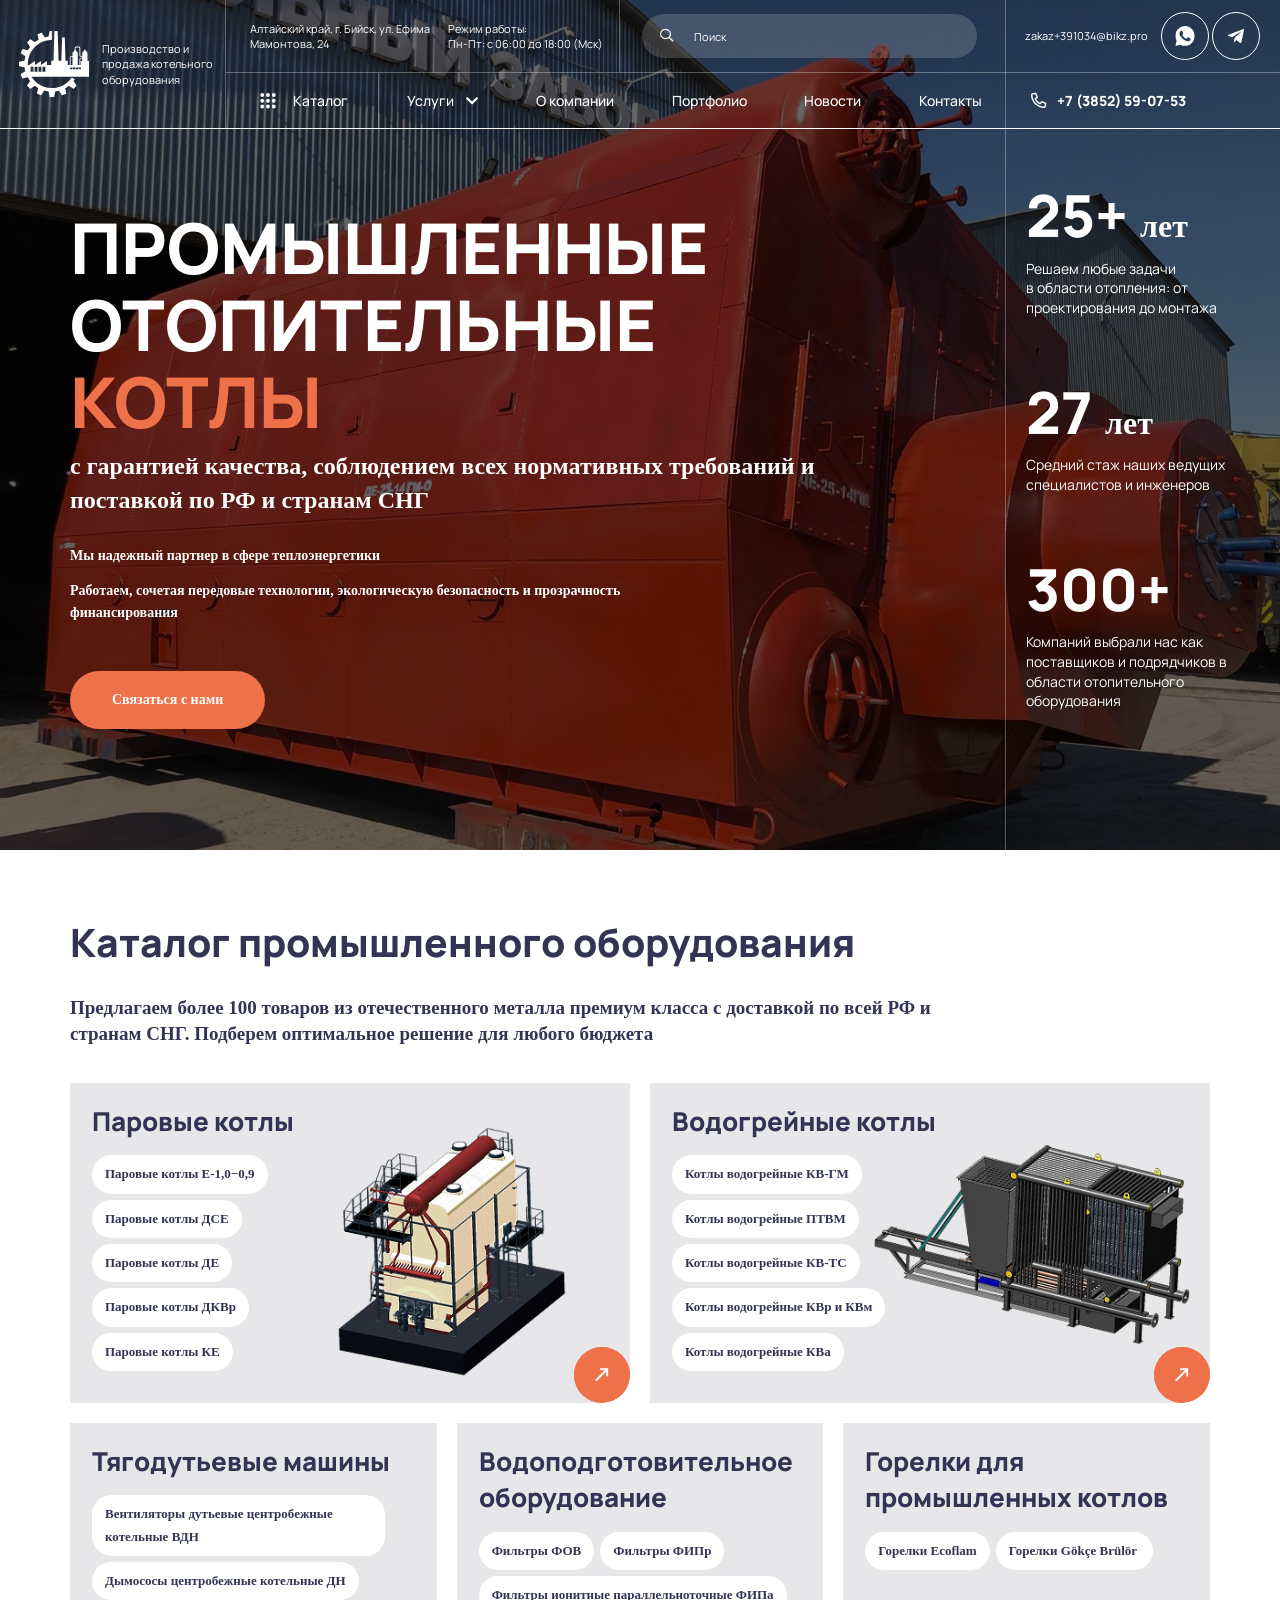
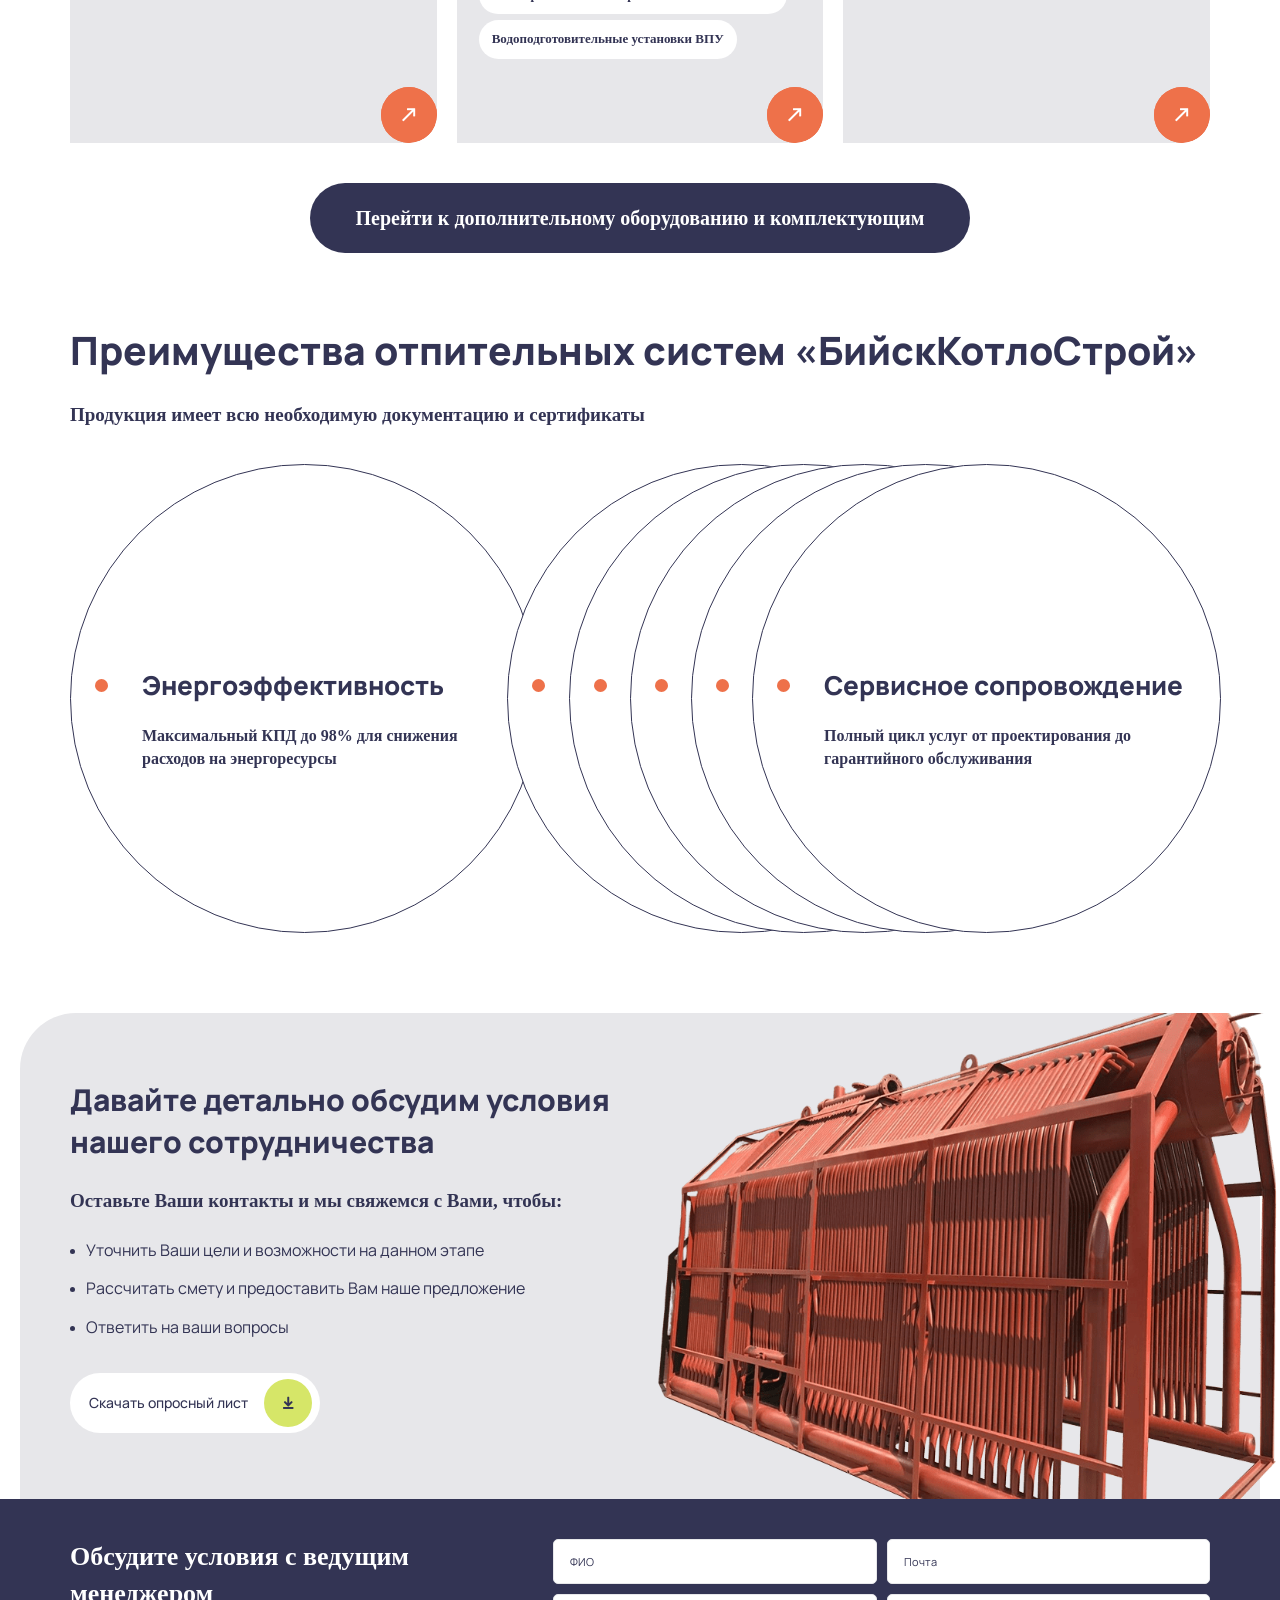
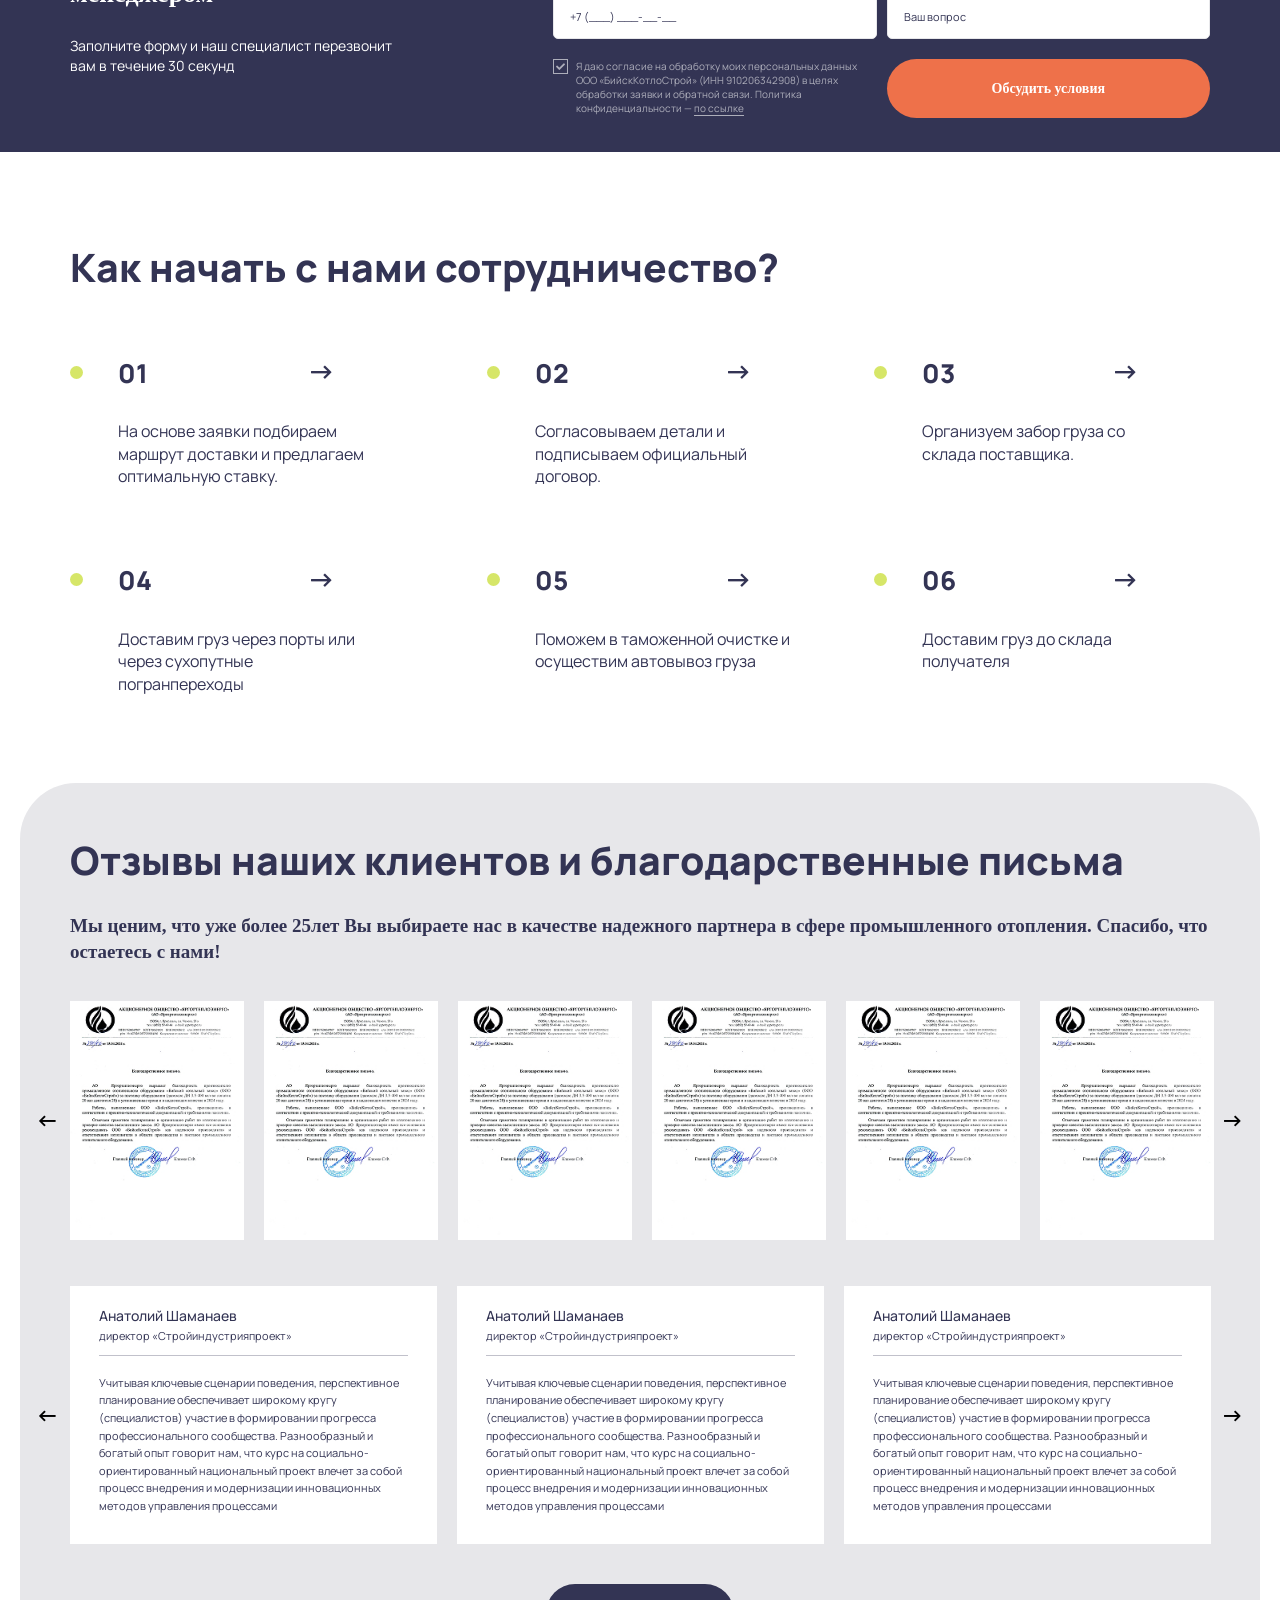
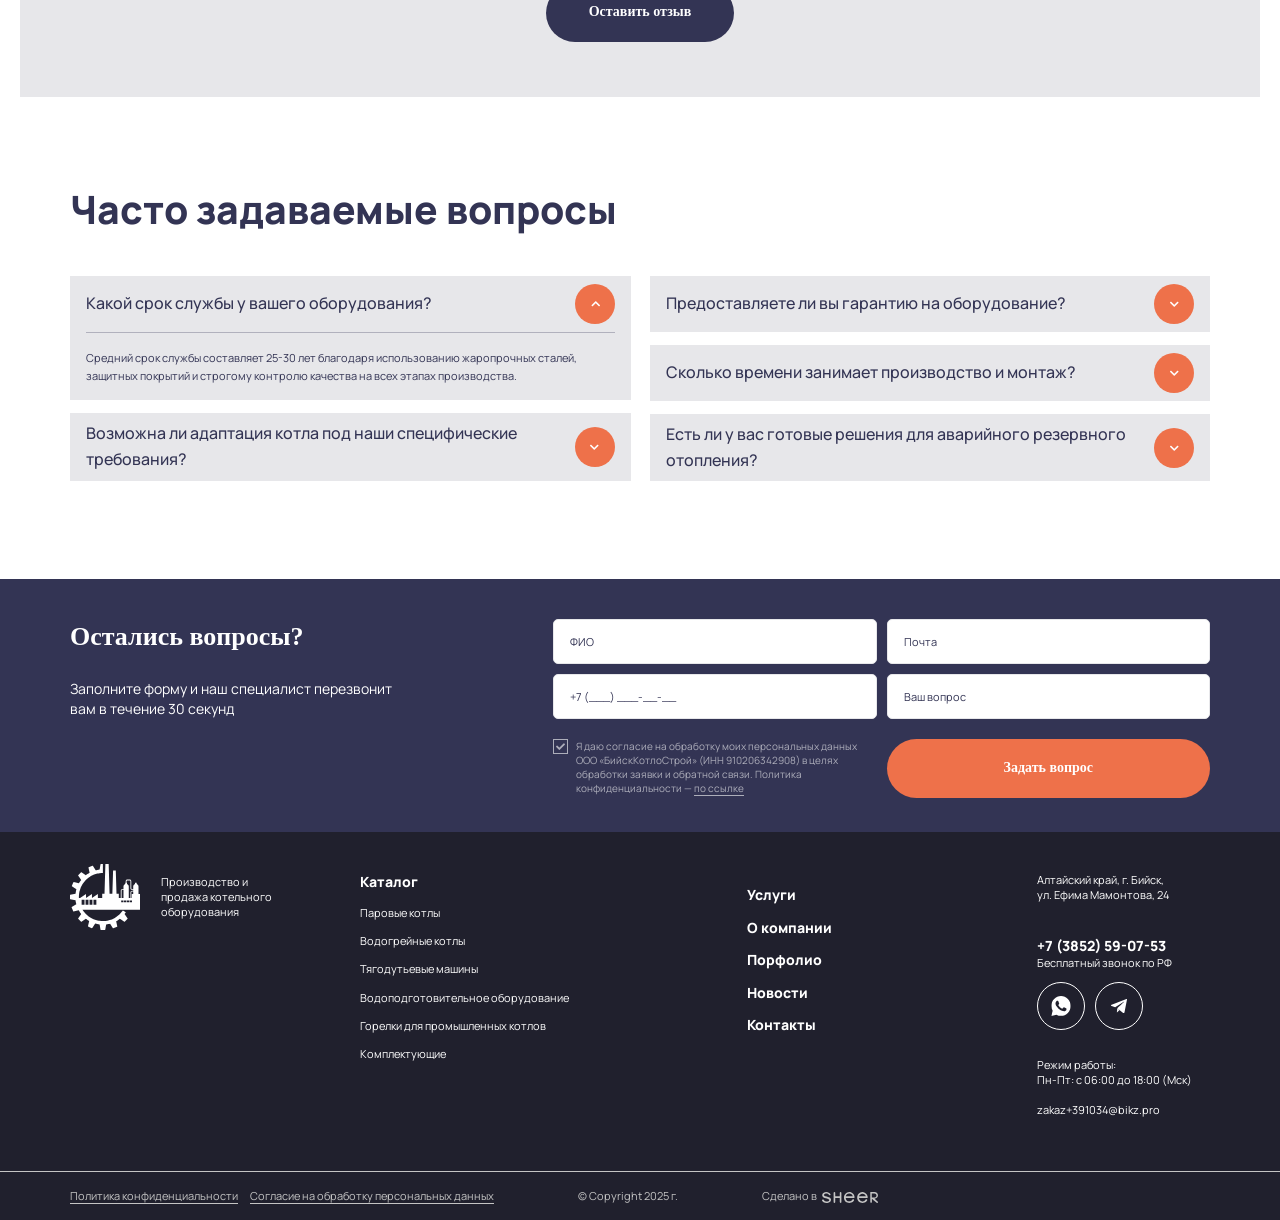
==== index.html @ 7523e98b "Add files via upload" ====
<!DOCTYPE html>
<!--[if lt IE 7]><html lang="ru" class="lt-ie9 lt-ie8 lt-ie7"><![endif]-->
<!--[if IE 7]><html lang="ru" class="lt-ie9 lt-ie8"><![endif]-->
<!--[if IE 8]><html lang="ru" class="lt-ie9"><![endif]-->
<!--[if gt IE 8]><!-->
<html lang="ru">
<!--<![endif]-->
<head>
	<meta charset="utf-8" />
	<title>Заголовок</title>
	<meta http-equiv="X-UA-Compatible" content="IE=edge" />
	<meta name="viewport" content="width=device-width, initial-scale=1, maximum-scale=1">
	<meta name="format-detection" content="telephone=no" />
	<link rel="shortcut icon" href="favicon.png" />
	<link rel="stylesheet" href="libs/bootstrap/bootstrap-grid.css" />
	<link rel="stylesheet" href="libs/fontawesome-free-5.12.0-web/css/all.min.css" />
	<link rel="stylesheet" href="libs/fancybox-master/dist/jquery.fancybox.min.css" />
	<link rel="stylesheet" href="libs/slick-1.5.9/slick/slick.css" />
	<link rel="stylesheet" href="css/fonts.css" />
	<link rel="stylesheet" href="css/main.css?ver=1.1" />
	<link rel="stylesheet" href="css/media.css?ver=1.1" />
</head>
<body>

	<div class="wrapper wrapper_frontpage">

		<header class="header default">
			<div class="header__wrapper">
				<div class="sandwich">
					<div class="sw-topper"></div>
					<div class="sw-bottom"></div>
					<div class="sw-footer"></div>
				</div>
				<div class="header__logo">
					<a href="#" class="logo">
						<img src="img/logo.svg" alt="alt">
					</a>
					<div class="logo-descr">Производство и продажа котельного оборудования</div>
				</div>
				<div class="header__content">
					<div class="header__top">
						<div class="header__info">
							<div class="header__location">Алтайский край, г. Бийск, ул. Ефима Мамонтова, 24</div>
							<div class="header__time">Режим работы: <br>Пн-Пт: с 06:00 до 18:00 (Мск)</div>
						</div>
						<div class="form-search">
							<form>
								<input type="text" placeholder="Поиск" required>
								<div class="icon-search"><i class="far fa-search"></i></div>
							</form>
						</div>
						<div class="header__contacts">
							<a href="#" class="header__mail">zakaz+391034@bikz.pro</a>
							<ul class="socials-list">
								<li><a href="#" target="_blank"><img src="img/wp.svg" alt="alt"></a></li>
								<li><a href="#" target="_blank"><img src="img/tg.svg" alt="alt"></a></li>
							</ul>
						</div>
					</div>
					<div class="header__bottom">
						<div class="catalog-wrap">
							<a href="#" class="btn-catalog">
								<span class="btn-catalog__icon"></span>
								<span>Каталог</span>
							</a>
							<div class="catalog-dropdown">
								<ul>
									<li class="catalog-dropdown__haschild">
										<div class="close-dropdown"></div>
										<a href="#">Паровые котлы</a>
										<ul>
											<li class="catalog-dropdown__haschild">
												<div class="close-dropdown"></div>
												<a href="#">Паровые котлы Е-1,0-0,9</a>
												<ul>
													<li><a href="#">Котел на жидком топливе</a></li>
													<li><a href="#">Котел на каменном и буром угле</a></li>
												</ul>
											</li>
											<li class="catalog-dropdown__haschild">
												<div class="close-dropdown"></div>
												<a href="#">Паровые котлы ДСЕ</a>
												<ul>
													<li><a href="#">Котел на жидком топливе</a></li>
													<li><a href="#">Котел на каменном и буром угле</a></li>
												</ul>
											</li>
											<li class="catalog-dropdown__haschild">
												<div class="close-dropdown"></div>
												<a href="#">Паровые котлы ДЕ</a>
												<ul>
													<li><a href="#">Котел на жидком топливе</a></li>
													<li><a href="#">Котел на каменном и буром угле</a></li>
												</ul>
											</li>
											<li class="catalog-dropdown__haschild">
												<div class="close-dropdown"></div>
												<a href="#">Паровые котлы ДКВр</a>
												<ul>
													<li><a href="#">Котел на жидком топливе</a></li>
													<li><a href="#">Котел на каменном и буром угле</a></li>
												</ul>
											</li>
											<li class="catalog-dropdown__haschild">
												<div class="close-dropdown"></div>
												<a href="#">Паровые котлы КЕ</a>
												<ul>
													<li><a href="#">Котел на жидком топливе</a></li>
													<li><a href="#">Котел на каменном и буром угле</a></li>
												</ul>
											</li>
										</ul>
									</li>
									<li class="catalog-dropdown__haschild">
										<div class="close-dropdown"></div>
										<a href="#">Водогрейные котлы</a>
										<ul>
											<li class="catalog-dropdown__haschild">
												<div class="close-dropdown"></div>
												<a href="#">Водогрейные котлы Е-1,0-0,9</a>
												<ul>
													<li><a href="#">Котел на жидком топливе</a></li>
													<li><a href="#">Котел на каменном и буром угле</a></li>
												</ul>
											</li>
											<li class="catalog-dropdown__haschild">
												<div class="close-dropdown"></div>
												<a href="#">Водогрейные котлы ДСЕ</a>
												<ul>
													<li><a href="#">Котел на жидком топливе</a></li>
													<li><a href="#">Котел на каменном и буром угле</a></li>
												</ul>
											</li>
										</ul>
									</li>
									<li class="catalog-dropdown__haschild">
										<div class="close-dropdown"></div>
										<a href="#">Тягодутьевые машины</a>
										<ul>
											<li class="catalog-dropdown__haschild">
												<div class="close-dropdown"></div>
												<a href="#">Тягодутьевые машины</a>
												<ul>
													<li><a href="#">Котел на жидком топливе</a></li>
													<li><a href="#">Котел на каменном и буром угле</a></li>
												</ul>
											</li>
											<li class="catalog-dropdown__haschild">
												<div class="close-dropdown"></div>
												<a href="#">Тягодутьевые машины</a>
												<ul>
													<li><a href="#">Котел на жидком топливе</a></li>
													<li><a href="#">Котел на каменном и буром угле</a></li>
												</ul>
											</li>
										</ul>
									</li>
									<li class="catalog-dropdown__haschild">
										<div class="close-dropdown"></div>
										<a href="#">Водоподготовительное оборудование</a>
										<ul>
											<li class="catalog-dropdown__haschild">
												<div class="close-dropdown"></div>
												<a href="#">Водоподготовительное оборудование</a>
												<ul>
													<li><a href="#">Котел на жидком топливе</a></li>
													<li><a href="#">Котел на каменном и буром угле</a></li>
												</ul>
											</li>
											<li class="catalog-dropdown__haschild">
												<div class="close-dropdown"></div>
												<a href="#">Водоподготовительное оборудование</a>
												<ul>
													<li><a href="#">Котел на жидком топливе</a></li>
													<li><a href="#">Котел на каменном и буром угле</a></li>
												</ul>
											</li>
										</ul>
									</li>
									<li class="catalog-dropdown__haschild">
										<div class="close-dropdown"></div>
										<a href="#">Горелки для промышленных котлов</a>
										<ul>
											<li class="catalog-dropdown__haschild">
												<div class="close-dropdown"></div>
												<a href="#">Горелки для промышленных котлов</a>
												<ul>
													<li><a href="#">Котел на жидком топливе</a></li>
													<li><a href="#">Котел на каменном и буром угле</a></li>
												</ul>
											</li>
											<li class="catalog-dropdown__haschild">
												<div class="close-dropdown"></div>
												<a href="#">Горелки для промышленных котлов</a>
												<ul>
													<li><a href="#">Котел на жидком топливе</a></li>
													<li><a href="#">Котел на каменном и буром угле</a></li>
												</ul>
											</li>
										</ul>
									</li>
									<li class="catalog-dropdown__haschild">
										<div class="close-dropdown"></div>
										<a href="#">Котельно-вспомогательное оборудование</a>
										<ul>
											<li class="catalog-dropdown__haschild">
												<div class="close-dropdown"></div>
												<a href="#">Котельно-вспомогательное оборудование</a>
												<ul>
													<li><a href="#">Котел на жидком топливе</a></li>
													<li><a href="#">Котел на каменном и буром угле</a></li>
												</ul>
											</li>
											<li class="catalog-dropdown__haschild">
												<div class="close-dropdown"></div>
												<a href="#">Котельно-вспомогательное оборудование</a>
												<ul>
													<li><a href="#">Котел на жидком топливе</a></li>
													<li><a href="#">Котел на каменном и буром угле</a></li>
												</ul>
											</li>
										</ul>
									</li>
								</ul>
							</div>
						</div>
						<nav class="menu">
							<ul>
								<li class="menu__haschild">
									<a href="#">Услуги</a>
									<i class="fas fa-chevron-down"></i>
									<ul>
										<li><a href="#">Проектирование</a></li>
										<li><a href="#">Монтажные работы</a></li>
										<li><a href="#">Обмуровочные работы</a></li>
										<li><a href="#">Монтаж и наладка КИПиА</a></li>
										<li><a href="#">Пусконаладочные работы</a></li>
									</ul>
								</li>
								<li><a href="#">О компании</a></li>
								<li><a href="#">Портфолио</a></li>
								<li><a href="#">Новости</a></li>
								<li><a href="#">Контакты</a></li>
							</ul>
						</nav>
						<div class="header__phone">
							<a href="tel:+73852590753"><i class="far fa-phone-alt"></i> +7 (3852) 59-07-53</a>
						</div>
					</div>
				</div>
				<a href="tel:+73852590753" class="phone-mob"><i class="far fa-phone-alt"></i></a>
			</div>
			<div class="menu-overlay"></div>
		</header>

		<section class="hero">
			<div class="slider-billbord">
				<div>
					<div class="billbord">
						<div class="container">
							<div class="billbord__content">
								<h1 class="billbord__title">Промышленные отопительные <span>котлы</span></h1>
								<div class="billbord__descr">с гарантией качества, соблюдением всех нормативных требований и поставкой по РФ и странам СНГ</div>
								<div class="billbord__text">
									<p>Мы надежный партнер в сфере теплоэнергетики</p>
									<p>Работаем, сочетая передовые технологии, экологическую безопасность и прозрачность финансирования</p>
								</div>
								<a href="#modal-callback" class="btn-main fancybox">Связаться с нами</a>
							</div>
						</div>
						<div class="billbord__image">
							<img src="img/billbord.jpg" alt="alt">
						</div>
					</div>
				</div>
				<div>
					<div class="billbord billbord_second">
						<div class="container">
							<div class="billbord__content">
								<h1 class="billbord__title">ПРОИЗВОДИМ. ПОСТАВЛЯЕМ. ОБСЛУЖИВАЕМ. <span>промышленное отопительное оборудование</span></h1>
								<div class="billbord__descr">
									<p>Полный цикл работ для вашего предприятия: от проекта до запуска</p>
									<p>Получите лучшее оборудование по цене завода с гарантией и сервисом</p>
								</div>
								<a href="#modal-callback" class="btn-main fancybox">Связаться с нами</a>
							</div>
						</div>
						<div class="billbord__image">
							<img src="img/billbord2.jpg" alt="alt">
						</div>
					</div>
				</div>
			</div>
			<div class="billbord__items">
				<div class="item-billbord">
					<div class="item-billbord__value"><strong>25+ </strong> лет</div>
					<p>Решаем любые задачи <br>в области отопления: от проектирования до монтажа</p>
				</div>
				<div class="item-billbord">
					<div class="item-billbord__value"><strong>27 </strong> лет</div>
					<p>Средний стаж наших ведущих специалистов и инженеров</p>
				</div>
				<div class="item-billbord">
					<div class="item-billbord__value"><strong>300+</strong></div>
					<p>Компаний выбрали нас как поставщиков и подрядчиков в области отопительного оборудования</p>
				</div>
			</div>
		</section>

		<section class="categories">
			<div class="container">
				<h2 class="title-section">Каталог промышленного оборудования</h2>
				<div class="descr-section">Предлагаем более 100 товаров из отечественного металла премиум класса с доставкой по всей РФ и странам СНГ. Подберем оптимальное решение для любого бюджета</div>
				<div class="row row_main">
					<div class="col-lg-6">
						<div class="item-category">
							<a href="#" class="title-middle">Паровые котлы</a>
							<ul>
								<li><a href="#">Паровые котлы Е-1,0−0,9</a></li>
								<li><a href="#">Паровые котлы ДСЕ</a></li>
								<li><a href="#">Паровые котлы ДЕ</a></li>
								<li><a href="#">Паровые котлы ДКВр</a></li>
								<li><a href="#">Паровые котлы КЕ</a></li>
							</ul>
							<div class="item-category__image">
								<img src="img/category1.png" alt="alt">
							</div>
							<a href="#" class="btn-arrow"><i class="far fa-long-arrow-right"></i></a>
						</div>
					</div>
					<div class="col-lg-6">
						<div class="item-category">
							<a href="#" class="title-middle">Водогрейные котлы</a>
							<ul>
								<li><a href="#">Котлы водогрейные КВ-ГМ</a></li>
								<li><a href="#">Котлы водогрейные ПТВМ</a></li>
								<li><a href="#">Котлы водогрейные КВ-ТС</a></li>
								<li><a href="#">Котлы водогрейные КВр и КВм</a></li>
								<li><a href="#">Котлы водогрейные КВа</a></li>
							</ul>
							<div class="item-category__image">
								<img src="img/category2.png" alt="alt">
							</div>
							<a href="#" class="btn-arrow"><i class="far fa-long-arrow-right"></i></a>
						</div>
					</div>
					<div class="col-lg-4">
						<div class="item-category">
							<a href="#" class="title-middle">Тягодутьевые машины</a>
							<ul>
								<li><a href="#">Вентиляторы дутьевые центробежные котельные ВДН</a></li>
								<li><a href="#">Дымососы центробежные котельные ДН</a></li>
							</ul>
							<a href="#" class="btn-arrow"><i class="far fa-long-arrow-right"></i></a>
						</div>
					</div>
					<div class="col-lg-4">
						<div class="item-category">
							<a href="#" class="title-middle">Водоподготовительное оборудование</a>
							<ul>
								<li><a href="#">Фильтры ФОВ</a></li>
								<li><a href="#">Фильтры ФИПр</a></li>
								<li><a href="#">Фильтры ионитные параллельноточные ФИПа</a></li>
								<li><a href="#">Водоподготовительные установки ВПУ</a></li>
							</ul>
							<a href="#" class="btn-arrow"><i class="far fa-long-arrow-right"></i></a>
						</div>
					</div>
					<div class="col-lg-4">
						<div class="item-category">
							<a href="#" class="title-middle">Горелки для промышленных котлов</a>
							<ul>
								<li><a href="#">Горелки Ecoflam</a></li>
								<li><a href="#">Горелки Gökçe Brülör </a></li>
							</ul>
							<a href="#" class="btn-arrow"><i class="far fa-long-arrow-right"></i></a>
						</div>
					</div>
				</div>
				<div class="categories__bottom">
					<a href="#" class="btn-main btn-main_page">Перейти к дополнительному оборудованию и комплектующим</a>
				</div>
			</div>
		</section>

		<section class="advantages">
			<div class="container">
				<h2 class="title-section">Преимущества отпительных систем «БийскКотлоСтрой»</h2>
				<div class="descr-section">Продукция имеет всю необходимую документацию и сертификаты</div>
				<div class="slider-advantages">
					<div>
						<div class="item-advantage">
							<div class="item-advantage__content">
								<div class="title-middle">Энергоэффективность</div>
								<p>Максимальный КПД до 98% для снижения расходов на энергоресурсы</p>
							</div>
						</div>
					</div>
					<div>
						<div class="item-advantage">
							<div class="item-advantage__content">
								<div class="title-middle">Соответствие стандартам</div>
								<p>Полная сертификация по ГОСТ и нормам промышленной безопасности</p>
							</div>
						</div>
					</div>
					<div>
						<div class="item-advantage">
							<div class="item-advantage__content">
								<div class="title-middle">Автоматизация</div>
								<p>Дистанционное управление и контроль параметров работы.</p>
							</div>
						</div>
					</div>
					<div>
						<div class="item-advantage">
							<div class="item-advantage__content">
								<div class="title-middle">Индивидуальные решения</div>
								<p>Адаптация оборудования под специфику вашего производства</p>
							</div>
						</div>
					</div>
					<div>
						<div class="item-advantage">
							<div class="item-advantage__content">
								<div class="title-middle">Надежность</div>
								<p>Бесперебойная работа 24/7 в тяжелых промышленных условиях</p>
							</div>
						</div>
					</div>
					<div>
						<div class="item-advantage">
							<div class="item-advantage__content">
								<div class="title-middle">Сервисное сопровождение</div>
								<p>Полный цикл услуг от проектирования до гарантийного обслуживания</p>
							</div>
						</div>
					</div>
				</div>
				<div class="advantages-accordion">
					<div class="item-advantage">
						<div class="item-advantage__content">
							<div class="title-middle">Энергоэффективность</div>
							<p>Максимальный КПД до 98% для снижения расходов на энергоресурсы</p>
						</div>
					</div>
					<div class="item-advantage">
						<div class="item-advantage__content">
							<div class="title-middle">Соответствие стандартам</div>
							<p>Полная сертификация по ГОСТ и нормам промышленной безопасности</p>
						</div>
					</div>
					<div class="item-advantage">
						<div class="item-advantage__content">
							<div class="title-middle">Автоматизация</div>
							<p>Дистанционное управление и контроль параметров работы.</p>
						</div>
					</div>
					<div class="item-advantage">
						<div class="item-advantage__content">
							<div class="title-middle">Индивидуальные решения</div>
							<p>Адаптация оборудования под специфику вашего производства</p>
						</div>
					</div>
					<div class="item-advantage">
						<div class="item-advantage__content">
							<div class="title-middle">Надежность</div>
							<p>Бесперебойная работа 24/7 в тяжелых промышленных условиях</p>
						</div>
					</div>
					<div class="item-advantage">
						<div class="item-advantage__content">
							<div class="title-middle">Сервисное сопровождение</div>
							<p>Полный цикл услуг от проектирования до гарантийного обслуживания</p>
						</div>
					</div>
				</div>
			</div>
		</section>

		<section class="consultation">
			<div class="container">
				<div class="row align-items-center">
					<div class="col-lg-6">
						<h2 class="title-section">Давайте детально обсудим условия нашего сотрудничества</h2>
						<div class="descr-section">Оставьте Ваши контакты и мы свяжемся с Вами, чтобы:</div>
						<ul>
							<li>Уточнить Ваши цели и возможности на данном этапе</li>
							<li>Рассчитать смету и предоставить Вам наше предложение</li>
							<li>Ответить на ваши вопросы</li>
						</ul>
						<div class="btn-wrap">
							<div class="btn-main btn-main_custom">
								<span>Скачать опросный лист</span>
								<span class="btn-main__icon"><i class="fas fa-arrow-to-bottom"></i></span>
							</div>
							<div class="btn-popup">
								<ul class="btn-popup__list">
									<li><a href="#">Опросный лист категория1</a></li>
									<li><a href="#">Опросный лист категория2</a></li>
									<li><a href="#">Опросный лист категория3</a></li>
									<li><a href="#">Опросный лист категория4</a></li>
								</ul>
							</div>
						</div>
					</div>
					<div class="col-lg-6">
						<div class="consultation__image">
							<img src="img/consultation.png" alt="alt">
						</div>
					</div>
				</div>
			</div>
		</section>

		<section class="consultation-form">
			<div class="container">
				<div class="row">
					<div class="col-lg-5">
						<h2 class="title-middle">Обсудите условия с ведущим менеджером</h2>
						<div class="text-page">Заполните форму и наш специалист перезвонит вам в течение 30 секунд</div>
					</div>
					<div class="col-lg-7">
						<form>
							<div class="row">
								<div class="col-md-6">
									<div class="item-form">
										<input type="text" placeholder="ФИО" required>
									</div>
								</div>
								<div class="col-md-6">
									<div class="item-form">
										<input type="email" placeholder="Почта" inputmode="email" required>
									</div>
								</div>
								<div class="col-md-6">
									<div class="item-form">
										<input type="tel" placeholder="+7 (___) ___-__-__" class="input-phone" inputmode="tel" required>
									</div>
								</div>
								<div class="col-md-6">
									<div class="item-form">
										<input type="text" placeholder="Ваш вопрос" required>
									</div>
								</div>
								<div class="col-md-6">
									<div class="checkbox">
										<label>
											<input type="checkbox" required checked />
											<span>Я даю согласие на обработку моих персональных данных ООО «БийскКотлоСтрой» (ИНН 910206342908) в целях обработки заявки и обратной связи. Политика конфиденциальности — <a href="#">по ссылке</a></span>
										</label>
									</div>
								</div>
								<div class="col-md-6">
									<input type="submit" value="Обсудить условия" class="btn-main">
								</div>
							</div>
						</form>
					</div>
				</div>
			</div>
		</section>

		<section class="steps">
			<div class="container">
				<h2 class="title-section">Как начать с нами сотрудничество?</h2>
				<div class="row row_steps">
					<div class="col-lg-4 col-6">
						<div class="item-step">
							<div class="title-middle">01 <i class="far fa-long-arrow-right"></i></div>
							<p>На основе заявки подбираем маршрут доставки и предлагаем оптимальную ставку.</p>
						</div>
					</div>
					<div class="col-lg-4 col-6">
						<div class="item-step">
							<div class="title-middle">02 <i class="far fa-long-arrow-right"></i></div>
							<p>Согласовываем детали и подписываем официальный договор.</p>
						</div>
					</div>
					<div class="col-lg-4 col-6">
						<div class="item-step">
							<div class="title-middle">03 <i class="far fa-long-arrow-right"></i></div>
							<p>Организуем забор груза со склада поставщика.</p>
						</div>
					</div>
					<div class="col-lg-4 col-6">
						<div class="item-step">
							<div class="title-middle">04 <i class="far fa-long-arrow-right"></i></div>
							<p>Доставим груз через порты или через сухопутные погранпереходы</p>
						</div>
					</div>
					<div class="col-lg-4 col-6">
						<div class="item-step">
							<div class="title-middle">05 <i class="far fa-long-arrow-right"></i></div>
							<p>Поможем в таможенной очистке и осуществим автовывоз груза</p>
						</div>
					</div>
					<div class="col-lg-4 col-6">
						<div class="item-step">
							<div class="title-middle">06 <i class="far fa-long-arrow-right"></i></div>
							<p>Доставим груз до склада получателя</p>
						</div>
					</div>
				</div>
			</div>
		</section>

		<section class="reviews">
			<div class="container">
				<h2 class="title-section">Отзывы наших клиентов и благодарственные письма</h2>
				<div class="descr-section">Мы ценим, что уже более 25лет Вы выбираете нас в качестве надежного партнера в сфере промышленного отопления. Спасибо, что остаетесь с нами!</div>
				<div class="slider-documents">
					<div>
						<a href="img/document1.jpg" class="item-document fancybox">
							<img src="img/document1.jpg" alt="alt">
						</a>
					</div>
					<div>
						<a href="img/document1.jpg" class="item-document fancybox">
							<img src="img/document1.jpg" alt="alt">
						</a>
					</div>
					<div>
						<a href="img/document1.jpg" class="item-document fancybox">
							<img src="img/document1.jpg" alt="alt">
						</a>
					</div>
					<div>
						<a href="img/document1.jpg" class="item-document fancybox">
							<img src="img/document1.jpg" alt="alt">
						</a>
					</div>
					<div>
						<a href="img/document1.jpg" class="item-document fancybox">
							<img src="img/document1.jpg" alt="alt">
						</a>
					</div>
					<div>
						<a href="img/document1.jpg" class="item-document fancybox">
							<img src="img/document1.jpg" alt="alt">
						</a>
					</div>
					<div>
						<a href="img/document1.jpg" class="item-document fancybox">
							<img src="img/document1.jpg" alt="alt">
						</a>
					</div>
					<div>
						<a href="img/document1.jpg" class="item-document fancybox">
							<img src="img/document1.jpg" alt="alt">
						</a>
					</div>
					<div>
						<a href="img/document1.jpg" class="item-document fancybox">
							<img src="img/document1.jpg" alt="alt">
						</a>
					</div>
				</div>
				<div class="slider-reviews">
					<div>
						<div class="item-review">
							<div class="item-review__head">
								<div class="item-review__name">Анатолий Шаманаев</div>
								<div class="item-review__descr">директор «Стройиндустрияпроект»</div>
							</div>
							<div class="item-review__text">
								<p>Учитывая ключевые сценарии поведения, перспективное планирование обеспечивает широкому кругу (специалистов) участие в формировании прогресса профессионального сообщества. Разнообразный и богатый опыт говорит нам, что курс на социально-ориентированный национальный проект влечет за собой процесс внедрения и модернизации инновационных методов управления процессами</p>
							</div>
						</div>
					</div>
					<div>
						<div class="item-review">
							<div class="item-review__head">
								<div class="item-review__name">Анатолий Шаманаев</div>
								<div class="item-review__descr">директор «Стройиндустрияпроект»</div>
							</div>
							<div class="item-review__text">
								<p>Учитывая ключевые сценарии поведения, перспективное планирование обеспечивает широкому кругу (специалистов) участие в формировании прогресса профессионального сообщества. Разнообразный и богатый опыт говорит нам, что курс на социально-ориентированный национальный проект влечет за собой процесс внедрения и модернизации инновационных методов управления процессами</p>
							</div>
						</div>
					</div>
					<div>
						<div class="item-review">
							<div class="item-review__head">
								<div class="item-review__name">Анатолий Шаманаев</div>
								<div class="item-review__descr">директор «Стройиндустрияпроект»</div>
							</div>
							<div class="item-review__text">
								<p>Учитывая ключевые сценарии поведения, перспективное планирование обеспечивает широкому кругу (специалистов) участие в формировании прогресса профессионального сообщества. Разнообразный и богатый опыт говорит нам, что курс на социально-ориентированный национальный проект влечет за собой процесс внедрения и модернизации инновационных методов управления процессами</p>
							</div>
						</div>
					</div>
					<div>
						<div class="item-review">
							<div class="item-review__head">
								<div class="item-review__name">Анатолий Шаманаев</div>
								<div class="item-review__descr">директор «Стройиндустрияпроект»</div>
							</div>
							<div class="item-review__text">
								<p>Учитывая ключевые сценарии поведения, перспективное планирование обеспечивает широкому кругу (специалистов) участие в формировании прогресса профессионального сообщества. Разнообразный и богатый опыт говорит нам, что курс на социально-ориентированный национальный проект влечет за собой процесс внедрения и модернизации инновационных методов управления процессами</p>
							</div>
						</div>
					</div>
					<div>
						<div class="item-review">
							<div class="item-review__head">
								<div class="item-review__name">Анатолий Шаманаев</div>
								<div class="item-review__descr">директор «Стройиндустрияпроект»</div>
							</div>
							<div class="item-review__text">
								<p>Учитывая ключевые сценарии поведения, перспективное планирование обеспечивает широкому кругу (специалистов) участие в формировании прогресса профессионального сообщества. Разнообразный и богатый опыт говорит нам, что курс на социально-ориентированный национальный проект влечет за собой процесс внедрения и модернизации инновационных методов управления процессами</p>
							</div>
						</div>
					</div>
				</div>
				<div class="reviews__bottom">
					<a href="#" class="btn-main btn-main_page">Оставить отзыв</a>
				</div>
			</div>
		</section>

		<section class="questions">
			<div class="container">
				<h2 class="title-section">Часто задаваемые вопросы</h2>
				<div class="questions__wrap">
					<div class="item-question active">
						<div class="item-question__head">Какой срок службы у вашего оборудования? <i class="fas fa-chevron-down"></i></div>
						<div class="item-question__content" style="display: block;">
							<p>Средний срок службы составляет 25-30 лет благодаря использованию жаропрочных сталей, защитных покрытий и строгому контролю качества на всех этапах производства.</p>
						</div>
					</div>
					<div class="item-question">
						<div class="item-question__head">Возможна ли адаптация котла под наши специфические требования? <i class="fas fa-chevron-down"></i></div>
						<div class="item-question__content">
							<p>Средний срок службы составляет 25-30 лет благодаря использованию жаропрочных сталей, защитных покрытий и строгому контролю качества на всех этапах производства.</p>
						</div>
					</div>
					<div class="item-question">
						<div class="item-question__head">Предоставляете ли вы гарантию на оборудование? <i class="fas fa-chevron-down"></i></div>
						<div class="item-question__content">
							<p>Средний срок службы составляет 25-30 лет благодаря использованию жаропрочных сталей, защитных покрытий и строгому контролю качества на всех этапах производства.</p>
						</div>
					</div>
					<div class="item-question">
						<div class="item-question__head">Сколько времени занимает производство и монтаж? <i class="fas fa-chevron-down"></i></div>
						<div class="item-question__content">
							<p>Средний срок службы составляет 25-30 лет благодаря использованию жаропрочных сталей, защитных покрытий и строгому контролю качества на всех этапах производства.</p>
						</div>
					</div>
					<div class="item-question">
						<div class="item-question__head">Есть ли у вас готовые решения для аварийного резервного отопления? <i class="fas fa-chevron-down"></i></div>
						<div class="item-question__content">
							<p>Средний срок службы составляет 25-30 лет благодаря использованию жаропрочных сталей, защитных покрытий и строгому контролю качества на всех этапах производства.</p>
						</div>
					</div>
				</div>
			</div>
		</section>

		<section class="consultation-form">
			<div class="container">
				<div class="row">
					<div class="col-lg-5">
						<h2 class="title-middle">Остались вопросы?</h2>
						<div class="text-page">Заполните форму и наш специалист перезвонит вам в течение 30 секунд</div>
					</div>
					<div class="col-lg-7">
						<form>
							<div class="row">
								<div class="col-md-6">
									<div class="item-form">
										<input type="text" placeholder="ФИО" required>
									</div>
								</div>
								<div class="col-md-6">
									<div class="item-form">
										<input type="email" placeholder="Почта" inputmode="email" required>
									</div>
								</div>
								<div class="col-md-6">
									<div class="item-form">
										<input type="tel" placeholder="+7 (___) ___-__-__" class="input-phone" inputmode="tel" required>
									</div>
								</div>
								<div class="col-md-6">
									<div class="item-form">
										<input type="text" placeholder="Ваш вопрос" required>
									</div>
								</div>
								<div class="col-md-6">
									<div class="checkbox">
										<label>
											<input type="checkbox" required checked />
											<span>Я даю согласие на обработку моих персональных данных ООО «БийскКотлоСтрой» (ИНН 910206342908) в целях обработки заявки и обратной связи. Политика конфиденциальности — <a href="#">по ссылке</a></span>
										</label>
									</div>
								</div>
								<div class="col-md-6">
									<input type="submit" value="Задать вопрос" class="btn-main">
								</div>
							</div>
						</form>
					</div>
				</div>
			</div>
		</section>

		<footer class="footer">
			<div class="container">
				<div class="row">
					<div class="col-lg-3">
						<div class="footer__logo">
							<a href="#" class="logo">
								<img src="img/logo2.svg" alt="alt">
							</a>
							<div class="logo-descr">Производство и продажа котельного оборудования</div>
						</div>
					</div>
					<div class="col-lg-4 col-6">
						<div class="footer__title">Каталог</div>
						<ul class="footer__nav">
							<li><a href="#">Паровые котлы</a></li>
							<li><a href="#">Водогрейные котлы</a></li>
							<li><a href="#">Тягодутьевые машины</a></li>
							<li><a href="#">Водоподготовительное оборудование</a></li>
							<li><a href="#">Горелки для промышленных котлов</a></li>
							<li><a href="#">Комплектующие</a></li>
						</ul>
					</div>
					<div class="col-lg-3 col-6">
						<ul class="footer__nav footer__nav_big">
							<li><a href="#">Услуги</a></li>
							<li><a href="#">О компании</a></li>
							<li><a href="#">Порфолио</a></li>
							<li><a href="#">Новости</a></li>
							<li><a href="#">Контакты</a></li>
						</ul>
					</div>
					<div class="col-lg-2">
						<div class="footer__location">Алтайский край, г. Бийск, <br>ул. Ефима Мамонтова, 24</div>
						<a href="tel:+73852590753" class="footer__phone">+7 (3852) 59-07-53</a>
						<p>Бесплатный звонок по РФ</p>
						<ul class="socials-list">
							<li><a href="#" target="_blank"><img src="img/wp.svg" alt="alt"></a></li>
							<li><a href="#" target="_blank"><img src="img/tg.svg" alt="alt"></a></li>
						</ul>
						<div class="footer__time">Режим работы: <br>Пн-Пт: с 06:00 до 18:00 (Мск)</div>
						<a href="mailto:zakaz+391034@bikz.pro" class="footer__email">zakaz+391034@bikz.pro</a>
					</div>
				</div>
			</div>
			<div class="footer__bottom">
				<div class="container">
					<div class="footer__wrapper">
						<div class="footer__links">
							<a href="#">Политика конфиденциальности</a>
							<a href="#">Согласие на обработку персональных данных</a>
						</div>
						<div class="copyright">© Copyright 2025 г.</div>
						<div class="create">Сделано в <a href="#" target="_blank"><img src="img/sheer.svg" alt="alt"></a></div>
					</div>
				</div>
			</div>
		</footer>
		
	</div>

	<div id="modal-callback" class="modal-block">
		<div class="modal-wrap">
			<h2 class="title-middle">Остались вопросы? <br>Мы свяжемся с вами</h2>
			<form>
				<div class="item-form">
					<input type="text" placeholder="ФИО" required>
				</div>
				<div class="item-form">
					<input type="tel" placeholder="+7 (___) ___-__-__" class="input-phone" inputmode="tel" required>
				</div>
				<input type="submit" value="Отправить" class="btn-main">
				<div class="checkbox">
					<label>
						<input type="checkbox" required checked />
						<span>Я даю согласие на обработку моих персональных данных ООО «БийскКотлоСтрой» (ИНН 910206342908) в целях обработки заявки и обратной связи. Политика конфиденциальности — <a href="#">по ссылке</a></span>
					</label>
				</div>
			</form>
		</div>
	</div>


	<script src="libs/jquery/jquery-3.6.0.min.js"></script>
	<script src="libs/fancybox-master/dist/jquery.fancybox.min.js"></script>
	<script src="libs/slick-1.5.9/slick/slick.min.js"></script>
	<script src="libs/mask/jquery.maskedinput.js"></script>
	<script src="libs/jQueryFormStyler-master/jquery.formstyler.min.js"></script>
	<script src="js/common.js?ver=1.1"></script>
	<!-- Yandex.Metrika counter --><!-- /Yandex.Metrika counter -->
	<!-- Google Analytics counter --><!-- /Google Analytics counter -->
</body>
</html>
---- css/fonts.css ----
@font-face {
    font-family: 'Manrope';
    src: local('Manrope  Thin'), local('Manrope--Thin'),
        url('../fonts/Manrope-Thin.woff2') format('woff2'),
        url('../fonts/Manrope-Thin.woff') format('woff'),
        url('../fonts/Manrope-Thin.ttf') format('truetype');
    font-weight: 100;
    font-style: normal;
  }
@font-face {
    font-family: 'Manrope';
    src: local('Manrope  Light'), local('Manrope--Light'),
        url('../fonts/Manrope-Light.woff2') format('woff2'),
        url('../fonts/Manrope-Light.woff') format('woff'),
        url('../fonts/Manrope-Light.ttf') format('truetype');
    font-weight: 300;
    font-style: normal;
  }
@font-face {
    font-family: 'Manrope';
    src: local('Manrope  Regular'), local('Manrope--Regular'),
        url('../fonts/Manrope-Regular.woff2') format('woff2'),
        url('../fonts/Manrope-Regular.woff') format('woff'),
        url('../fonts/Manrope-Regular.ttf') format('truetype');
    font-weight: 400;
    font-style: normal;
  }
  @font-face {
    font-family: 'Manrope';
    src: local('Manrope  Medium'), local('Manrope--Medium'),
        url('../fonts/Manrope-Medium.woff2') format('woff2'),
        url('../fonts/Manrope-Medium.woff') format('woff'),
        url('../fonts/Manrope-Medium.ttf') format('truetype');
    font-weight: 500;
    font-style: normal;
  }
  @font-face {
    font-family: 'Manrope';
    src: local('Manrope  Semi bold'), local('Manrope--Semi-bold'),
        url('../fonts/Manrope-Semibold.woff2') format('woff2'),
        url('../fonts/Manrope-Semibold.woff') format('woff'),
        url('../fonts/Manrope-Semibold.ttf') format('truetype');
    font-weight: 600;
    font-style: normal;
  }
  @font-face {
    font-family: 'Manrope';
    src: local('Manrope  Extra Bold'), local('Manrope--Extra-Bold'),
        url('../fonts/Manrope-ExtraBold.woff2') format('woff2'),
        url('../fonts/Manrope-ExtraBold.woff') format('woff'),
        url('../fonts/Manrope-ExtraBold.ttf') format('truetype');
    font-weight: 800;
    font-style: normal;
  }
---- css/main.css ----
*::-webkit-input-placeholder {
	color: #333454;
	opacity: 1;
}
*:-moz-placeholder {
	color: #333454;
	opacity: 1;
}
*::-moz-placeholder {
	color: #333454;
	opacity: 1;
}
*:-ms-input-placeholder {
	color: #333454;
	opacity: 1;
}

body {
	font-family: 'Manrope';
	font-size: 16px;
	line-height: 160%;
	color: #333454;
	overflow-x: hidden;
	margin: 0;
	background-color: #fff;
}
button {
	cursor: pointer;
}
button, input, optgroup, select, textarea {
	font-family: inherit;
}
input {
	-webkit-appearance: none;
	-moz-appearance: none;
	appearance: none;
}
button,
textarea,
input.text,
input[type="text"],
input[type="button"],
input[type="submit"] {
	-webkit-appearance: none;
}
*:link,
*:visited,
*:hover,
*:focus,
*:active {
	outline: 0;
	-webkit-tap-highlight-color: transparent;
}
a, button, input, img {
	transition: all 0.3s;
}
h1, h2, h3, h4, h5, h6 {
	padding: 0;
	margin: 0;
	font-weight: normal;
}
.wrapper {
	padding-top: 158px;
	overflow: hidden;
}
a {
	text-decoration: none;
	outline: none;
}
* {
	outline: none !important;
}
ul {
	padding: 0;
	margin: 0;
}
ul li {
	list-style-type: none;
	outline: none;
}
img {
	outline: none;
	display: block;
}
p {
	padding: 0;
	margin: 0;
}
form {
	margin: 0;
}
.wrapper.wrapper_frontpage {
	padding-top: 0;
}
.header {
	font-size: 14px;
	line-height: 140%;
	border-bottom: 1px solid #333454;
	position: fixed;
	top: 0;
	left: 0;
	width: 100%;
	z-index: 700;
	transition: all 0.3s;
}
.header__wrapper {
	display: flex;
}
.header__logo {
	gap: 26px;
	padding-left: 60px;
	padding-right: 29px;
	border-right: 1px solid rgba(51, 52, 84, 0.3);
	display: flex;
	align-items: center;
}
.logo img {
	width: 97px;
	height: auto;
}
.logo-descr {
	width: 150px;
}
.header__content {
	flex: 1;
}
.header__top {
	border-bottom: 1px solid rgba(51, 52, 84, 0.3);
	display: flex;
}
.header__info {
	padding-left: 34px;
	display: flex;
	align-items: center;
	flex: 1.1;
	border-right: 1px solid rgba(51, 52, 84, 0.3);
}
.header__location {
	max-width: 182px;
}
.header__time {
	margin: 0 auto;
}
.form-search {
	margin-left: 35px;
	margin-right: 58px;
	flex: 1;
	position: relative;
	align-self: center;
}
.icon-search {
	width: 50px;
	height: 100%;
	font-size: 120%;
	display: flex;
	align-items: center;
	justify-content: center;
	border: none;
	background: transparent;
	top: 0;
	left: 0;
	z-index: 2;
	position: absolute;
	pointer-events: none;
}
.form-search input {
	height: 44px;
	padding-left: 52px;
	padding-right: 14px;
	border-radius: 60px;
	font-size: inherit;
	width: 100%;
	background: rgba(51, 52, 84, 0.16);
	font-family: 'Manrope';
	color: #333454;
	border: none;
}
.header__mail {
	color: inherit;
}
.header__contacts {
	padding: 12px 0;
	padding-right: 52px;
	gap: 13px;
	display: flex;
	align-items: center;
}
.socials-list {
	gap: 3px;
	display: flex;
	align-items: center;
}
.socials-list a {
	width: 54px;
	height: 54px;
	border: 1px solid #333454;
	display: flex;
	align-items: center;
	justify-content: center;
	border-radius: 50%;
}
.socials-list img {
	max-width: 100%;
	max-height: 100%;
}
.header__bottom {
	font-size: 18px;
	line-height: 140%;
	font-weight: 500;
	display: flex;
	position: relative;
}
.catalog-dropdown {
	right: 363px;
	margin-top: 2px;
	top: 100%;
	left: 0;
	position: absolute;
	overflow: auto;
	  overflow: auto;     
  -ms-overflow-style: none; 
  scrollbar-width: none; 
  display: none;
}
.catalog-dropdown::-webkit-scrollbar {
  display: none; 
}
.catalog-dropdown > ul {
	width: 39%;
		height: 615px;
	padding: 15px 0; 
		background: #ee714a;	
}
.catalog-dropdown > ul > li > a {
	padding: 18px 34px;
		font-size: 28px;
			line-height: 140%;
	font-weight: 600;
	display: block;
	color: #fff;
}
.catalog-dropdown__haschild.active > ul {
	visibility: visible;
	opacity: 1;
}
.catalog-dropdown__haschild.active .close-dropdown {
	margin-left: 34px;
	visibility: visible;
	opacity: 1;
}
.catalog-dropdown ul ul {
	padding: 18px 37px;
	left: 39%;
	top: 0;
	width: 30.5%;
	height: 100%;
	visibility: hidden;
	opacity: 0;
	transition: all 0.3s;
	position: absolute;
	background: #fb825c;
}
.catalog-dropdown ul ul li {
	padding: 12px 0;
	font-size: 20px;
	line-height: 140%;
	font-weight: 600;
}
.catalog-dropdown ul ul ul li {
	font-size: 18px;
}
.catalog-dropdown ul ul li a {
	color: #fff;
	border-bottom: 1px transparent solid;
}
.catalog-dropdown ul ul ul {
	width: 100%;
	left: 100%;
	background: #ff8b67;
}
.close-dropdown {
	width: 24px;
	height: 24px;
	flex: none;
	background-image: url(../img/close.svg);
	background-repeat: no-repeat;
	background-position: center;
	background-size: 20px auto;
	cursor: pointer;
	transition: all 0.3s;
	visibility: hidden;
	opacity: 0;
}
.catalog-dropdown > ul > li {
	display: flex;
	align-items: center;
}
.btn-catalog {
	height: 78px;
	padding: 0 64px;
	gap: 20px;
	border-right: 1px solid rgba(51, 52, 84, 0.3);
	display: flex;
	align-items: center;
	justify-content: center;
	color: inherit;
}
.btn-catalog__icon {
	width: 24px;
	height: 24px;
	flex: none;
	position: relative;
}
.btn-catalog__icon::after,
.btn-catalog__icon::before {
	position: absolute;
	display: block;
	content: " ";
	top: 0;
	left: 0;
	width: 100%;
	height: 100%;
	transition: all 0.3s;
	background-image: url(../img/menu.svg);
	background-repeat: no-repeat;
	background-position: center;
	background-size: contain;
}
.btn-catalog__icon::after {
	background-image: url(../img/close_catalog.svg);
	opacity: 0;
}
.btn-catalog.active .btn-catalog__icon::before {
	opacity: 0;
}
.btn-catalog.active .btn-catalog__icon::after {
	opacity: 1;
}
.menu {
	flex: 1;
}
.menu>ul {
	padding: 0 80px;
	display: flex;
	justify-content: space-between;
}
.menu>ul>li>a {
	height: 78px;
	display: flex;
	align-items: center;
	justify-content: center;
	color: inherit;
}
.menu>ul>li {
	gap: 12px;
	display: flex;
	align-items: center;
	position: relative;
}
.menu li ul {
	padding: 20px;
	width: 300px;
	background: #ee714a;
	top: 100%;
	left: 0;
	position: absolute;
	visibility: hidden;
	opacity: 0;
	transition: all 0.3s;
}
.menu li:hover ul {
	visibility: visible;
	opacity: 1;
}
.menu li ul li {
	margin-bottom: 15px;
}
.menu li ul li a {
	color: #fff;
	border-bottom: 1px transparent solid;
}
.menu li ul li:last-child {
	margin-bottom: 0;
}
menu i {
	font-size: 90%;
	transition: all 0.3s;
}
.header__phone {
	width: 362px;
	padding-left: 2%;
	display: flex;
	align-items: center;
}
.header__phone a {
	font-size: 16px;
	gap: 13px;
	line-height: 140%;
	font-weight: 700;
	color: inherit;
	display: inline-flex;
	align-items: center;
}
.header__phone a i {
	font-size: 110%;
}
.wrapper_frontpage .header {
	color: #fff;
	border-color: #fff;
}
.footer .socials-list a,
.wrapper_frontpage .header .socials-list a {
	border-color: #fff;
}
.wrapper_frontpage .btn-catalog,
.wrapper_frontpage .header__info,
.wrapper_frontpage .header__logo,
.wrapper_frontpage .header__top {
	border-color: rgba(255, 255, 255, 0.3);
}
.footer .socials-list a img,
.wrapper_frontpage .header .socials-list a img,
.wrapper_frontpage .btn-catalog__icon,
.wrapper_frontpage .header .logo img {
	filter: brightness(0) invert(1);
}
.wrapper_frontpage .form-search input {
	background: rgba(255, 255, 255, 0.16);
	color: #fff;
}
.wrapper_frontpage .header .form-search *::-webkit-input-placeholder {
	color: #fff;
}
.wrapper_frontpage .header .form-search *:-moz-placeholder {
	color: #fff;
}
.wrapper_frontpage .header .form-search *::-moz-placeholder {
	color: #fff;
}
.wrapper_frontpage .header .form-search *:-ms-input-placeholder {
	color: #fff;
}

.hero {
	position: relative;
}
.billbord {
	padding-top: 209px;
	min-height: 1080px;
	font-size: 18px;
	line-height: 160%;
	font-weight: 600;
	color: #fff;
	background-repeat: no-repeat;
	background-position: center;
	background-size: cover;
	position: relative;
	z-index: 1;
}
.billbord__image {
	position: absolute;
	display: block;
	content: " ";
	top: 0;
	left: 0;
	width: 100%;
	height: 100%;
	z-index: -1;
}
.billbord__image img {
	width: 100%;
	height: 100%;
	object-fit: cover;
	font-family: 'object-fit: cover;';
	transition: all 2s;	
}
.billbord__image::after {
	position: absolute;
	display: block;
	content: " ";
	top: 0;
	left: 0;
	width: 100%;
	height: 100%;
	pointer-events: none;
	background: linear-gradient(0deg, rgba(0, 0, 0, 0.6), rgba(0, 0, 0, 0.6));
	mix-blend-mode: multiply;
}
.billbord__title {
	font-size: 96px;
	margin-bottom: 12px;
	line-height: 110%;
	text-transform: uppercase;
	font-weight: 800;
}
.billbord__title span {
	color: #ee714a;
}
.billbord__content {
	max-width: 910px;
	margin-left: -53px;
}
.billbord__descr {
	font-size: 32px;
	margin-bottom: 44px;
	line-height: 140%;
	font-weight: 600;
}
.billbord p {
	margin-bottom: 15px;
}
.btn-main {
	height: 66px;
	padding: 0 48px;
	font-size: 16px;
	line-height: 160%;
	color: #fff;
	border-radius: 60px;
	font-weight: 600;
	background: #ee714a;
	border: none;
	display: inline-flex;
	align-items: center;
	justify-content: center;
	text-align: center;
	font-family: 'Manrope';
	transition: all 0.3s;
	cursor: pointer;
}
.billbord .btn-main {
	margin-top: 35px;
}
.billbord__items {
	width: 362px;
	padding: 234px 40px;
	padding-bottom: 0;
	height: 100%;
	top: 0;
	right: 0;
	border-left: 1px solid rgba(255, 255, 255, 0.3);
	position: absolute;
	color: #fff;
}
.item-billbord {
	margin-bottom: 93px;
	line-height: 140%;
}
.item-billbord:last-child {
	margin-bottom: 0;
}
.item-billbord__value {
	font-size: 36px;
	margin-bottom: 13px;
	line-height: 140%;
	font-weight: 600;
}
.item-billbord__value strong {
	font-size: 64px;
	line-height: 110%;
	text-transform: uppercase;
	font-weight: 800;
}
.billbord .item-billbord p {
	margin: 0;
}
.billbord__text {
	max-width: 655px;
}
.billbord_second {
	padding-top: 272px;
}
.billbord_second .billbord__title {
	font-size: 48px;
	margin-bottom: 44px;
	line-height: 110%;
}
.billbord_second .billbord__title span {
	font-size: 64px;
}
.billbord_second .billbord__content {
	max-width: 1240px;
}
.billbord_second .billbord__descr {
	max-width: 725px;
}

.categories {
	padding-top: 65px;
}
.title-section {
	font-size: 48px;
	margin-bottom: 32px;
	line-height: 140%;
	font-weight: 700;
}
.descr-section {
	font-size: 24px;
	margin-bottom: 52px;
	line-height: 140%;
	font-weight: 600;
}
.categories .descr-section {
	max-width: 1060px;
}
.row>div {
	padding: 0 12px;
}
.row {
	margin: 0 -12px;
}
.row.row_main>div {
	margin-bottom: 24px;
}
.row.row_main {
	margin-bottom: -24px;
}
.item-category {
	padding: 29px 35px;
	min-height: 358px;
	height: 100%;
	position: relative;
	z-index: 1;
	border-radius: 0 0 28px 0;
	background: #e7e7ea;
	overflow: hidden;
}
.title-middle {
	font-size: 32px;
	line-height: 140%;
	font-weight: 700;
}
.item-category .title-middle {
	margin-bottom: 20px;
	display: block;
	color: inherit;
	position: relative;
	z-index: 1;
	transition: all 1.5s;
}
.item-category ul {
	max-width: 293px;
	gap: 6px;
	display: flex;
	flex-wrap: wrap;
	align-items: flex-start;
	justify-content: flex-start;
	position: relative;
	z-index: 2;
}
.item-category ul a {
	padding: 10px 16px;
	border-radius: 20px;
	background: #fff;
	display: block;
	color: inherit;
	font-weight: 600;
}
.btn-arrow {
	width: 56px;
	height: 56px;
	font-size: 20px;
	position: absolute;
	bottom: 0;
	right: 0;
	border-radius: 50%;
	display: flex;
	align-items: center;
	justify-content: center;
	background: #ee714a;
	color: #fff;
	transition: all 1s;
}
.btn-arrow::before {
	position: absolute;
	display: block;
	content: " ";
	top: 0;
	left: 0;
	width: 100%;
	height: 100%;
	z-index: -1;
	background: #ee714a;
	border-radius: 50%;
	transition: all 2s;
	transform-origin: 75% 50%;
}
.btn-arrow i {
	transform: rotate(-45deg);
	transition: all 1s;
}
.item-category__image {
	top: 29px;
	bottom: 29px;
	right: 32px;
	display: flex;
	align-items: center;
	justify-content: center;
	position: absolute;
	z-index: 1;
}
.item-category__image img {
	max-width: 100%;
	max-height: 100%;
}
.col-lg-4:nth-child(4) .item-category {
	padding-right: 15px;
}
.col-lg-4:nth-child(4) .item-category ul {
	max-width: 100%;
}
.categories__bottom {
	padding-top: 52px;
	text-align: center;
}
.categories__bottom .btn-main {
	height: 78px;
	font-size: 24px;
	padding: 0 54px;
}
.btn-main.btn-main_page {
	background: #333454;
}

.advantages {
	padding-top: 90px;
	padding-bottom: 112px;
}
.advantages-accordion {
	height: 586px;
	position: relative;
}
.item-advantage {
	width: 586px;
	height: 586px;
	font-size: 20px;
	padding: 0 30px;
	left: 0;
	border-radius: 50%;
	line-height: 140%;
	font-weight: 600;
	border: 1px solid #333454;
	background: #fff;
	display: flex;
	align-items: center;
	position: absolute;
	z-index: 2;
	transition: all 0.3s;
}
.item-advantage:last-child::after {
	position: absolute;
	display: block;
	content: " ";
	top: 0;
	left: 100%;
	width: 100%;
	height: 100%;
}
.item-advantage:nth-child(2) {
	left: 546px;
}
.item-advantage:nth-child(3) {
	left: 624px;
}
.item-advantage:nth-child(4) {
	left: 700px;
}
.item-advantage:nth-child(5) {
	left: 776px;
}
.item-advantage:nth-child(6) {
	left: 853px;
}
.advantages-accordion:has(.item-advantage:nth-child(2):hover) .item-advantage:nth-child(-n+2):not(:first-child),
.advantages-accordion:has(.item-advantage:nth-child(3):hover) .item-advantage:nth-child(-n+3):not(:first-child),
.advantages-accordion:has(.item-advantage:nth-child(4):hover) .item-advantage:nth-child(-n+4):not(:first-child),
.advantages-accordion:has(.item-advantage:nth-child(5):hover) .item-advantage:nth-child(-n+5):not(:first-child),
.advantages-accordion:has(.item-advantage:nth-child(6):hover) .item-advantage:nth-child(-n+6):not(:first-child) {
	transform: translateX(-480px);
}
.item-advantage__content {
	padding-left: 58px;
	margin-top: 50px;
	position: relative;
}
.item-advantage__content::before {
	position: absolute;
	display: block;
	content: " ";
	top: 14px;
	left: 0;
	width: 16px;
	height: 16px;
	border-radius: 50%;
	background: #ee714a;
}
.item-advantage .title-middle {
	margin-bottom: 32px;
}

.consultation {
	margin: 0 60px;
	border-radius: 70px 70px 0 0;
	background: #e7e7ea;
}
.consultation .title-section {
	font-size: 40px;
}
.consultation .descr-section {
	margin-bottom: 30px;
}
.consultation ul {
	font-size: 20px;
	padding-left: 20px;
	line-height: 140%;
}
.consultation ul li {
	margin-bottom: 20px;
	position: relative;
	list-style-type: disc;
}
.consultation ul li:last-child {
	margin-bottom: 0;
}
li::marker {
	font-size: 0.8em;
}
.btn-main__icon {
	width: 60px;
	height: 60px;
	background: #d6e668;
	display: flex;
	align-items: center;
	justify-content: center;
	border-radius: 50%;
}
.btn-main.btn-main_custom {
	height: 76px;
	gap: 20px;
	font-size: 18px;
	padding-left: 24px;
	padding-right: 10px;
	background: #fff;
	color: #333454;
	font-weight: 500;
}
.btn-wrap .btn-main.btn-main_custom {
	background: #fff;
	color: #333454;
}
.consultation .btn-main {
	margin-top: 60px;
}

.consultation-form {
	padding-top: 50px;
	padding-bottom: 43px;
	background: #333454;
	color: #fff;
}
.consultation-form .title-middle {
	margin-bottom: 30px;
	font-weight: 600;
}
.item-form {
	margin-bottom: 12px;
}
.item-form textarea,
.file-upload label,
.item-form input {
	height: 56px;
	padding: 0 20px;
	font-size: 14px;
	width: 100%;
	border: 1px solid #e7e7ea;
	border-radius: 6px;
	background: #fff;
	font-family: 'Manrope';
}
.consultation-form form .btn-main {
	height: 74px;
	margin-top: 12px;
	width: 100%;
	padding: 0 10px;
}
.checkbox {
	font-size: 12px;
	margin-top: 12px;
	color: rgba(255, 255, 255, 0.6);
	line-height: normal;
}
.checkbox a {
	color: rgba(255, 255, 255, 0.6);
	border-bottom: 1px rgba(255, 255, 255, 0.6) solid;
}
.checkbox label {
	gap: 10px;
	position: relative;
	display: flex;
	align-items: flex-start;
	cursor: pointer;
}
.checkbox label input {
	width: 19px;
	height: 19px;
	border: none;
	margin: 0;
	-webkit-appearance: none;
	-moz-appearance: none;
	appearance: none;
	border: 1px solid rgba(255, 255, 255, 0.6);
	position: relative;
	flex: none;
	cursor: pointer;
}
.checkbox label input::before {
	position: absolute;
	top: 0px;
	left: 0px;
	width: 100%;
	height: 100%;
	content: "\f00c";
	display: -webkit-flex;
	display: -moz-flex;
	display: -ms-flex;
	display: -o-flex;
	display: flex;
	align-items: center;
	justify-content: center;
	-moz-osx-font-smoothing: grayscale;
	-webkit-font-smoothing: antialiased;
	font-style: normal;
	font-variant: normal;
	text-rendering: auto;
	line-height: 1;
	font-family: "Font Awesome 5 Pro";
	font-weight: 700;
	background-image: none;
	color: rgba(255, 255, 255, 0.6);
	font-size: 11px;
	opacity: 0;
	transition: .2s;
}
.checkbox input:checked:before {
	opacity: 1;
}
.consultation-form .row .row > div {
	padding: 0 6px;
}
.consultation-form .row .row {
	margin: 0 -6px;
}
.text-page {
	font-size: 18px;
	line-height: 140%;
}
.consultation-form .text-page {
	max-width: 440px;
}

.steps {
	padding: 111px 0;
}
.steps .title-section {
	margin-bottom: 75px;
}
.item-step {
	max-width: 384px;
	padding-left: 60px;
	font-size: 20px;
	line-height: 140%;
	position: relative;
	margin: 0 auto;
}
.item-step .title-middle {
	margin-bottom: 36px;
	padding-right: 55px;
	display: flex;
	align-items: center;
	justify-content: space-between;
}
.item-step .title-middle i {
	font-size: 90%;
}
.item-step::before {
	position: absolute;
	display: block;
	content: " ";
	top: 14px;
	left: 0;
	width: 16px;
	height: 16px;
	border-radius: 50%;
	background: #d6e668;
}
.row_steps > div:nth-child(3n+1) .item-step {
	margin: 0;
}
.row.row_steps > div {
	margin-bottom: 94px;
}
.row.row_steps {
	margin-bottom: -94px;
}

.reviews {
	padding-top: 63px;
	padding-bottom: 69px;
	margin: 0 60px;
	border-radius: 70px 70px 0 0;
	background: #e7e7ea;
}
.slider-images:not(.slick-initialized) > *:not(:first-child),
.slider-card:not(.slick-initialized) > *:not(:first-child),
.slider-billbord:not(.slick-initialized) > *:not(:first-child),
.slider-advantages:not(.slick-initialized) > *:not(:first-child),
.slider-reviews:not(.slick-initialized) > *:not(:first-child),
.slider-documents:not(.slick-initialized) > *:not(:first-child) {
	display: none;
}
.slider-images .slick-track,
.slider-card .slick-track,
.slider-billbord .slick-track,
.slider-reviews .slick-track,
.slider-documents .slick-track {
	display: flex !important;
}
.slider-images .slick-slide,
.slider-card .slick-slide,
.slider-billbord .slick-slide,
.slider-reviews .slick-slide,
.slider-documents .slick-slide {
	padding: 0 12px;
	height: inherit !important;
}
.slider-reviews .slick-list,
.slider-documents .slick-list {
	margin: 0 -12px;
}
.slider-images .slick-slide,
.slider-card .slick-slide,
.slider-billbord .slick-slide {
	padding: 0;
}
.item-document {
	height: 300px;
	display: block;
}
.item-document img {
	width: 100%;
	height: 100%;
	object-fit: cover;
	font-family: 'object-fit: cover;';
	transition: all 2s;
}
.slick-arrow {
	width: 34px;
	height: 34px;
	font-size: 24px;
	color: #000;
	top: 50%;
	position: absolute;
	transition: all 0.3s;
	cursor: pointer;
	-webkit-transform: translate(0, -50%);
	-ms-transform: translate(0, -50%);
	transform: translate(0, -50%);
	z-index: 2;
	display: flex;
	align-items: center;
	justify-content: center;
}
.slick-prev {
	left: -45px;
}
.slick-next {
	right: -45px;
}
.item-review {
	font-size: 14px;
		padding: 24px 36px;
	padding-bottom: 37px;
	line-height: 160%;
	background: #fff;
	min-height: 100%;
}
.item-review__head {
	padding-bottom: 12px;
	margin-bottom: 23px;
	border-bottom: 1px solid rgba(51, 52, 84, 0.3);
}
.item-review__name {
	font-size: 18px;
	font-weight: 500;
	line-height: 160%;
}
.reviews .slider-reviews {
	margin-top: 58px;
}
.reviews__bottom {
	padding-top: 50px;
	text-align: center;
}
.reviews__bottom .btn-main {
	padding: 0 54px;
}

.questions {
	padding: 107px 0;
}
.questions .title-section {
	margin-bottom: 50px;
}
.item-question {
	padding: 0 20px;
	margin-bottom: 16px;
	background: #e7e7ea;
	break-inside: avoid;
}
.item-question__head {
	font-size: 20px;
	padding: 10px 0;
	gap: 15px;
	line-height: 160%;
	font-weight: 500;
	cursor: pointer;
	display: flex;
	align-items: center;
	justify-content: space-between;
}
.item-question__head i {
	width: 50px;
	height: 50px;
	font-size: 12px;
	background: #ee714a;
	flex: none;
	color: #fff;
	transition: all 0.3s;
	border-radius: 50%;
	display: flex;
	align-items: center;
	justify-content: center;
	transition: all 0.3s;
}
.item-question.active .item-question__head i {
	transform: rotate(180deg);
}
.item-question__content {
	padding: 20px 0;
	font-size: 14px;
	line-height: 160%;
	border-top: 1px solid rgba(51, 52, 84, 0.3);
	display: none;
}
.questions__wrap {
	column-gap: 24px;
	columns: 2;
}

.footer {
	font-size: 14px;
	padding-top: 50px;
	line-height: 140%;
	color: #fff;
	background: #20202d;
}
.footer__nav li {
	margin-top: 16px;
}
.footer__nav li a {
	color: #fff;
}
.footer__phone,
.footer__nav_big,
.footer__title {
	font-size: 18px;
	margin-bottom: 16px;
	line-height: 140%;
	font-weight: 700;
}
.footer__phone,
.footer__nav_big {
	margin: 0;
}
.footer__email,
.footer__phone {
	color: #fff;
}
.footer .socials-list {
	margin-top: 14px;
	margin-bottom: 34px;
	gap: 13px;
}
.footer__time {
	margin-bottom: 19px;
}
.footer__location {
	margin-bottom: 41px;
}
.footer__logo {
	gap: 26px;
	margin-top: -10px;
	display: flex;
	align-items: center;
}
.footer__bottom {
	padding: 20px 0;
	margin-top: 67px;
	color: #c4c4c4;
	border-top: 1px solid #c4c4c4;
}
.footer__wrapper {
	gap: 105px;
	display: flex;
	align-items: center;
}
.footer__links a {
	color: #c4c4c4;
	border-bottom: 1px #c4c4c4 solid;
}
.footer__links {
	gap: 15px;
	display: flex;
	align-items: center;
}
.create img {
	display: inline-block;
	margin-left: 4px;
	vertical-align: middle;
}
.slick-dots {
	gap: 7px;
	bottom: 0;
	left: 0;
	width: 100%;
	display: flex;
	align-items: center;
	justify-content: center;
	position: absolute;
}
.slick-dots li {
	width: 8px;
	height: 8px;
	margin: 0;
	transition: all 0.3s;
}
.slick-dots li button {
	width: 8px;
	height: 8px;
	background: #333454;
	border-radius: 50%;
	padding: 0;
	border: none;
	transition: all 0.3s;
	opacity: 1;
	display: block;
	font-size: 0;
	color: transparent;
}
.slick-dots li.slick-active button {
	background: #ee714a;
}
.slick-dots li button::before {
	display: none;
}
.header.fixed .socials-list a img, 
.header.fixed .btn-catalog__icon {
	filter: none;
}
.header.fixed .catalog-dropdown {
	margin-top: 0;
}
.header.fixed .btn-catalog {
        border-color: rgba(0, 0, 0, 0.3);
}
.header.fixed {
	top: -78px;
	color: #333454;
        border-color: rgba(0, 0, 0, 0.3);
	background: #fff;
}
.header.fixed .header__logo {
	opacity: 0;
	visibility: hidden;
}
.modal-block {
	display: none;
	padding: 0;
	background: transparent;
}
.modal-wrap {
	padding: 40px;
	width: 460px;
	max-width: 100%;
	margin: 0 auto;
    background: #333454;
    color: #fff;
}
.fancybox-slide--html .fancybox-close-small {
	color: #fff;
}
.modal-wrap .title-middle {
	margin-bottom: 20px;
	text-align: center;
}
.modal-wrap .btn-main {
	width: 100%;
	margin-top: 15px;
	padding: 0 10px;
}
.modal-wrap .checkbox {
	margin-top: 18px;
}

.page-contacts {
	padding-top: 48px;
}
.page-contacts .title-section {
	margin-bottom: 40px;
}
#map {
	height: 410px;
	margin: 0 60px;
	margin-top: 70px;
	background: #ddd;
}
.item-contact__title {
	margin-bottom: 20px;
	line-height: 130%;
	font-weight: 600;
}
.item-contact__title,
.item-contact__value {
	font-size: 20px;
	display: block;
	line-height: 160%;
}
.spacer {
	height: 10px;
}
.item-contact a {
	color: #333454;
}
.item-contact__value {
	font-weight: 500;
}
.socials-main {
	gap: 10px;
	display: flex;
	align-items: center;
}
.socials-main img {
	width: 50px;
	height: auto;
}
.item-contact .socials-main {
	margin-top: 21px;
}
.btn-wrap {
	position: relative;
}
.btn-wrap:hover .btn-popup {
		transform: translateY(0px);
	visibility: visible;
	opacity: 1;
}
.btn-popup {
	width: 396px;
	padding: 20px 29px;
	margin-top: 14px;
	border-radius: 12px;
	box-shadow: 0 4px 4px 0 rgba(0, 0, 0, 0.1);
	background: #fff;
	top: 100%;
	position: absolute;
	z-index: 10;
		color: #333454;
	visibility: hidden;
	opacity: 0;
	transform: translateY(-14px);
	transition: all 0.3s;
}
.btn-popup::before {
	position: absolute;
	display: block;
	content: " ";
	bottom: 100%;
	left: 0;
	width: 100%;
	height: 14px;
}
.btn-popup ul.btn-popup__list {
	padding: 0;
}
.btn-popup .btn-popup__list li {
	margin: 0;
	list-style-type: none;
}
.btn-popup__list li a {
	padding: 16px 20px;
	font-size: 14px;
	line-height: 140%;
	color: inherit;
	display: block;
	color: #333454;
	border-bottom: 1px solid #e7e7ea;
}
.item-contact .btn-main.btn-main_custom {
	height: 60px;
border: 1px solid #8d99af;
}
.item-contact .btn-main__icon {
	width: 48px;
	height: 48px;
}
.item-contact .btn-wrap {
	margin-top: 32px;
}
.btn-popup__title {
	margin-bottom: 14px;
	font-weight: 600;
	line-height: 130%;
}
.btn-popup__title,
.btn-popup__subtitle {
	font-size: 20px;
}
.btn-popup__subtitle {
	font-weight: 500;
}
.item-contact .btn-popup {
	width: 500px;
}
.consultation-form_page {
	margin: 0 60px;
	margin-bottom: 112px;
}
.consultation-form_page .title-middle {
	margin-right: 25px;
}
.file-upload input {
	width: 0 !important;
	height: 0 !important;
	padding: 0 !important;
	opacity: 0 !important;
	position: absolute;
	top: 0;
	left: 0;
}
.file-upload label {
	gap: 17px;
	background: rgba(255, 255, 255, 0.5);
	color: #333454;
	border-radius: 6px;
	border: none;
	display: flex;
	align-items: center;
	justify-content: center;
	cursor: pointer;
	transition: all 0.3s;
	position: relative;
}
.file-upload label:hover {
	background: rgba(255, 255, 255, 0.7);
}
.file-upload label i {
	font-size: 22px;
}
.file-upload {
	position: relative;
}
.name-upload {
	position: absolute;
	top: 100%;
	left: 0;
	margin-top: 2px;
	font-size: 12px;
	line-height: 15px;
}
.consultation-form form .file-upload {
	margin-top: 12px;
}
.consultation-form_page .checkbox {
	margin-top: 35px;
}

.page-categories {
	padding-top: 45px;
	padding-bottom: 60px;
}
.section-info {
	padding-bottom: 75px;
	font-weight: 600;
}
.section-info p {
	margin-bottom: 15px;
}
.section-info .title-section {
	font-size: 42px;
	margin-bottom: 40px;
}
.text-columns {
	columns: 2;
	gap: 27px;
}
.text-columns p {
	break-inside: avoid;
}
.item-category__picture {
	position: absolute;
	top: 0;
	left: 0;
	width: 100%;
	height: 100%;
	z-index: -1;
	overflow: hidden;
}
.item-category__picture img {
	width: 100%;
	height: 100%;
	object-fit: cover;
	font-family: 'object-fit: cover;';
	transition: all 2s;	
}
.item-category:hover .item-category__picture img {
	transform: scale(1.05);
}
.item-category__picture::after {
	position: absolute;
	display: block;
	content: " ";
	top: 0;
	left: 0;
	width: 100%;
	height: 100%;
	background: rgba(0, 0, 0, 0.5);
	mix-blend-mode: multiply;
}
.item-category.item-category_additional {
	display: block;
	color: #fff;
}
.item-category.item-category_additional .btn-arrow::before {
	display: none;
}
.section-info_additional .title-section {
	margin-bottom: 20px;
}
.section-info img {
	max-width: 100%;
	height: auto;
}

.breadcrumbs {
  padding-top: 21px;
  padding-bottom: 15px;
font-size: 14px;
line-height: 160%;
font-weight: 600;
  display: flex;
  align-items: center;
  flex-wrap: wrap;
}
.breadcrumbs a {
  color: #333454;
  border-bottom: 1px solid transparent;
}
.breadcrumbs li::after {
  content: "|";
  margin: 0 10px;
}
.breadcrumbs li:last-child::after {
  display: none;
}
.page-card {
	padding-bottom: 89px;
}
.page-card .title-section {
	margin-bottom: 30px;
}
.tabs {
	margin-bottom: 35px;
	gap: 17px;
	display: flex;
	align-items: center;
	flex-wrap: wrap;
}
.tabs a {
	height: 73px;
	padding: 0 36px;
	font-size: 18px;
	border-radius: 60px;
	font-weight: 500;
	color: #333454;
	text-align: center;
	display: flex;
	align-items: center;
	justify-content: center;
	border: 1px solid #8d99af;
}
.tabs .active a {
	background: #333454;
	color: #fff;
}
.tab-pane {
	display: none;
}
.tab-pane:first-child {
	display: block;
}
.image-card {
	padding-top: 56%;
	position: relative;
	display: block;
}
.image-card img {
	width: 100%;
	height: 100%;
	object-fit: cover;
	font-family: 'object-fit: cover;';
	transition: all 2s;	
	top: 0;
	left: 0;
	position: absolute;
}
.slider-card {
	padding-bottom: 40px;
}
.slider-card .slick-arrow {
	bottom: 0;
	top: auto;
	transform: none;
}
.slider-card .slick-prev {
	left: 0;
}
.slider-card .slick-next {
	right: 0;
}
.slider-card .slick-dots {
	bottom: 8px;
}
.card-content {
	padding-bottom: 40px;
	display: flex;
	flex-direction: column;
	align-items: flex-start;
	height: 100%;
	font-weight: 600;
}
.card-buttons {
	gap: 11px;
	margin-top: auto;
	display: flex;
	align-items: center;
}
.card-buttons .btn-main {
	height: 73px;
	font-size: 18px;
}
.btn-main.btn-main_primary {
	background: #d6e668;
	color: #333454;
}
.card-about ul,
.page-card p {
	margin-bottom: 15px;
}
.page-card strong {
	font-weight: 600;
}
.card-about ul li {
	list-style-type: disc;
}
.card-about ul {
	padding-left: 20px;
}
.card-about {
	padding-top: 35px;
}
.card-about .title-middle {
	margin: 30px 0;
}
.table-main table {
	width: 100%;
	border-spacing: 0;
}
.table-main td {
	padding: 12px 0;
	padding-right: 30px;
	max-width: 400px;
	border-bottom: 1px solid rgba(51, 52, 84, 0.3);
}
.table-main th {
	padding: 14px 0;
	padding-right: 20px;
	font-weight: 600;
	text-align: left;
}
.table-main tr:first-child th {
	font-size: 20px;
	padding-top: 9px;
	line-height: 140%;
	font-weight: 700;
	background: rgba(51, 52, 84, 0.2);
	border: none;
}
.page-card .table-main {
	margin-bottom: 40px;
}
.fancybox-infobar {
	display: none !important;
}
.slider-images {
	border: 1px solid #d9d9d9;
}
.slider-images .slick-track {
	align-items: center;
}
.slider-images .slick-prev {
	left: 0;
}
.slider-images .slick-next {
	right: 0;
}
.slider-images__item {
	display: block;
}
.slider-images__item img {
	max-width: 100%;
	max-height: 100%;
}
---- css/media.css ----
/*==========  Desktop First Method  ==========*/
@media only screen and (max-width : 1800px) {
    .catalog-dropdown>ul>li>a {
        padding: 15px 22px;
        font-size: 24px;
    }
    .catalog-dropdown__haschild.active .close-dropdown {
        margin-left: 20px;
    }
}
@media only screen and (max-width : 1660px) {
    .menu>ul {
        padding: 0 44px;
    }
    .btn-catalog {
        padding: 0 44px;
    }
    .reviews,
    .consultation {
        margin: 0 40px;
    }
}
@media only screen and (max-width : 1630px) {
    body {
        font-size: 14px;
    }
    .header__logo {
        gap: 16px;
        padding-left: 30px;
        padding-right: 16px;
    }
    .logo img {
        width: 84px;
    }
    .header__bottom {
        font-size: 16px;
    }
    .header {
        font-size: 12px;
    }
    .socials-list a {
        width: 48px;
        height: 48px;
    }
    .btn-catalog {
        padding: 0 38px;
        height: 62px;
        gap: 16px;
    }
    .menu>ul>li>a {
        height: 62px;
    }
    .logo-descr {
        width: 125px;
    }
    .header__phone {
        width: 300px;
    }
    .form-search {
        margin-left: 22px;
        margin-right: 33px;
    }
    .header__contacts {
        padding-left: 35px;
        padding-right: 32px;
    }
    .header__info {
        padding-left: 24px;
    }

    .billbord__items {
        width: 300px;
        padding: 200px 28px;
    }
    .billbord {
        font-size: 16px;
        min-height: 920px;
    }
    .item-billbord__value {
        font-size: 32px;
        margin-bottom: 10px;
    }
    .item-billbord__value strong {
        font-size: 58px;
    }
    .item-billbord {
        margin-bottom: 62px;
    }
    .billbord__title {
        font-size: 82px;
        margin-bottom: 10px;
    }
    .billbord__descr {
        font-size: 27px;
        margin-bottom: 35px;
    }
    .billbord__content {
        max-width: 850px;
        margin-left: -33px;
    }
    .billbord p {
        margin-bottom: 12px;
    }
    .btn-main {
        height: 58px;
        padding: 0 42px;
        font-size: 14px;
    }
    .btn-main {
        height: 58px;
        padding: 0 42px;
        font-size: 14px;
    }
    .billbord__text {
        max-width: 579px;
    }

    .title-section {
        font-size: 39px;
        margin-bottom: 25px;
    }
    .descr-section {
        font-size: 19px;
        margin-bottom: 35px;
    }
    .categories .descr-section {
        max-width: 935px;
    }
    .row>div {
        padding: 0 10px;
    }
    .row {
        margin: 0 -10px;
    }
    .row.row_main>div {
        margin-bottom: 20px;
    }
    .row.row_main {
        margin-bottom: -20px;
    }
    .item-category {
        padding: 20px 22px;
        min-height: 320px;
        font-size: 13px;
    }
    .title-middle {
        font-size: 26px;
    }
    .item-category .title-middle {
        margin-bottom: 16px;
    }
    .item-category ul a {
        padding: 8px 13px;
    }
    .item-category__image {
        top: 23px;
        bottom: 23px;
        right: 20px;
    }
    .categories__bottom {
        padding-top: 40px;
    }
    .categories__bottom .btn-main {
        height: 70px;
        font-size: 20px;
        padding: 0 46px;
    }

    .advantages-accordion {
        height: 469px;
        position: relative;
    }

    .item-advantage {
        width: 469px;
        height: 469px;
        font-size: 16px;
        padding: 0 24px;
        left: 0;
        border-radius: 50%;
        line-height: 140%;
        font-weight: 600;
        border: 1px solid #333454;
        background: #fff;
        display: flex;
        align-items: center;
        position: absolute;
        z-index: 2;
        transition: all 0.3s;
    }

    .item-advantage:nth-child(2) {
        left: 437px;
    }

    .item-advantage:nth-child(3) {
        left: 499px;
    }

    .item-advantage:nth-child(4) {
        left: 560px;
    }

    .item-advantage:nth-child(5) {
        left: 621px;
    }

    .item-advantage:nth-child(6) {
        left: 682px;
    }

    .advantages-accordion:has(.item-advantage:nth-child(2):hover) .item-advantage:nth-child(-n+2):not(:first-child),
    .advantages-accordion:has(.item-advantage:nth-child(3):hover) .item-advantage:nth-child(-n+3):not(:first-child),
    .advantages-accordion:has(.item-advantage:nth-child(4):hover) .item-advantage:nth-child(-n+4):not(:first-child),
    .advantages-accordion:has(.item-advantage:nth-child(5):hover) .item-advantage:nth-child(-n+5):not(:first-child),
    .advantages-accordion:has(.item-advantage:nth-child(6):hover) .item-advantage:nth-child(-n+6):not(:first-child) {
        transform: translateX(-384px);
    }
    .item-advantage__content {
        padding-left: 47px;
        margin-top: 40px;
    }
    .advantages {
        padding-top: 70px;
        padding-bottom: 80px;
    }
    .item-advantage__content::before {
        top: 12px;
        width: 13px;
        height: 13px;
    }
    .item-advantage .title-middle {
        margin-bottom: 22px;
    }

    .consultation {
        margin: 0 48px;
        border-radius: 56px 56px 0 0;
    }
    .consultation .title-section {
        font-size: 30px;
    }
    .consultation .descr-section {
        margin-bottom: 24px;
    }
    .consultation ul {
        font-size: 16px;
        padding-left: 16px;
    }
    .consultation ul li {
        margin-bottom: 16px;
    }
    .btn-main__icon {
        width: 48px;
        height: 48px;
    }
    .btn-main.btn-main_custom {
        height: 60px;
        gap: 16px;
        font-size: 14px;
        padding-left: 19px;
        padding-right: 8px;
    }
    .consultation .btn-main {
        margin-top: 35px;
    }
    .consultation__image img {
        max-width: 650px;
    }

    .consultation-form {
        padding-top: 40px;
        padding-bottom: 34px;
    }
    .consultation-form .title-middle {
        margin-bottom: 24px;
    }
    .item-form {
        margin-bottom: 10px;
    }
    .item-form textarea,
    .file-upload label,
    .item-form input {
        height: 45px;
        padding: 0 16px;
        font-size: 11px;
        border-radius: 5px;
    }
    .consultation-form form .btn-main {
        height: 59px;
        margin-top: 10px;
        padding: 0 8px;
    }
    .checkbox {
        font-size: 10px;
        margin-top: 10px;
    }
    .checkbox label {
        gap: 8px;
    }
    .checkbox label input {
        width: 15px;
        height: 15px;
    }
    .checkbox label input::before {
        font-size: 9px;
    }
    .consultation-form .row .row>div {
        padding: 0 5px;
    }
    .consultation-form .row .row {
        margin: 0 -5px;
    }
    .text-page {
        font-size: 14px;
    }
    .consultation-form .text-page {
        max-width: 348px;
    }

    .steps {
        padding: 88px 0;
    }
    .steps .title-section {
        margin-bottom: 60px;
    }
    .item-step {
        max-width: 305px;
        padding-left: 48px;
        font-size: 16px;
    }
    .item-step .title-middle {
        margin-bottom: 29px;
        padding-right: 44px;
    }
    .item-step::before {
        top: 11px;
        width: 13px;
        height: 13px;
    }
    .row_steps>div:nth-child(3n+1) .item-step {
        margin: 0;
    }
    .row.row_steps>div {
        margin-bottom: 75px;
    }
    .row.row_steps {
        margin-bottom: -75px;
    }

    .reviews {
        padding-top: 50px;
        padding-bottom: 55px;
        margin: 0 48px;
        border-radius: 56px 56px 0 0;
    }
    .slider-reviews .slick-slide,
    .slider-documents .slick-slide {
        padding: 0 10px;
    }
    .slider-reviews .slick-list,
    .slider-documents .slick-list {
        margin: 0 -10px;
    }
    .item-document {
        height: 239px;
    }
    .slick-arrow {
        width: 27px;
        height: 27px;
        font-size: 19px;
    }
    .slick-prev {
        left: -36px;
    }
    .slick-next {
        right: -36px;
    }
    .item-review {
        font-size: 11px;
        padding: 19px 29px;
        padding-bottom: 29px;
    }
    .item-review__head {
        padding-bottom: 10px;
        margin-bottom: 18px;
    }
    .item-review__name {
        font-size: 14px;
    }
    .reviews .slider-reviews {
        margin-top: 46px;
    }
    .reviews__bottom {
        padding-top: 40px;
    }
    .reviews__bottom .btn-main {
        padding: 0 43px;
    }

    .questions {
        padding: 85px 0;
    }
    .questions .title-section {
        margin-bottom: 40px;
    }
    .item-question {
        padding: 0 16px;
        margin-bottom: 13px;
    }
    .item-question__head {
        font-size: 16px;
        padding: 8px 0;
        gap: 12px;
    }
    .item-question__head i {
        width: 40px;
        height: 40px;
        font-size: 10px;
    }
    .item-question__content {
        padding: 16px 0;
        font-size: 11px;
    }
    .questions__wrap {
        column-gap: 19px;
    }

    .footer {
        font-size: 11px;
        padding-top: 40px;
    }
    .footer__nav li {
        margin-top: 13px;
    }
    .footer__phone,
    .footer__nav_big,
    .footer__title {
        font-size: 14px;
        margin-bottom: 13px;
    }
    .footer .socials-list {
        margin-top: 11px;
        margin-bottom: 27px;
        gap: 10px;
    }
    .footer__time {
        margin-bottom: 15px;
    }
    .footer__location {
        margin-bottom: 33px;
    }
    .footer__logo {
        gap: 21px;
        margin-top: -8px;
    }
    .footer__bottom {
        padding: 16px 0;
        margin-top: 53px;
    }
    .footer__wrapper {
        gap: 84px;
    }
    .footer__links {
        gap: 12px;
    }
    .create img {
        margin-left: 3px;
    }
    .billbord_second .billbord__title {
        font-size: 42px;
        margin-bottom: 35px;
    }
    .billbord_second .billbord__title span {
        font-size: 56px;
    }
    .billbord_second {
        padding-top: 255px;
    }
    .catalog-dropdown {
        right: 301px;
    }
    .catalog-dropdown__haschild.active .close-dropdown {
        margin-left: 17px;
    }
    .catalog-dropdown>ul>li>a {
        padding: 13px 20px;
        font-size: 21px;
    }
    .catalog-dropdown ul ul {
        padding: 15px 23px;
    }
    .catalog-dropdown ul ul li {
        padding: 10px 0;
        font-size: 16px;
    }
    .catalog-dropdown>ul {
        height: 485px;
    }
    .catalog-dropdown ul ul ul li {
        font-size: 15px;
    }
    .catalog-dropdown {
        right: 275px;
    }
    .modal-wrap {
        padding: 36px;
        width: 425px;
    }
    .header.fixed {
        top: -74px;
    }
    .wrapper {
        padding-top: 136px;
    }
    .page-contacts {
        padding-top: 33px;
    }
    .page-contacts .title-section {
        margin-bottom: 24px;
    }
    .btn-popup__title, .btn-popup__subtitle,
    .item-contact__title, .item-contact__value {
        font-size: 17px;
    }
    .item-contact__title {
        margin-bottom: 13px;
    }
    .socials-main img {
        width: 46px;
    }
    .item-contact .socials-main {
        margin-top: 16px;
    }
    .item-contact .btn-popup {
        width: 450px;
    }
    .consultation-form_page .title-middle {
        margin-right: 0;
    }
    .btn-popup__list li a {
        padding: 13px 15px;
        font-size: 12px;
    }
    .btn-popup {
        width: 370px;
        padding: 16px 20px;
    }
    .file-upload label i {
        font-size: 19px;
    }
    .consultation-form_page .checkbox {
        margin-top: 28px;
    }
    .consultation-form_page,
    #map {
        margin-left: 40px;
        margin-right: 40px;
    }
    .consultation-form_page {
        margin-bottom: 80px;
    }
    .page-categories {
    padding-top: 37px;
    }
    .section-info .title-section {
    font-size: 33px;
    margin-bottom: 28px;
}
.section-info {
    padding-bottom: 70px;
}
.text-columns {
    gap: 20px;
}
.section-info_additional .title-section {
    margin-bottom: 16px;
}

.breadcrumbs {
  padding-top: 17px;
  padding-bottom: 12px;
  font-size: 14px;
}
.breadcrumbs li::after {
  margin: 0 8px;
}
.page-card {
  padding-bottom: 71px;
}
.page-card .title-section {
  margin-bottom: 24px;
}
.tabs {
  margin-bottom: 28px;
  gap: 14px;
}
.tabs a {
  height: 58px;
  padding: 0 29px;
  font-size: 14px;
  border-radius: 48px;
}
.slider-card {
  padding-bottom: 32px;
}
.slider-card .slick-dots {
  bottom: 6px;
}
.card-content {
  padding-bottom: 32px;
}
.card-buttons {
  gap: 9px;
}
.card-buttons .btn-main {
  height: 58px;
  font-size: 14px;
}
.card-about ul,
.page-card p {
  margin-bottom: 12px;
}
.card-about ul {
  padding-left: 16px;
}
.card-about {
  padding-top: 28px;
}
.card-about .title-middle {
  margin: 24px 0;
}
.table-main td {
  padding: 10px 0;
  padding-right: 24px;
  max-width: 318px;
}
.table-main th {
  padding: 11px 0;
  padding-right: 16px;
}
.table-main tr:first-child th {
  font-size: 16px;
  padding-top: 7px;
}
.page-card .table-main {
  margin-bottom: 32px;
}
}

@media only screen and (max-width : 1330px) {
    .header__contacts {
        padding-left: 15px;
        padding-right: 20px;
    }
    .header__phone {
        width: 270px;
    }
    .header__bottom {
        font-size: 14px;
    }
    .menu>ul {
        padding: 0 28px;
    }
    .header {
        font-size: 11px;
    }
    .header__logo {
        gap: 13px;
        padding-left: 19px;
        padding-right: 12px;
    }
    .logo img {
        width: 70px;
    }
    .logo-descr {
        width: 111px;
    }
    .btn-catalog {
        padding: 0 30px;
        height: 55px;
        gap: 13px;
    }
    .menu>ul>li>a {
        height: 55px;
    }
    .header__phone a {
        font-size: 14px;
        gap: 11px;
    }

    .billbord__items {
        width: 275px;
        padding: 183px 20px;
    }
    .billbord__content {
        max-width: 783px;
        margin-left: 0;
    }
    .billbord__title {
        font-size: 70px;
    }
    .billbord__descr {
        font-size: 24px;
        margin-bottom: 28px;
    }
    .billbord {
        font-size: 14px;
        min-height: 850px;
    }
    .consultation,
    .reviews {
        margin: 0 20px;
        padding-left: 30px;
        padding-right: 30px;
    }
    .billbord_second .billbord__title {
        font-size: 36px;
        margin-bottom: 26px;
    }
    .billbord_second .billbord__title span {
        font-size: 48px;
    }
    .billbord_second {
        padding-top: 225px;
    }
    .billbord_second .billbord__descr {
        max-width: 546px;
    }
    .catalog-dropdown>ul>li>a {
        padding: 11px 12px;
        font-size: 17px;
    }
    .catalog-dropdown ul ul {
        padding: 13px 15px;
    }
    .catalog-dropdown ul ul li {
        padding: 8px 0;
        font-size: 14px;
    }
    .catalog-dropdown ul ul ul li {
        font-size: 13px;
    }
    .header.fixed {
        top: -72px;
    }
    .file-upload label {
        gap: 10px;
    }
}

/* Large Devices, Wide Screens */
@media only screen and (max-width : 1200px) {
    .header__phone {
        width: 210px;
    }
    .header {
        font-size: 9px;
    }
    .logo-descr {
        width: 89px;
    }
    .logo img {
        width: 51px;
    }
    .header__location {
        max-width: 110px;
    }
    .header__bottom {
        font-size: 12px;
    }
    .btn-catalog {
        padding: 0 15px;
    }
    .header__contacts {
        padding: 8px 0;
        padding-left: 10px;
        padding-right: 13px;
    }
    .socials-list a {
        width: 40px;
        height: 40px;
        padding: 10px;
    }
    .form-search input {
        height: 39px;
        padding-left: 45px;
    }


    .billbord__items {
        width: 225px;
        padding: 179px 15px;
    }
    .billbord {
        font-size: 12px;
        min-height: 775px;
    }
    .item-billbord__value {
        font-size: 29px;
        margin-bottom: 8px;
    }
    .item-billbord__value strong {
        font-size: 50px;
    }
    .billbord__title {
        font-size: 60px;
    }
    .billbord__descr {
        font-size: 20px;
        margin-bottom: 24px;
    }
    .billbord__content {
        max-width: 645px;
    }
    .billbord__text {
        max-width: 440px;
    }

    .title-section {
        font-size: 31px;
        margin-bottom: 20px;
    }
    .descr-section {
        font-size: 15px;
        margin-bottom: 28px;
    }
    .categories .descr-section {
        max-width: 735px;
    }
    .row>div {
        padding: 0 8px;
    }
    .row {
        margin: 0 -8px;
    }
    .row.row_main>div {
        margin-bottom: 16px;
    }
    .row.row_main {
        margin-bottom: -16px;
    }
    .item-category {
        padding: 16px 17px;
        min-height: 252px;
        font-size: 10px;
    }
    .title-middle {
        font-size: 20px;
    }
    .item-category .title-middle {
        margin-bottom: 13px;
    }
    .item-category ul a {
        padding: 6px 10px;
    }
    .item-category__image {
        top: 18px;
        bottom: 18px;
        right: 16px;
    }
    .categories__bottom {
        padding-top: 31px;
    }
    .categories__bottom .btn-main {
        height: 55px;
        font-size: 16px;
        padding: 0 36px;
    }
    .item-category ul {
        max-width: 218px;
    }

    .advantages-accordion {
        height: 369px;
        position: relative;
    }

    .item-advantage {
        width: 369px;
        height: 369px;
        font-size: 13px;
        padding: 0 19px;
        left: 0;
        border-radius: 50%;
        line-height: 140%;
        font-weight: 600;
        border: 1px solid #333454;
        background: #fff;
        display: flex;
        align-items: center;
        position: absolute;
        z-index: 2;
        transition: all 0.3s;
    }

    .item-advantage:nth-child(2) {
        left: 344px;
    }
    .item-advantage:nth-child(3) {
        left: 393px;
    }
    .item-advantage:nth-child(4) {
        left: 442px;
    }
    .item-advantage:nth-child(5) {
        left: 489px;
    }
    .item-advantage:nth-child(6) {
        left: 538px;
    }

    .advantages-accordion:has(.item-advantage:nth-child(2):hover) .item-advantage:nth-child(-n+2):not(:first-child),
    .advantages-accordion:has(.item-advantage:nth-child(3):hover) .item-advantage:nth-child(-n+3):not(:first-child),
    .advantages-accordion:has(.item-advantage:nth-child(4):hover) .item-advantage:nth-child(-n+4):not(:first-child),
    .advantages-accordion:has(.item-advantage:nth-child(5):hover) .item-advantage:nth-child(-n+5):not(:first-child),
    .advantages-accordion:has(.item-advantage:nth-child(6):hover) .item-advantage:nth-child(-n+6):not(:first-child) {
        transform: translateX(-302px);
    }
    .item-advantage__content {
        padding-left: 37px;
        margin-top: 31px;
    }
    .advantages {
        padding-top: 55px;
        padding-bottom: 63px;
    }
    .item-advantage__content::before {
        top: 9px;
        width: 10px;
        height: 10px;
    }
    .item-advantage .title-middle {
        margin-bottom: 17px;
    }

    .consultation {
        margin: 0 38px;
        border-radius: 44px 44px 0 0;
    }
    .consultation .title-section {
        font-size: 24px;
    }
    .consultation .descr-section {
        margin-bottom: 19px;
    }
    .consultation ul {
        font-size: 13px;
        padding-left: 13px;
    }
    .consultation ul li {
        margin-bottom: 13px;
    }
    .btn-main__icon {
        width: 38px;
        height: 38px;
    }
    .btn-main.btn-main_custom {
        height: 47px;
        gap: 13px;
        font-size: 11px;
        padding-left: 15px;
        padding-right: 6px;
    }
    .consultation .btn-main {
        margin-top: 28px;
    }
    .consultation__image img {
        max-width: 458px;
    }

    .consultation-form {
        padding-top: 31px;
        padding-bottom: 27px;
    }
    .consultation-form .title-middle {
        margin-bottom: 19px;
    }
    .item-form {
        margin-bottom: 8px;
    }
    .item-form textarea,
    .file-upload label,
    .item-form input {
        height: 35px;
        padding: 0 13px;
        font-size: 9px;
        border-radius: 4px;
    }
    .consultation-form form .btn-main {
        height: 46px;
        margin-top: 8px;
        padding: 0 6px;
    }
    .checkbox {
        font-size: 8px;
        margin-top: 8px;
    }
    .checkbox label {
        gap: 6px;
    }
    .checkbox label input {
        width: 12px;
        height: 12px;
    }
    .checkbox label input::before {
        font-size: 7px;
    }
    .consultation-form .row .row>div {
        padding: 0 4px;
    }
    .consultation-form .row .row {
        margin: 0 -4px;
    }
    .text-page {
        font-size: 11px;
    }
    .consultation-form .text-page {
        max-width: 273px;
    }

    .steps {
        padding: 69px 0;
    }
    .steps .title-section {
        margin-bottom: 47px;
    }
    .item-step {
        max-width: 240px;
        padding-left: 38px;
        font-size: 13px;
    }
    .item-step .title-middle {
        margin-bottom: 23px;
        padding-right: 34px;
    }
    .item-step::before {
        top: 9px;
        width: 10px;
        height: 10px;
    }
    .row_steps>div:nth-child(3n+1) .item-step {
        margin: 0;
    }
    .row.row_steps>div {
        margin-bottom: 59px;
    }
    .row.row_steps {
        margin-bottom: -59px;
    }

    .reviews {
        padding-top: 39px;
        padding-bottom: 43px;
        margin: 0 38px;
        border-radius: 44px 44px 0 0;
    }
    .slider-reviews .slick-slide,
    .slider-documents .slick-slide {
        padding: 0 8px;
    }
    .slider-reviews .slick-list,
    .slider-documents .slick-list {
        margin: 0 -8px;
    }
    .item-document {
        height: 188px;
    }
    .slick-arrow {
        width: 21px;
        height: 21px;
        font-size: 15px;
    }
    .slick-prev {
        left: -28px;
    }
    .slick-next {
        right: -28px;
    }
    .item-review {
        font-size: 9px;
        padding: 15px 23px;
        padding-bottom: 23px;
    }
    .item-review__head {
        padding-bottom: 8px;
        margin-bottom: 14px;
    }
    .item-review__name {
        font-size: 11px;
    }
    .reviews .slider-reviews {
        margin-top: 36px;
    }
    .reviews__bottom {
        padding-top: 31px;
    }
    .reviews__bottom .btn-main {
        padding: 0 34px;
    }

    .questions {
        padding: 67px 0;
    }
    .questions .title-section {
        margin-bottom: 31px;
    }
    .item-question {
        padding: 0 13px;
        margin-bottom: 10px;
    }
    .item-question__head {
        font-size: 13px;
        padding: 6px 0;
        gap: 9px;
    }
    .item-question__head i {
        width: 31px;
        height: 31px;
        font-size: 8px;
    }
    .item-question__content {
        padding: 13px 0;
        font-size: 9px;
    }
    .questions__wrap {
        column-gap: 15px;
    }

    .footer {
        font-size: 9px;
        padding-top: 31px;
    }
    .footer__nav li {
        margin-top: 10px;
    }
    .footer__phone,
    .footer__nav_big,
    .footer__title {
        font-size: 11px;
        margin-bottom: 10px;
    }
    .footer .socials-list {
        margin-top: 9px;
        margin-bottom: 21px;
        gap: 8px;
    }
    .footer__time {
        margin-bottom: 12px;
    }
    .footer__location {
        margin-bottom: 26px;
    }
    .footer__logo {
        gap: 16px;
        margin-top: -6px;
    }
    .footer__bottom {
        padding: 13px 0;
        margin-top: 41px;
    }
    .footer__wrapper {
        gap: 66px;
    }
    .footer__links {
        gap: 9px;
    }
    .create img {
        margin-left: 2px;
    }
    .billbord_second .billbord__title {
        font-size: 28px;
    }
    .billbord_second .billbord__title span {
        font-size: 38px;
    }
    .billbord_second .billbord__descr {
        max-width: 463px;
    }
    .catalog-dropdown {
        right: 223px;
    }
    .catalog-dropdown>ul>li>a {
        padding: 9px 10px;
        font-size: 14px;
    }
    .catalog-dropdown>ul {
        height: 360px;
    }
    .catalog-dropdown ul ul li {
        font-size: 12px;
    }
    .catalog-dropdown ul ul ul li {
        font-size: 11px;
    }
    .modal-wrap {
        padding: 30px;
        width: 355px;
    }
    .header.fixed {
        top: -57px;
    }
    .btn-popup__title, .btn-popup__subtitle, .item-contact__title, .item-contact__value {
        font-size: 15px;
    }
    .item-contact .btn-main.btn-main_custom {
        height: 50px;
    }
    .item-contact .btn-main__icon {
        width: 42px;
        height: 42px;
    }
    .wrapper {
        padding-top: 112px;
    }
        .section-info .title-section {
        font-size: 32px;
        margin-bottom: 23px;
    }

}

/* Medium Devices, Desktops */
@media only screen and (max-width : 992px) {
    .header__content {
        display: none;
    }
    .header {
        font-size: 12px;
    }
    .logo-descr {
        width: 125px;
    }
    .header__logo {
        padding: 10px;
        padding-left: 15px;
    }
    .phone-mob {
        width: 70px;
        font-size: 22px;
        border-left: 1px solid rgba(0, 0, 0, 0.3);
        display: flex;
        align-items: center;
        justify-content: center;
        color: inherit;
    }
    .header__logo {
        opacity: 1 !important;
        visibility: visible !important;
        border: none;
    }
    .header__wrapper {
        justify-content: space-between;
    }
    /*Style Sandwich*/
    .sandwich {
        width: 70px;
        border-right: 1px solid rgba(0, 0, 0, 0.3);
        padding-top: 25px;
        padding-left: 18px;
        display: -webkit-flex;
        display: -moz-flex;
        display: -ms-flex;
        display: -o-flex;
        display: flex;
        flex-direction: column;
        align-items: flex-start;
        z-index: 20;
        flex: none;
        cursor: pointer;
    }
    .sw-topper {
        position: relative;
        top: 0px;
        width: 32px;
        height: 2px;
        display: block;
        margin: 0;
        background-color: #333454;
        border-radius: 2px;
        border: medium none;
        transition: transform 0.5s, top 0.2s;
    }
    .sw-bottom {
        position: relative;
        top: 7px;
        width: 19px;
        height: 2px;
        display: block;
        margin: 0;
        background-color: #333454;
        border-radius: 2px;
        border: medium none;
        transition: transform 0.5s, top 0.2s;
    }
    .sw-footer {
        position: relative;
        top: 14px;
        width: 32px;
        height: 2px;
        display: block;
        margin: 0;
        background-color: #333454;
        border-radius: 2px;
        border: medium none;
        transition: transform 0.5s, top 0.2s;
    }
    .sandwich.active .sw-topper {
        top: 9px;
        transform: rotate(45deg);
    }
    .sandwich.active .sw-bottom {
        opacity: 0;
    }
    .sandwich.active .sw-footer {
        top: 5px;
        transform: rotate(-45deg);
    }
    .wrapper_frontpage .sandwich div {
        background: #fff;
    }
    .wrapper_frontpage .phone-mob,
    .wrapper_frontpage .sandwich {
        border-color: rgba(255, 255, 255, 0.3);
    }

    .billbord__items {
        width: 100%;
        padding: 0 15px;
        position: relative;
        height: auto;
        border: none;
        display: none;
    }
    .billbord__title {
        font-size: 36px;
    }
    .billbord {
        font-size: 14px;
        min-height: 100%;
        padding: 0;
        display: flex;
    }
    .billbord .container {
        display: flex;
    }
    .billbord__content {
        padding-bottom: 50px;
        padding-top: 135px;
        display: flex;
        flex-direction: column;
        width: 100%;
        align-items: flex-start;
    }
    .item-billbord {
        margin-bottom: 30px;
    }
    .billbord__descr {
        font-size: 16px;
        margin-bottom: 22px;
    }
    .billbord .btn-main {
        margin-top: auto;
        width: 100%;
        padding: 0 10px;
    }
    .billbord_second .billbord__title {
        font-size: 22px;
    }
    .billbord_second .billbord__title span {
        font-size: 28px;
    }

    .categories {
        padding-top: 40px;
    }
    .title-section {
        font-size: 27px;
    }
    .item-category {
        font-size: 12px;
    }
    .item-category__image {
        top: 36px;
        bottom: 39px;
        right: 14px;
    }
    .btn-arrow {
        width: 50px;
        height: 50px;
        font-size: 17px;
    }
    .categories__bottom .btn-main {
        padding: 10px 36px;
        height: auto;
    }

    .advantages {
        padding: 40px 0;
    }
    .item-advantage {
        width: 290px;
        height: 290px;
        font-size: 12px;
        position: relative;
        left: 0 !important;
    }
    .title-middle {
        font-size: 18px;
    }
    .item-advantage__content {
        padding-left: 21px;
        margin-top: 28px;
    }
    .item-advantage__content::before {
        top: 9px;
        width: 7px;
        height: 7px;
    }
    .item-advantage .title-middle {
        margin-bottom: 11px;
    }
    .item-advantage:nth-child(2) {
        left: 17px;
    }
    .item-advantage:nth-child(3) {
        left: 34px;
    }
    .item-advantage:nth-child(4) {
        left: 51px;
    }
    .item-advantage:nth-child(5) {
        left: 68px;
    }
    .item-advantage:nth-child(6) {
        left: 85px;
    }
    .advantages-accordion {
        height: 290px;
    }

    .consultation {
        margin: 0 15px;
        padding: 40px 0;
        padding-bottom: 0;
        border-radius: 36px 36px 0 0;
    }
    .consultation__image img {
        max-width: 100%;
    }
    .consultation__image {
        margin-top: 22px;
    }

    .text-page {
        font-size: 14px;
    }
    .item-form {
        margin-bottom: 14px;
    }
    .item-form textarea,
    .file-upload label,
    .item-form input {
        height: 40px;
        padding: 0 20px;
        font-size: 14px;
        border-radius: 6px;
    }
    .consultation-form .text-page {
        margin-bottom: 22px;
    }
    .checkbox {
        font-size: 12px;
        margin-top: 10px;
    }
    .checkbox label input {
        width: 16px;
        height: 16px;
    }
    .checkbox label input::before {
        font-size: 9px;
    }
    .consultation-form form .btn-main {
        height: 50px;
        margin-top: 20px;
    }
    .consultation-form {
        padding-bottom: 40px;
    }

    .steps {
        padding: 40px 0;
    }
    .item-step {
        margin: 0;
        padding: 0;
    }
    .steps .title-section {
        margin-bottom: 25px;
    }
    .item-step .title-middle {
        margin-bottom: 12px;
        padding-right: 20px;
        padding-left: 22px;
    }
    .item-step::before {
        top: 8px;
        width: 8px;
        height: 8px;
    }
    .row.row_steps>div {
        margin-bottom: 25px;
    }
    .row.row_steps {
        margin-bottom: -25px;
    }

    .reviews {
        margin: 0 15px;
        padding: 30px 0;
        border-radius: 36px 36px 0 0;
    }
    .slider-documents,
    .slider-reviews {
        padding-bottom: 35px;
    }
    .item-review {
        font-size: 13px;
        padding: 18px 15px;
        padding-bottom: 20px;
    }
    .item-document img {
        position: absolute;
        top: 0;
        left: 0;
        width: 100%;
        height: 100%;
    }
    .item-document {
        padding-top: 135%;
        position: relative;
        height: auto;
    }
    .item-review__name {
        font-size: 16px;
    }
    .item-review {
        font-size: 14px;
        padding: 20px 15px;
    }
    .reviews__bottom .btn-main {
        padding: 0 10px;
        width: 100%;
    }

    .questions {
        padding: 40px 0;
    }
    .questions .title-section {
        margin-bottom: 22px;
    }
    .questions__wrap {
        columns: initial;
    }
    .item-question__head {
        font-size: 15px;
        padding: 10px 0;
        gap: 12px;
    }
    .item-question__content {
        padding: 18px 0;
        font-size: 13px;
    }
    .item-question__head i {
        width: 35px;
        height: 35px;
        font-size: 11px;
    }
    .consultation-form .title-middle {
        font-size: 20px;
        margin-bottom: 16px;
    }

    .footer {
        font-size: 13px;
        padding-top: 40px;
    }
    .footer .logo-descr {
        width: 145px;
    }
    .footer__phone, .footer__nav_big, .footer__title {
        font-size: 16px;
    }
    .footer__nav_big li {
        margin-top: 15px;
    }
    .footer .row>div {
        margin-bottom: 25px;
    }
    .footer .row {
        margin-bottom: -25px;
    }
    .footer__wrapper {
        padding: 0;
        flex-wrap: wrap;
        justify-content: space-between;
        gap: 22px 15px;
    }
    .footer__links {
        flex-wrap: wrap;
    }
    .footer__bottom {
        padding: 20px 0;
        margin-top: 34px;
    }
    .advantages-accordion {
        display: none;
    }
    .slider-advantages .slick-list {
        padding-top: 2% !important;
        padding-bottom: 2% !important;
        padding-left: 5% !important;
        padding-right: 5% !important;
    }
    .slider-advantages .slick-track {
        max-width: 100% !important;
        transform: translate3d(0, 0, 0) !important;
        perspective: 100px;
    }
    .slider-advantages .slick-slide {
        position: absolute;
        top: 0;
        left: 0;
        right: 0;
        bottom: 0;
        margin: auto;
        opacity: 0;
        width: 100% !important;
        transform: translate3d(0, 0, 0);
        transition: transform 1s, opacity 1s;
    }
    .slider-advantages .slick-snext,
    .slider-advantages .slick-sprev,
    .slider-advantages .slick-snext2,
    .slider-advantages .slick-sprev2 {
        display: block;
    }
    .slider-advantages .slick-current {
        opacity: 1;
        position: relative;
        display: block;
        z-index: 2;
    }
    .slider-advantages .slick-snext {
        opacity: 1;
        transform: translate3d(10%, 0, -10px);
        z-index: 1;
        perspective: 1000px;
    }
    .slider-advantages .slick-snext2 {
        opacity: 1;
        transform: translate3d(20%, 0, -20px);
        z-index: 0;
        perspective: 1000px;
    }
    .slider-advantages .slick-sprev {
        opacity: 1;
    }
    .slider-advantages .slick-sprev2 {
        opacity: 1;
    }
    .slider-advantages {
        max-width: 360px;
        margin: 0 auto;
    }
    .header.fixed {
        top: 0;
    }
    .no-scroll .header .logo img,
    .header.fixed .logo img {
        filter: none;
    }
    .no-scroll .header .sandwich div,
    .header.fixed .sandwich div {
        background: #333454;
    }
    .no-scroll .header,
    .no-scroll .header .phone-mob,
    .no-scroll .header .sandwich,
    .header.fixed,
    .header.fixed .phone-mob,
    .header.fixed .sandwich {
        border-color: rgba(0, 0, 0, 0.3);
    }

    .header__content {
        top: 100%;
        left: 0;
        height: calc(100vh - 70px);
        overflow: auto;
        background: #fff;
        display: flex;
        flex-direction: column;
        align-items: flex-start;
        position: absolute;
        color: #333454;
        width: 100%;
        border-top: 1px solid rgba(0, 0, 0, 0.3);
        transform: translateX(-102%);
        transition: all 0.3s;
    }
    .no-scroll .header {
        background: #fff;
        color: #333454;
    }
    .header__content.active {
        transform: none;
    }
    .header .header__content .header__bottom {
        position: relative;
        padding: 0;
        top: 0;
        left: 0;
        width: 100%;
        display: block;
        order: -1;
        font-size: 14px;
        border: none;
    }
    .menu>ul {
        display: block;
        padding: 0;
    }
    .menu>ul>li {
        padding: 0 15px;
        display: block;
        position: relative;
    }
    .menu>ul>li>a {
        height: 40px;
        justify-content: flex-start;
    }
    .header__top {
        padding: 20px 15px;
        width: 100%;
        display: flex;
        flex-direction: column;
        align-items: flex-start;
    }
    .header__info {
        padding: 0;
        margin-bottom: 20px;
    }
    .header__location {
        max-width: 150px;
    }
    .header .form-search input {
        background: rgba(0, 0, 0, 0.1);
        color: inherit;
    }
    .wrapper .header .form-search *::-webkit-input-placeholder {
        color: #333454;
    }
    .wrapper .header .form-search *:-moz-placeholder {
        color: #333454;
    }
    .wrapper .header .form-search *::-moz-placeholder {
        color: #333454;
    }
    .wrapper .header .form-search *:-ms-input-placeholder {
        color: #333454;
    }
    .header .header__content .socials-list a {
        border-color: #333454;
    }
    .header .btn-catalog {
        width: 100%;
        font-weight: 600;
        justify-content: flex-start;
    }
    .catalog-wrap {
        margin-bottom: 10px;
        border-bottom: 1px solid rgba(0, 0, 0, 0.3);
    }
    .header .header__content .btn-catalog__icon,
    .header .header__content .socials-list img {
        filter: none !important;
    }
    .form-search {
        margin-bottom: 20px;
        order: -1;
        width: 100%;
    }
    .header__contacts {
        padding: 0;
    }
    .catalog-wrap .catalog-dropdown {
        position: relative;
        padding-bottom: 12px;
        top: 0;
        left: 0;
        width: 100%;
        margin: 0;
        right: 0;
    }
    .catalog-dropdown>ul {
        height: auto;
        width: 100%;
        padding: 0;
        background: transparent;
    }
    .catalog-dropdown li a {
        color: #333454 !important;
    }
    .close-dropdown {
        width: 35px;
        height: 35px;
        top: 0;
        right: 5px;
        visibility: visible;
        opacity: 1;
        order: 2;
        position: absolute;
        filter: brightness(0%);
        background: transparent;
    }
    .close-dropdown.active::before {
        transform: rotate(180deg);
    }
    .close-dropdown::before {
        position: absolute;
        content: "\f078";
        top: 0;
        left: 0;
        width: 100%;
        height: 100%;
        -moz-osx-font-smoothing: grayscale;
        -webkit-font-smoothing: antialiased;
        font-style: normal;
        font-variant: normal;
        text-rendering: auto;
        line-height: 1;
        font-family: "Font Awesome 5 Pro";
        font-weight: 900;
        display: flex;
        align-items: center;
        justify-content: center;
        transition: all 0.3s;
    }
    .catalog-dropdown>ul>li {
        padding-right: 15px;
        display: block;
        position: relative;
    }
    .catalog-dropdown>ul>li>a {
        flex: 1;
        padding-right: 40px;
    }
    .catalog-dropdown ul ul {
        width: 100%;
        height: auto;
        top: 0;
        padding: 0;
        padding-left: 25px;
        padding-right: 0;
        left: 0 !important;
        visibility: visible;
        opacity: 1;
        transition: initial;
        position: relative;
        background: transparent !important;
        display: none;
    }
    .catalog-dropdown ul ul li {
        font-size: 14px;
        position: relative;
        padding-right: 40px;
    }
    .catalog-dropdown ul ul ul li {
        font-size: 13px;
    }
    .catalog-dropdown ul ul ul {
        padding-top: 10px;
    }
    .menu li ul {
        padding: 15px;
        width: 100%;
        visibility: visible;
        opacity: 1;
        transition: initial;
        background: transparent;
        position: relative;
        top: 0;
        left: 0;
        width: 100%;
        display: none;
    }
    .menu i {
        width: 40px;
        height: 40px;
        position: absolute;
        top: 0;
        right: 15px;
        display: flex;
        align-items: center;
        justify-content: center;
        z-index: 2;
        transition: all 0.3s;
    }
    .menu i.active {
        transform: rotate(180deg);
    }
    .menu li ul li a {
        color: #333454;
    }
    .menu {
        margin-bottom: 10px;
    }
    .no-scroll {
        overflow: hidden;
    }
    .menu-overlay {
        top: 75px;
        left: 0;
        right: 0;
        bottom: 0;
        height: 100vh;
        background-color: rgba(0, 0, 0, 0.8);
        position: fixed;
        z-index: -1;
        display: none;
    }
    .fancybox-slide {
        padding: 15px;
    }
    .modal-wrap {
        padding: 30px 15px;
    }
    .modal-wrap .title-middle {
        font-size: 22px;
    }
    .wrapper {
        padding-top: 71px;
    }
    .page-contacts {
        padding-top: 26px;
    }
    .page-contacts .title-section {
        margin-bottom: 18px;
    }
    .item-contact .btn-wrap {
        margin-top: 18px;
    }
    .btn-main.btn-main_custom {
        font-size: 13px;
        gap: 15px;
    }
    .row.row_contacts>div {
        margin-bottom: 25px;
    }
    .row.row_contacts {
        margin-bottom: -25px;
    }
    .btn-popup__title, .btn-popup__subtitle, .item-contact__title, .item-contact__value {
        font-size: 17px;
    }
    .consultation-form_page,
    #map {
        margin-left: 0;
        margin-right: 0;
    }
    #map {
        height: 390px;
        margin-top: 45px;
    }
    .consultation-form_page .btn-wrap {
        margin-bottom: 25px;
    }
    .file-upload label {
        padding: 0 5px;
        gap: 5px;
    }
    .file-upload label i {
        font-size: 16px;
    }
    .consultation-form_page {
        margin-bottom: 55px;
    }
    .item-contact .btn-popup {
        width: 290px;
    }
    .btn-popup {
        width: 290px;
        visibility: visible;
        display: none;
        transform: none;
        opacity: 1;
        transition: initial;
    }
    .page-categories .title-section {
        font-size: 26px;
    }
    .page-categories {
        padding-bottom: 50px;
    }
        .section-info .title-section {
        font-size: 23px;
        }
        .text-columns {
            columns: initial;
        }
        .text-columns p:last-child {
            margin-bottom: 0;
        }
        .section-info {
            padding-bottom: 50px;
        }
        .breadcrumbs {
            padding: 15px 0;
            display: block;
        }
        .breadcrumbs li {
            display: inline;
        }
        .tabs {
            gap: 8px;
            margin-bottom: 20px;
            display: grid;
            grid-template-columns: 1fr 1fr;
        }
            .tabs a {
        height: 54px;
        padding: 0 6px;
        font-size: 12px;
        border-radius: 48px;
        line-height: 140%;
    }
    .card-buttons .btn-main {
        flex-grow: 1;
        padding: 0 10px;
    }
    .card-buttons {
        width: 100%;
    }
    .card-content {
        padding-bottom: 0;
    }
    .table-main table {
        width: 800px;
    }
    .page-card .table-main {
        margin-bottom: 20px;
    }
    .table-main {
        margin-right: -15px;
        overflow: auto;
    }
        .table-main tr:first-child th {
        font-size: 14px;
        }
            .card-about .title-middle {
        margin: 20px 0;
    }
    .page-card {
        padding-bottom: 60px;
    }
.table-main::-webkit-scrollbar {
  -webkit-appearance: none;
}
.table-main::-webkit-scrollbar:vertical {
  width: 3px;
}
.table-main::-webkit-scrollbar:horizontal {
  height: 3px;
}
.table-main::-webkit-scrollbar-thumb {
  background-color: rgba(0, 0, 0, .5);
  border-radius: 10px;
}
.table-main::-webkit-scrollbar-track {
  border-radius: 10px;
  background-color: #ccc;
}
}

/* Small Devices, Tablets */
@media only screen and (max-width : 768px) {}

/* Extra Small Devices, Phones */
@media only screen and (max-width : 480px) {
    .card-content {
        padding-top: 20px;
    }
}

/* Custom, iPhone Retina */
@media only screen and (max-width : 320px) {}


/*==========  Mobile First Method  ==========*/

/* Custom, iPhone Retina */
@media only screen and (min-width : 320px) {}

/* Extra Small Devices, Phones */
@media only screen and (min-width : 480px) {}

/* Small Devices, Tablets */
@media only screen and (min-width : 768px) {}

/* Medium Devices, Desktops */
@media only screen and (min-width : 992px) {
    .catalog-dropdown ul ul .close-dropdown,
    .menu-overlay,
    .sandwich,
    .phone-mob,
    .slider-advantages {
        display: none !important;
    }
}

/* Large Devices, Wide Screens */
@media only screen and (min-width : 1200px) {
    .container {
        max-width: 1170px;
    }
}

@media (min-width: 1630px) {
    .container {
        max-width: 1470px;
    }
}

/*hovers*/
@media (hover: hover) {
    .btn-main:hover {
        background: #e54c1d;
        color: #fff;
    }
    .btn-main.btn-main_page:hover {
        background: #e54c1d;
    }
    .item-category:hover .btn-arrow::before {
        transform: scale(20);
    }
    .item-category:hover .btn-arrow {
        background: #333454;
    }
    .item-category:hover .btn-arrow i {
        transform: rotate(45deg);
    }
    .item-category:hover .title-middle {
        color: #fff;
    }
    .catalog-dropdown ul ul li:hover>a {
        border-color: #fff;
    }
    .menu li ul li a:hover {
        border-color: #fff;
    }
    .btn-popup__list li a:hover,
    .slick-arrow:hover,
    .footer__nav li a:hover,
    .header__mail:hover,
    .header__phone:hover,
    .menu>ul>li:hover,
    .menu>ul>li:hover>a {
        color: #ee714a;
    }
    .socials-list a:hover img {
        opacity: 0.7;
    }
.tabs a:hover {
	background: #333454;
	color: #fff;
}
.breadcrumbs a:hover {
  border-color: #333454;
}
.btn-main.btn-main_primary:hover {
    background: #c4d54e;
    color: #333454;
}
}
/*mobile hovers*/
@media (hover: none) {
    .btn-main:active {
        background: #e54c1d;
        color: #fff;
    }
    .btn-main.btn-main_page:active {
        background: #e54c1d;
    }
    .item-category:active .btn-arrow::before {
        transform: scale(20);
    }
    .item-category:active .btn-arrow {
        background: #333454;
    }
    .item-category:active .btn-arrow i {
        transform: rotate(45deg);
    }
    .item-category:active .title-middle {
        color: #fff;
    }
    .catalog-dropdown ul ul li:active>a {
        border-color: #fff;
    }
    .menu li ul li a:active {
        border-color: #fff;
    }
    .btn-popup__list li a:active,
    .slick-arrow:active,
    .footer__nav li a:active,
    .header__mail:active,
    .header__phone:active,
    .menu>ul>li:active,
    .menu>ul>li:active>a {
        color: #ee714a;
    }
    .socials-list a:active img {
        opacity: 0.7;
    }
    .tabs a:active {
	background: #333454;
	color: #fff;
}
.breadcrumbs a:active {
  border-color: #333454;
}
.btn-main.btn-main_primary:active {
    background: #c4d54e;
    color: #333454;
}
}
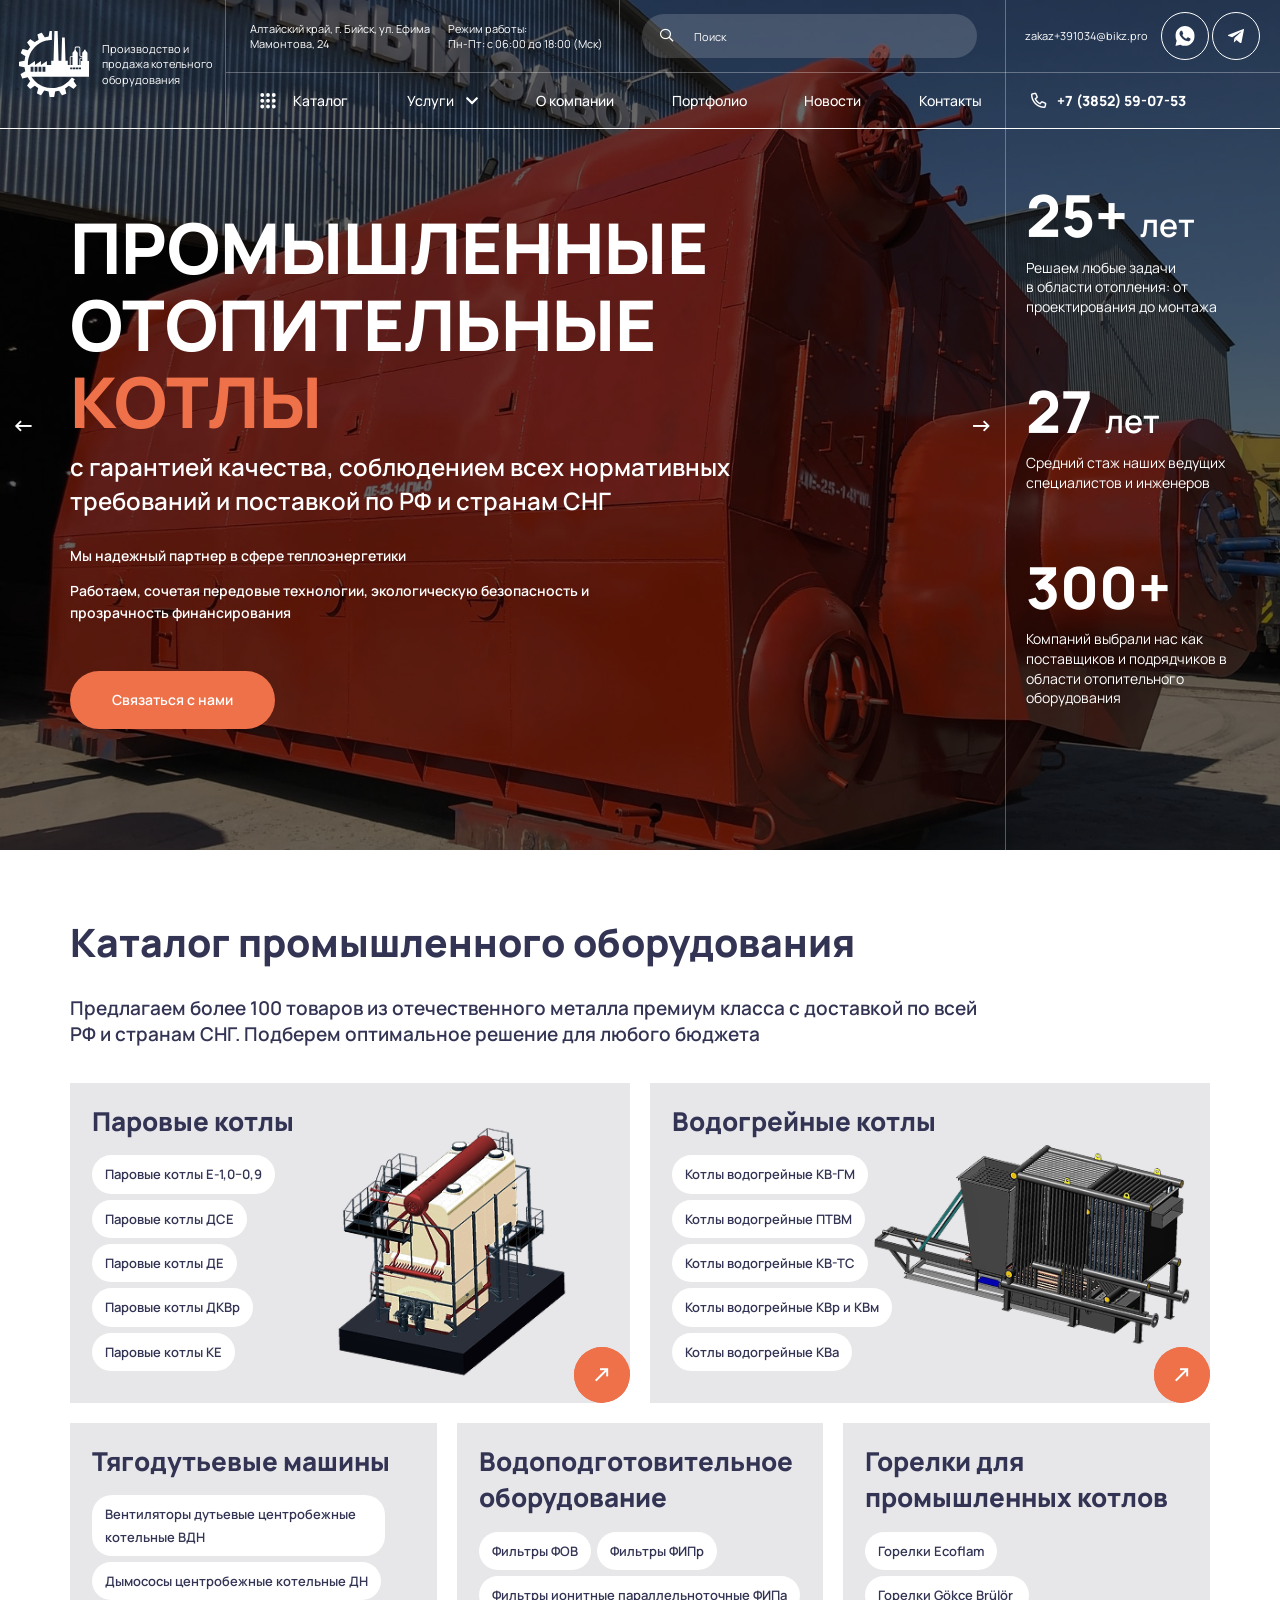
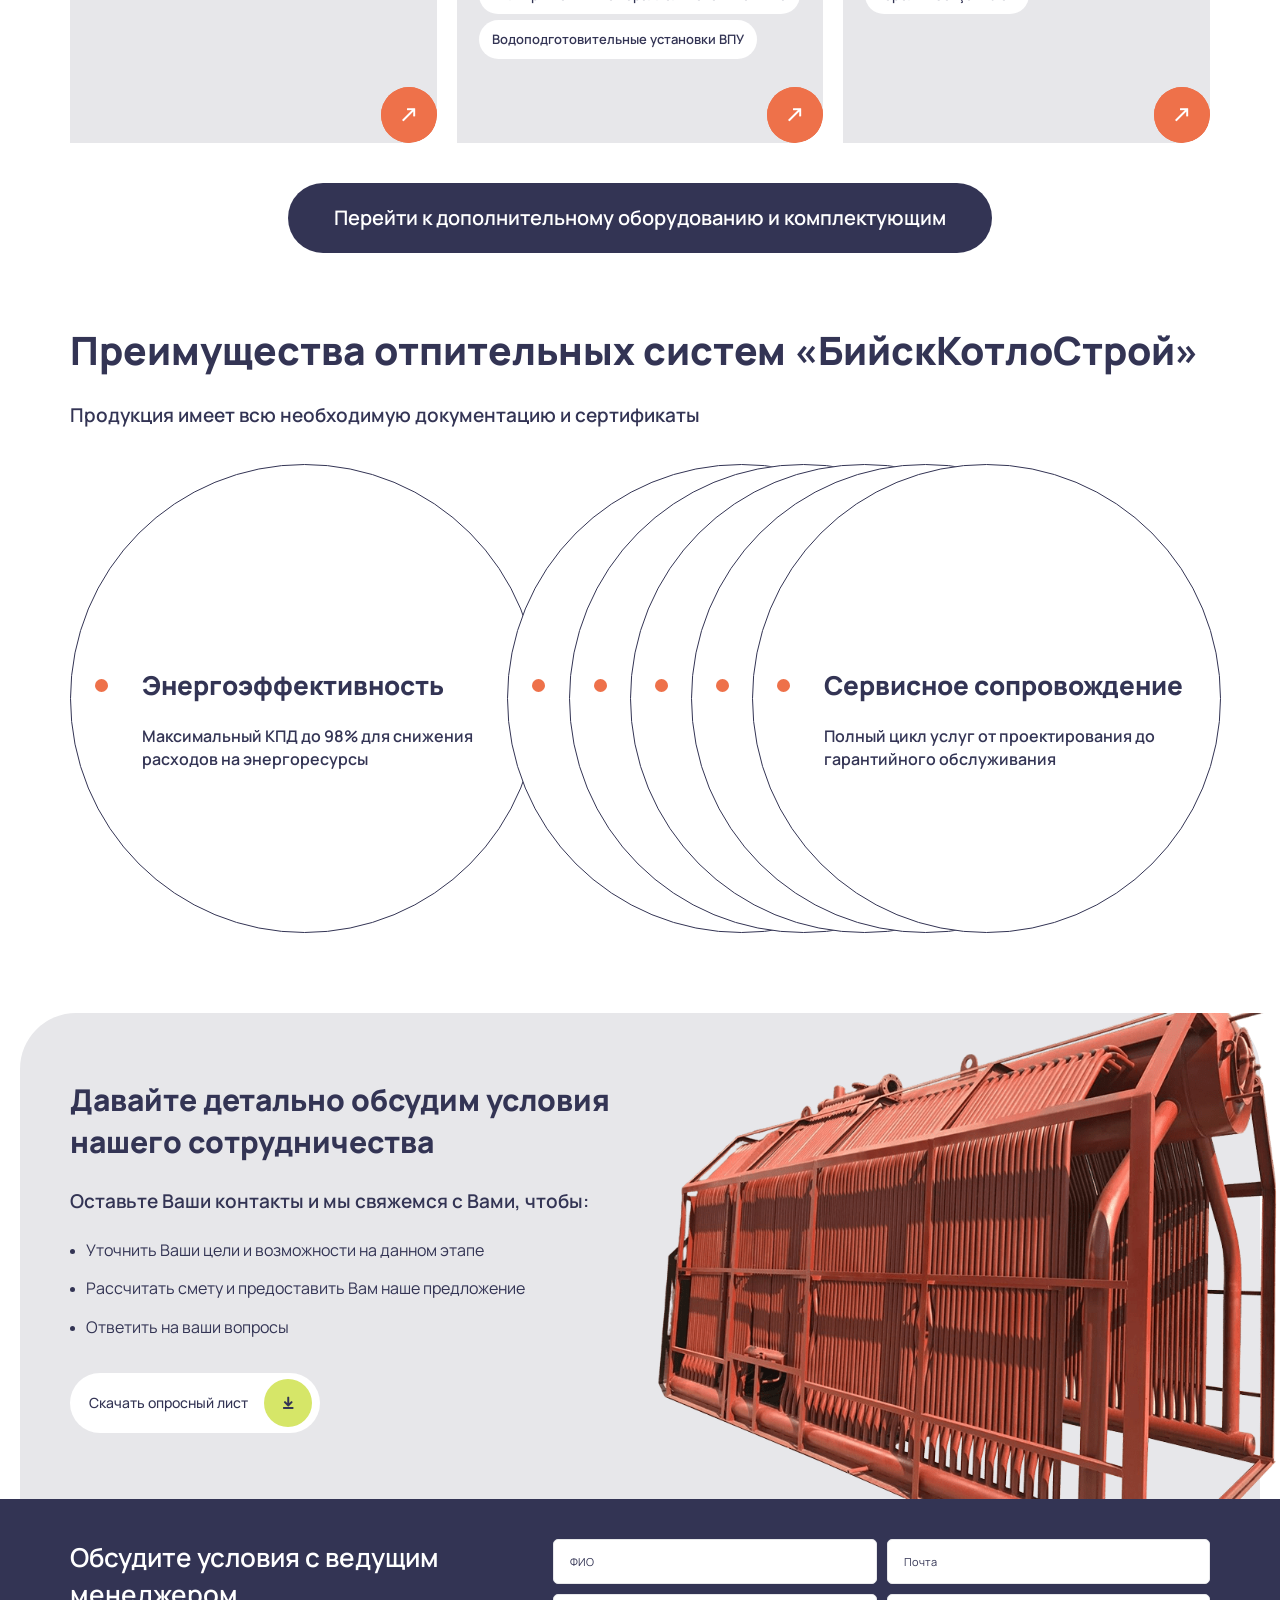
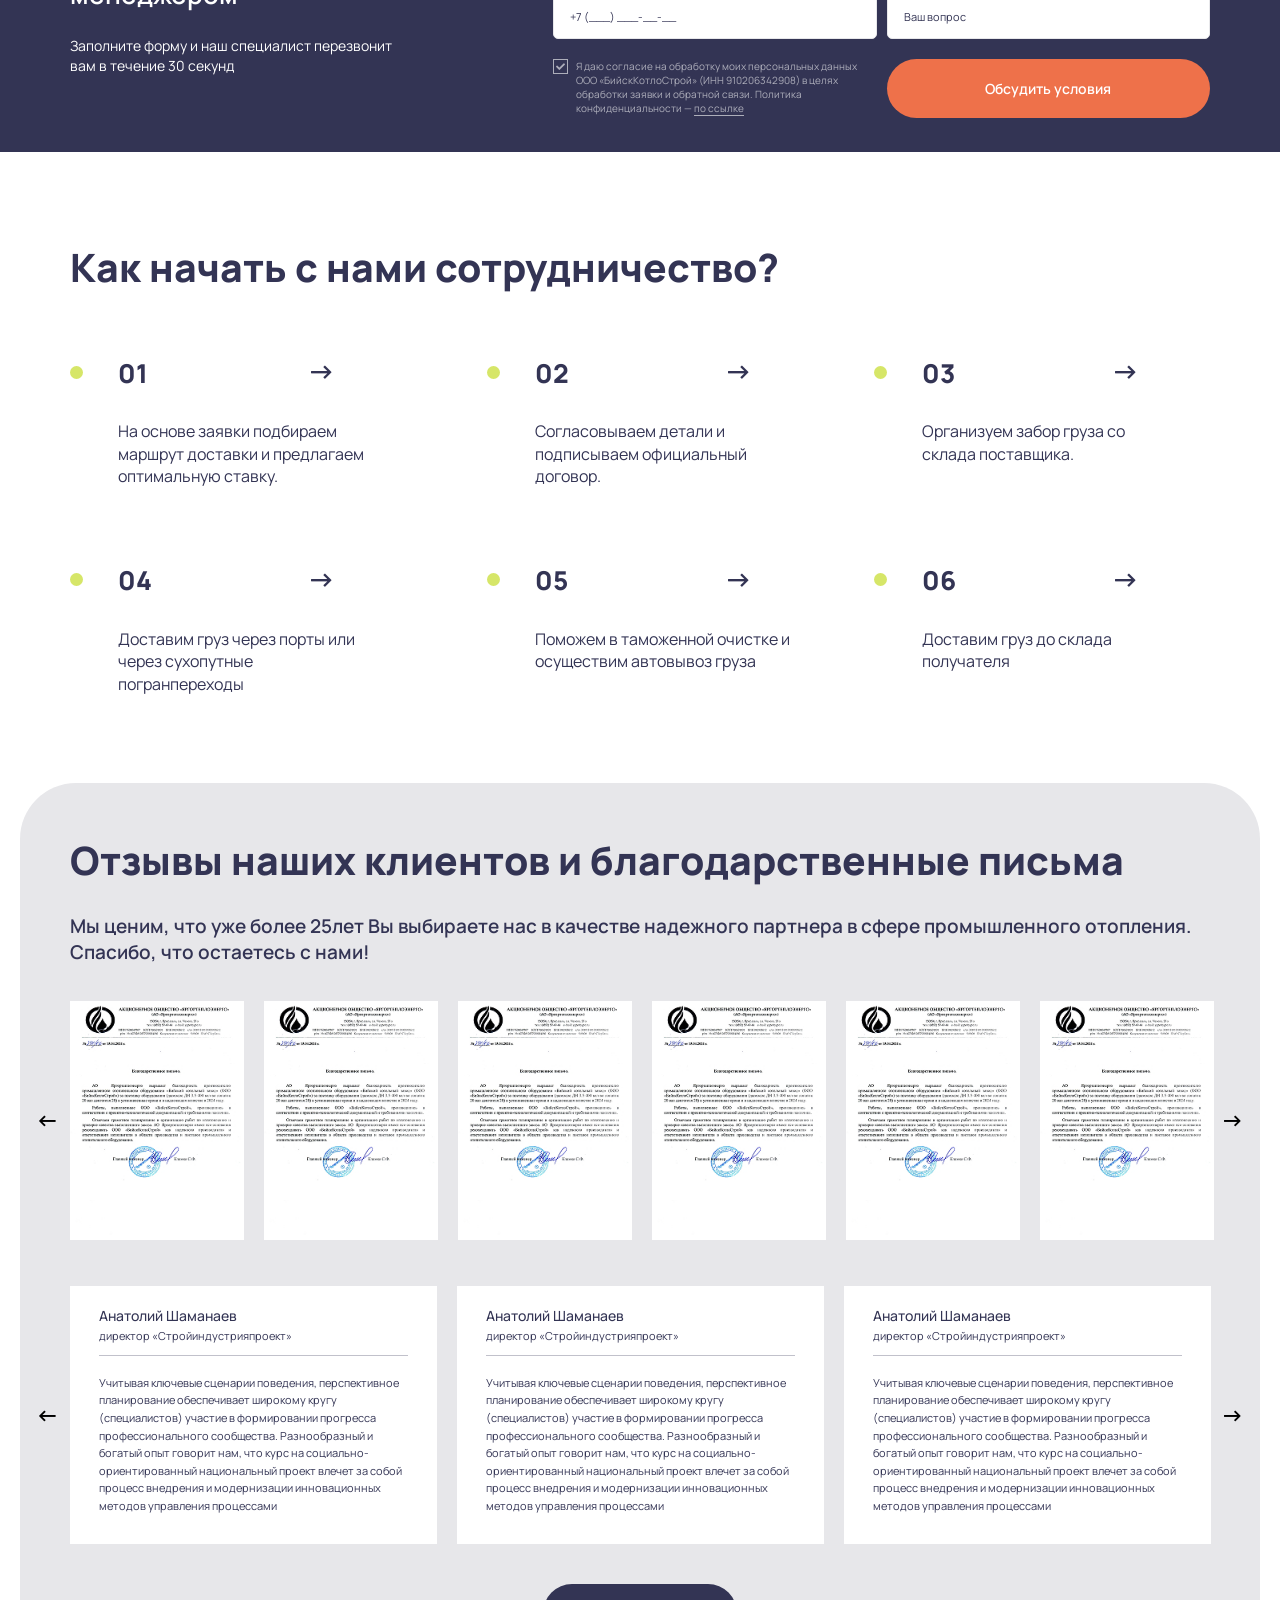
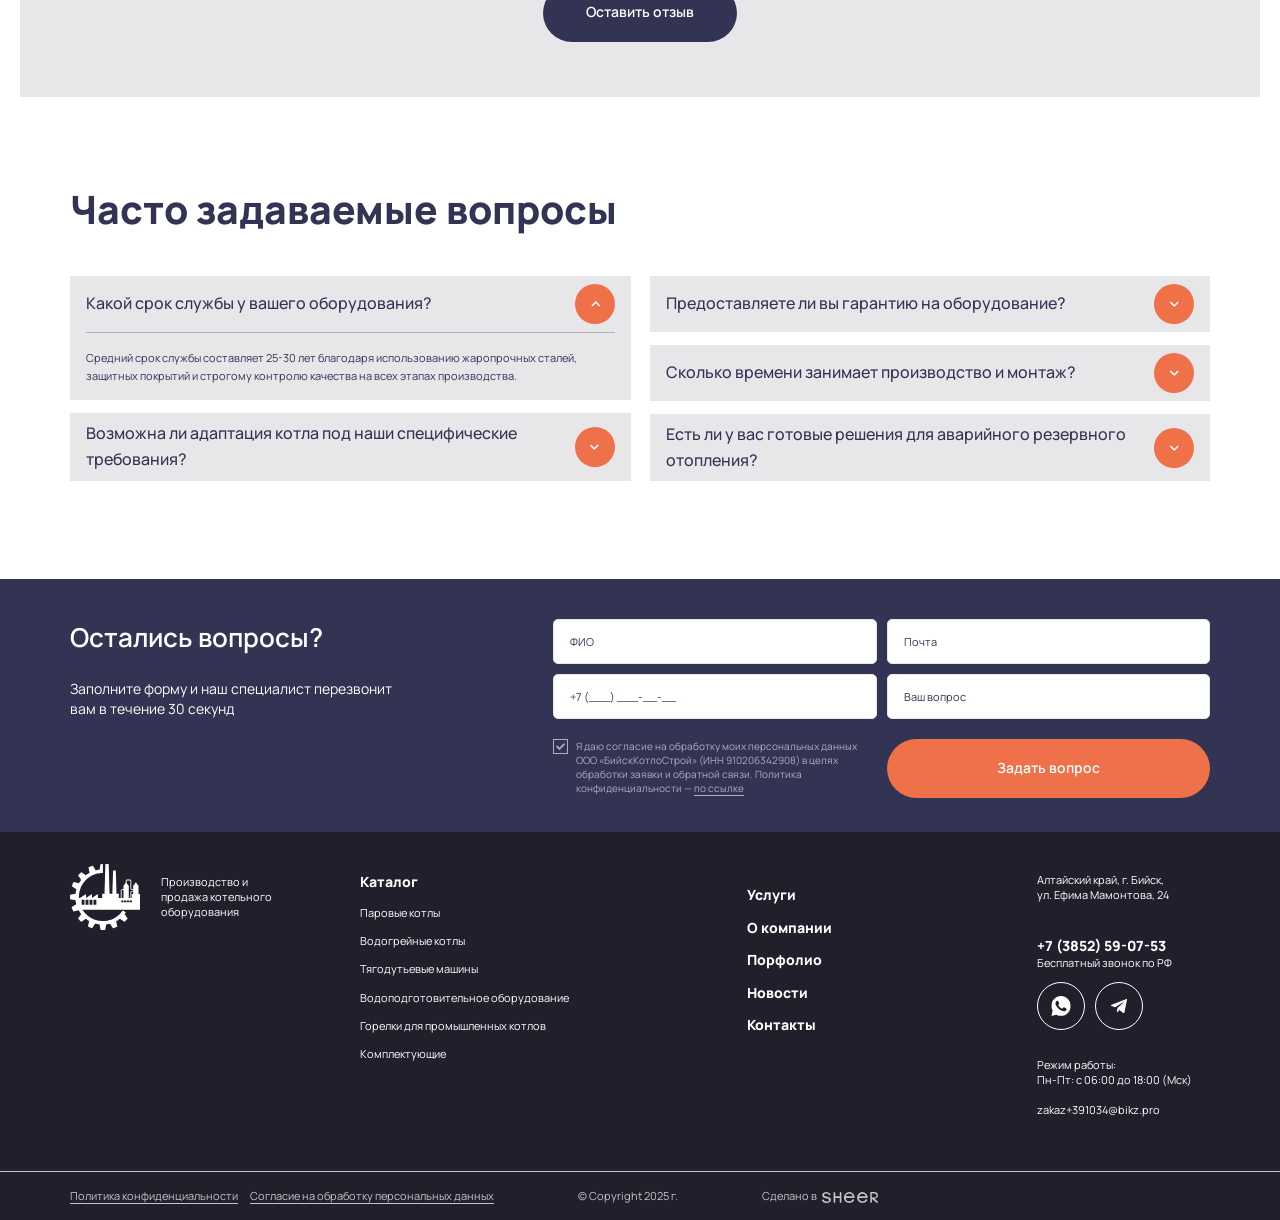
==== commit 86299ef4: "Add files via upload" ====
--- a/index.html
+++ b/index.html
@@ -17,8 +17,8 @@
 	<link rel="stylesheet" href="libs/fancybox-master/dist/jquery.fancybox.min.css" />
 	<link rel="stylesheet" href="libs/slick-1.5.9/slick/slick.css" />
 	<link rel="stylesheet" href="css/fonts.css" />
-	<link rel="stylesheet" href="css/main.css?ver=1.1" />
-	<link rel="stylesheet" href="css/media.css?ver=1.1" />
+	<link rel="stylesheet" href="css/main.css?ver=1.3" />
+	<link rel="stylesheet" href="css/media.css?ver=1.3" />
 </head>
 <body>
 
@@ -862,6 +862,7 @@
 				</div>
 			</div>
 		</footer>
+		<div class="scroll-top default"><i class="far fa-long-arrow-up"></i></div>
 		
 	</div>
 
@@ -873,7 +874,13 @@
 					<input type="text" placeholder="ФИО" required>
 				</div>
 				<div class="item-form">
+					<input type="email" placeholder="Почта" inputmode="email" required>
+				</div>
+				<div class="item-form">
 					<input type="tel" placeholder="+7 (___) ___-__-__" class="input-phone" inputmode="tel" required>
+				</div>
+				<div class="item-form">
+					<input type="text" placeholder="Ваш вопрос" required>
 				</div>
 				<input type="submit" value="Отправить" class="btn-main">
 				<div class="checkbox">
@@ -892,7 +899,7 @@
 	<script src="libs/slick-1.5.9/slick/slick.min.js"></script>
 	<script src="libs/mask/jquery.maskedinput.js"></script>
 	<script src="libs/jQueryFormStyler-master/jquery.formstyler.min.js"></script>
-	<script src="js/common.js?ver=1.1"></script>
+	<script src="js/common.js?ver=1.3"></script>
 	<!-- Yandex.Metrika counter --><!-- /Yandex.Metrika counter -->
 	<!-- Google Analytics counter --><!-- /Google Analytics counter -->
 </body>
--- a/css/fonts.css
+++ b/css/fonts.css
@@ -37,10 +37,10 @@
   }
   @font-face {
     font-family: 'Manrope';
-    src: local('Manrope  Semi bold'), local('Manrope--Semi-bold'),
-        url('../fonts/Manrope-Semibold.woff2') format('woff2'),
-        url('../fonts/Manrope-Semibold.woff') format('woff'),
-        url('../fonts/Manrope-Semibold.ttf') format('truetype');
+    src: local('Manrope-SemiBold'), local('Manrope-SemiBold'),
+        url('../fonts/Manrope-SemiBold.woff2') format('woff2'),
+        url('../fonts/Manrope-SemiBold.woff') format('woff'),
+        url('../fonts/Manrope-SemiBold.ttf') format('truetype');
     font-weight: 600;
     font-style: normal;
   }
--- a/css/main.css
+++ b/css/main.css
@@ -217,29 +217,29 @@
 	left: 0;
 	position: absolute;
 	overflow: auto;
-	  overflow: auto;     
-  -ms-overflow-style: none; 
-  scrollbar-width: none; 
-  display: none;
+	overflow: auto;
+	-ms-overflow-style: none;
+	scrollbar-width: none;
+	display: none;
 }
 .catalog-dropdown::-webkit-scrollbar {
-  display: none; 
-}
-.catalog-dropdown > ul {
+	display: none;
+}
+.catalog-dropdown>ul {
 	width: 39%;
-		height: 615px;
-	padding: 15px 0; 
-		background: #ee714a;	
-}
-.catalog-dropdown > ul > li > a {
+	height: 615px;
+	padding: 15px 0;
+	background: #ee714a;
+}
+.catalog-dropdown>ul>li>a {
 	padding: 18px 34px;
-		font-size: 28px;
-			line-height: 140%;
+	font-size: 28px;
+	line-height: 140%;
 	font-weight: 600;
 	display: block;
 	color: #fff;
 }
-.catalog-dropdown__haschild.active > ul {
+.catalog-dropdown__haschild.active>ul {
 	visibility: visible;
 	opacity: 1;
 }
@@ -291,7 +291,7 @@
 	visibility: hidden;
 	opacity: 0;
 }
-.catalog-dropdown > ul > li {
+.catalog-dropdown>ul>li {
 	display: flex;
 	align-items: center;
 }
@@ -472,7 +472,7 @@
 	height: 100%;
 	object-fit: cover;
 	font-family: 'object-fit: cover;';
-	transition: all 2s;	
+	transition: all 2s;
 }
 .billbord__image::after {
 	position: absolute;
@@ -943,7 +943,7 @@
 .checkbox input:checked:before {
 	opacity: 1;
 }
-.consultation-form .row .row > div {
+.consultation-form .row .row>div {
 	padding: 0 6px;
 }
 .consultation-form .row .row {
@@ -992,10 +992,10 @@
 	border-radius: 50%;
 	background: #d6e668;
 }
-.row_steps > div:nth-child(3n+1) .item-step {
+.row_steps>div:nth-child(3n+1) .item-step {
 	margin: 0;
 }
-.row.row_steps > div {
+.row.row_steps>div {
 	margin-bottom: 94px;
 }
 .row.row_steps {
@@ -1009,14 +1009,18 @@
 	border-radius: 70px 70px 0 0;
 	background: #e7e7ea;
 }
-.slider-images:not(.slick-initialized) > *:not(:first-child),
-.slider-card:not(.slick-initialized) > *:not(:first-child),
-.slider-billbord:not(.slick-initialized) > *:not(:first-child),
-.slider-advantages:not(.slick-initialized) > *:not(:first-child),
-.slider-reviews:not(.slick-initialized) > *:not(:first-child),
-.slider-documents:not(.slick-initialized) > *:not(:first-child) {
+.slider-history:not(.slick-initialized)>*:not(:first-child),
+.slider-history:not(.slick-initialized)>*:not(:first-child),
+.slider-images:not(.slick-initialized)>*:not(:first-child),
+.slider-card:not(.slick-initialized)>*:not(:first-child),
+.slider-billbord:not(.slick-initialized)>*:not(:first-child),
+.slider-advantages:not(.slick-initialized)>*:not(:first-child),
+.slider-reviews:not(.slick-initialized)>*:not(:first-child),
+.slider-documents:not(.slick-initialized)>*:not(:first-child) {
 	display: none;
 }
+.slider-partners .slick-track,
+.slider-history .slick-track,
 .slider-images .slick-track,
 .slider-card .slick-track,
 .slider-billbord .slick-track,
@@ -1024,6 +1028,8 @@
 .slider-documents .slick-track {
 	display: flex !important;
 }
+.slider-partners .slick-slide,
+.slider-history .slick-slide,
 .slider-images .slick-slide,
 .slider-card .slick-slide,
 .slider-billbord .slick-slide,
@@ -1032,10 +1038,12 @@
 	padding: 0 12px;
 	height: inherit !important;
 }
+.slider-partners .slick-list,
 .slider-reviews .slick-list,
 .slider-documents .slick-list {
 	margin: 0 -12px;
 }
+.slider-history .slick-slide,
 .slider-images .slick-slide,
 .slider-card .slick-slide,
 .slider-billbord .slick-slide {
@@ -1077,7 +1085,7 @@
 }
 .item-review {
 	font-size: 14px;
-		padding: 24px 36px;
+	padding: 24px 36px;
 	padding-bottom: 37px;
 	line-height: 160%;
 	background: #fff;
@@ -1262,7 +1270,7 @@
 .slick-dots li button::before {
 	display: none;
 }
-.header.fixed .socials-list a img, 
+.header.fixed .socials-list a img,
 .header.fixed .btn-catalog__icon {
 	filter: none;
 }
@@ -1270,12 +1278,12 @@
 	margin-top: 0;
 }
 .header.fixed .btn-catalog {
-        border-color: rgba(0, 0, 0, 0.3);
+	border-color: rgba(0, 0, 0, 0.3);
 }
 .header.fixed {
 	top: -78px;
 	color: #333454;
-        border-color: rgba(0, 0, 0, 0.3);
+	border-color: rgba(0, 0, 0, 0.3);
 	background: #fff;
 }
 .header.fixed .header__logo {
@@ -1292,8 +1300,8 @@
 	width: 460px;
 	max-width: 100%;
 	margin: 0 auto;
-    background: #333454;
-    color: #fff;
+	background: #333454;
+	color: #fff;
 }
 .fancybox-slide--html .fancybox-close-small {
 	color: #fff;
@@ -1359,7 +1367,7 @@
 	position: relative;
 }
 .btn-wrap:hover .btn-popup {
-		transform: translateY(0px);
+	transform: translateY(0px);
 	visibility: visible;
 	opacity: 1;
 }
@@ -1373,7 +1381,7 @@
 	top: 100%;
 	position: absolute;
 	z-index: 10;
-		color: #333454;
+	color: #333454;
 	visibility: hidden;
 	opacity: 0;
 	transform: translateY(-14px);
@@ -1406,7 +1414,7 @@
 }
 .item-contact .btn-main.btn-main_custom {
 	height: 60px;
-border: 1px solid #8d99af;
+	border: 1px solid #8d99af;
 }
 .item-contact .btn-main__icon {
 	width: 48px;
@@ -1426,9 +1434,6 @@
 }
 .btn-popup__subtitle {
 	font-weight: 500;
-}
-.item-contact .btn-popup {
-	width: 500px;
 }
 .consultation-form_page {
 	margin: 0 60px;
@@ -1459,9 +1464,6 @@
 	transition: all 0.3s;
 	position: relative;
 }
-.file-upload label:hover {
-	background: rgba(255, 255, 255, 0.7);
-}
 .file-upload label i {
 	font-size: 22px;
 }
@@ -1519,10 +1521,7 @@
 	height: 100%;
 	object-fit: cover;
 	font-family: 'object-fit: cover;';
-	transition: all 2s;	
-}
-.item-category:hover .item-category__picture img {
-	transform: scale(1.05);
+	transition: all 2s;
 }
 .item-category__picture::after {
 	position: absolute;
@@ -1551,25 +1550,25 @@
 }
 
 .breadcrumbs {
-  padding-top: 21px;
-  padding-bottom: 15px;
-font-size: 14px;
-line-height: 160%;
-font-weight: 600;
-  display: flex;
-  align-items: center;
-  flex-wrap: wrap;
+	padding-top: 21px;
+	padding-bottom: 15px;
+	font-size: 14px;
+	line-height: 160%;
+	font-weight: 600;
+	display: flex;
+	align-items: center;
+	flex-wrap: wrap;
 }
 .breadcrumbs a {
-  color: #333454;
-  border-bottom: 1px solid transparent;
+	color: #333454;
+	border-bottom: 1px solid transparent;
 }
 .breadcrumbs li::after {
-  content: "|";
-  margin: 0 10px;
+	content: "|";
+	margin: 0 10px;
 }
 .breadcrumbs li:last-child::after {
-  display: none;
+	display: none;
 }
 .page-card {
 	padding-bottom: 89px;
@@ -1617,7 +1616,7 @@
 	height: 100%;
 	object-fit: cover;
 	font-family: 'object-fit: cover;';
-	transition: all 2s;	
+	transition: all 2s;
 	top: 0;
 	left: 0;
 	position: absolute;
@@ -1728,4 +1727,266 @@
 .slider-images__item img {
 	max-width: 100%;
 	max-height: 100%;
+}
+
+.page-about {
+	padding-top: 68px;
+	position: relative;
+	z-index: 1;
+}
+.page-about::before {
+	position: absolute;
+	display: block;
+	content: " ";
+	top: 0;
+	left: 0;
+	width: 100%;
+	height: 388px;
+	background: #8d99af;
+	z-index: -1;
+	pointer-events: none;
+}
+.title-page {
+	font-size: 42px;
+	line-height: 140%;
+	font-weight: 700;
+}
+.page-about .title-section {
+	margin-bottom: 40px;
+}
+.page-about .title-page {
+	margin-bottom: 150px;
+}
+.page-about img {
+	margin-top: 30px;
+	max-width: 100%;
+	height: auto;
+}
+.text-main {
+	font-size: 20px;
+	line-height: 160%;
+	font-weight: 600;
+}
+.about-factory img {
+	max-width: 100%;
+	height: auto;
+}
+.about-factory p {
+	margin-bottom: 15px;
+}
+.about-factory p:last-child {
+	margin-bottom: 0;
+}
+.about-factory {
+	padding-bottom: 63px;
+	position: relative;
+	z-index: 1;
+}
+.about-factory::before {
+	position: absolute;
+	display: block;
+	content: " ";
+	top: 138px;
+	left: 0;
+	bottom: 0;
+	right: 0;
+	background: #e7e7ea;
+	z-index: -1;
+	pointer-events: none;
+}
+.about-factory__content {
+	padding-left: 70px;
+}
+.about-factory .title-page {
+	margin-bottom: 27px;
+}
+
+.history {
+	padding-top: 90px;
+}
+.history .title-page {
+	margin-bottom: 70px;
+}
+.slider-history .slick-list {
+	overflow: visible;
+}
+.item-history {
+	width: 569px;
+	padding: 77px 80px;
+	padding-right: 37px;
+	padding-bottom: 120px;
+	border-top: 1px solid #333454;
+	border-right: 1px solid rgba(51, 52, 84, 0.3);
+	position: relative;
+}
+.item-history::before {
+	position: absolute;
+	display: block;
+	content: " ";
+	top: -2px;
+	left: 0;
+	width: 100%;
+	height: 4px;
+	background: #d6e668;
+	transition: all 0.3s;
+	opacity: 0;
+}
+.slick-current .item-history::before {
+	opacity: 1;
+}
+.slick-current .item-history__value span {
+	transform: scale(1.2);
+}
+.item-history__value span {
+	transition: all 1s;
+	transform-origin: 0 100%;
+}
+.item-history__value {
+	font-size: 68px;
+	margin-bottom: 48px;
+	line-height: 140%;
+	font-weight: 700;
+	display: flex;
+	align-items: center;
+	justify-content: space-between;
+	position: relative;
+}
+.item-history__value i {
+	font-size: 20px;
+}
+.item-history__value::before {
+	position: absolute;
+	display: block;
+	content: " ";
+	top: 0;
+	bottom: 0;
+	margin: auto;
+	background: #d6e668;
+	width: 16px;
+	height: 16px;
+	left: -42px;
+	border-radius: 50%;
+}
+
+.numbers {
+	padding: 97px 0;
+}
+.numbers .title-page {
+	margin-bottom: 50px;
+}
+.item-number {
+	font-size: 18px;
+	line-height: 140%;
+}
+.item-number__value {
+	font-size: 64px;
+	margin-bottom: 13px;
+	line-height: 110%;
+	font-weight: 800;
+	text-transform: uppercase;
+	transition: all 1s;
+	transform-origin: 0 100%;
+}
+.item-number__value span {
+	font-size: 36px;
+	font-weight: 600;
+	line-height: 140%;
+	text-transform: none;
+}
+.item-number__value sup {
+	font-size: 50%;
+	line-height: 0;
+}
+.row>div:last-child .item-number {
+	margin-left: 30px;
+}
+
+.locations {
+	padding-top: 65px;
+	padding-bottom: 75px;
+	margin-bottom: 99px;
+	background: #8d99af;
+}
+.locations .title-page {
+	margin-bottom: 59px;
+}
+.locations__content {
+	padding-left: 60px;
+}
+.tabs-locations__item {
+	padding: 16px 36px;
+	transition: all 0.3s;
+}
+.tabs-locations__title,
+.tabs-locations__subtitle {
+	font-size: 20px;
+	line-height: 160%;
+	font-weight: 500;
+}
+.tabs-locations__title {
+	margin-bottom: 14px;
+	font-weight: 600;
+	line-height: 130%;
+}
+.tab-pane-location {
+	display: none;
+}
+.tab-pane-location:first-child {
+	display: block;
+}
+.locations img {
+	max-width: 100%;
+	height: auto;
+}
+.reviews .title-page {
+	margin-bottom: 40px;
+}
+.reviews .title-page:not(:first-child) {
+	margin-top: 80px;
+}
+.item-partner {
+	height: 190px;
+	padding: 10px;
+	width: 100%;
+	display: flex;
+	align-items: center;
+	justify-content: center;
+	background: #fff;
+}
+.item-partner img {
+	max-width: 100%;
+	max-height: 100%;
+}
+.slider-partners {
+	margin-bottom: 30px;
+}
+.scroll-top {
+	right: 30px;
+	bottom: 30px;
+	width: 50px;
+	height: 50px;
+	font-size: 18px;
+	z-index: 500;
+	background: #EE714A;
+	color: #fff;
+	border-radius: 50%;
+	display: flex;
+	align-items: center;
+	justify-content: center;
+	cursor: pointer;
+	transition: all 0.3s;
+	position: fixed;
+	transform: scale(0);
+}
+.scroll-top.fixed {
+	transform: scale(1);
+}
+.slider-billbord .slick-arrow {
+	color: #fff;
+}
+.slider-billbord .slick-prev {
+	left: 30px;
+}
+.slider-billbord .slick-next {
+	right: 375px;
 }
--- a/css/media.css
+++ b/css/media.css
@@ -532,9 +532,6 @@
     .item-contact .socials-main {
         margin-top: 16px;
     }
-    .item-contact .btn-popup {
-        width: 450px;
-    }
     .consultation-form_page .title-middle {
         margin-right: 0;
     }
@@ -561,90 +558,218 @@
         margin-bottom: 80px;
     }
     .page-categories {
-    padding-top: 37px;
+        padding-top: 37px;
     }
     .section-info .title-section {
-    font-size: 33px;
-    margin-bottom: 28px;
+        font-size: 33px;
+        margin-bottom: 28px;
+    }
+    .section-info {
+        padding-bottom: 70px;
+    }
+    .text-columns {
+        gap: 20px;
+    }
+    .section-info_additional .title-section {
+        margin-bottom: 16px;
+    }
+
+    .breadcrumbs {
+        padding-top: 17px;
+        padding-bottom: 12px;
+        font-size: 14px;
+    }
+    .breadcrumbs li::after {
+        margin: 0 8px;
+    }
+    .page-card {
+        padding-bottom: 71px;
+    }
+    .page-card .title-section {
+        margin-bottom: 24px;
+    }
+    .tabs {
+        margin-bottom: 28px;
+        gap: 14px;
+    }
+    .tabs a {
+        height: 58px;
+        padding: 0 29px;
+        font-size: 14px;
+        border-radius: 48px;
+    }
+    .slider-card {
+        padding-bottom: 32px;
+    }
+    .slider-card .slick-dots {
+        bottom: 6px;
+    }
+    .card-content {
+        padding-bottom: 32px;
+    }
+    .card-buttons {
+        gap: 9px;
+    }
+    .card-buttons .btn-main {
+        height: 58px;
+        font-size: 14px;
+    }
+    .card-about ul,
+    .page-card p {
+        margin-bottom: 12px;
+    }
+    .card-about ul {
+        padding-left: 16px;
+    }
+    .card-about {
+        padding-top: 28px;
+    }
+    .card-about .title-middle {
+        margin: 24px 0;
+    }
+    .table-main td {
+        padding: 10px 0;
+        padding-right: 24px;
+        max-width: 318px;
+    }
+    .table-main th {
+        padding: 11px 0;
+        padding-right: 16px;
+    }
+    .table-main tr:first-child th {
+        font-size: 16px;
+        padding-top: 7px;
+    }
+    .page-card .table-main {
+        margin-bottom: 32px;
+    }
+
+    .page-about {
+        padding-top: 54px;
+    }
+    .page-about::before {
+        height: 309px;
+    }
+    .title-page {
+        font-size: 33px;
+    }
+    .page-about .title-section {
+        margin-bottom: 32px;
+    }
+    .page-about .title-page {
+        margin-bottom: 119px;
+    }
+    .page-about img {
+        margin-top: 24px;
+    }
+    .text-main {
+        font-size: 16px;
+    }
+    .about-factory p {
+        margin-bottom: 12px;
+    }
+    .about-factory {
+        padding-bottom: 50px;
+    }
+    .about-factory::before {
+        top: 70px;
+    }
+    .about-factory__content {
+        padding-left: 35px;
+    }
+    .about-factory .title-page {
+        margin-bottom: 21px;
+    }
+    .history {
+        padding-top: 72px;
+    }
+    .history .title-page {
+        margin-bottom: 56px;
+    }
+    .item-history {
+        width: 453px;
+        padding: 61px 64px;
+        padding-right: 30px;
+        padding-bottom: 95px;
+    }
+    .item-history::before {
+        top: -2px;
+        height: 4px;
+    }
+    .item-history__value {
+        font-size: 54px;
+        margin-bottom: 38px;
+    }
+    .item-history__value i {
+        font-size: 16px;
+    }
+    .item-history__value::before {
+        width: 13px;
+        height: 13px;
+        left: -33px;
+    }
+    .numbers {
+        padding: 77px 0;
+    }
+    .numbers .title-page {
+        margin-bottom: 40px;
+    }
+    .item-number {
+        font-size: 14px;
+    }
+    .item-number__value {
+        font-size: 51px;
+        margin-bottom: 10px;
+    }
+    .item-number__value span {
+        font-size: 28px;
+    }
+    .item-number__value sup {
+        font-size: 50%;
+        line-height: 0;
+    }
+    .row>div:last-child .item-number {
+        margin-left: 24px;
+    }
+    .locations {
+        padding-top: 52px;
+        padding-bottom: 60px;
+        margin-bottom: 79px;
+    }
+    .locations .title-page {
+        margin-bottom: 47px;
+    }
+    .locations__content {
+        padding-left: 15px;
+    }
+    .tabs-locations__item {
+        padding: 13px 20px;
+    }
+    .tabs-locations__title,
+    .tabs-locations__subtitle {
+        font-size: 16px;
+    }
+    .tabs-locations__title {
+        margin-bottom: 11px;
+    }
+    .reviews .title-page {
+        margin-bottom: 32px;
+    }
+    .reviews .title-page:not(:first-child) {
+        margin-top: 64px;
+    }
+    .item-partner {
+        height: 151px;
+        padding: 8px;
+    }
+    .slider-partners {
+        margin-bottom: 24px;
+    }
+.slider-billbord .slick-prev {
+	left: 20px;
 }
-.section-info {
-    padding-bottom: 70px;
-}
-.text-columns {
-    gap: 20px;
-}
-.section-info_additional .title-section {
-    margin-bottom: 16px;
-}
-
-.breadcrumbs {
-  padding-top: 17px;
-  padding-bottom: 12px;
-  font-size: 14px;
-}
-.breadcrumbs li::after {
-  margin: 0 8px;
-}
-.page-card {
-  padding-bottom: 71px;
-}
-.page-card .title-section {
-  margin-bottom: 24px;
-}
-.tabs {
-  margin-bottom: 28px;
-  gap: 14px;
-}
-.tabs a {
-  height: 58px;
-  padding: 0 29px;
-  font-size: 14px;
-  border-radius: 48px;
-}
-.slider-card {
-  padding-bottom: 32px;
-}
-.slider-card .slick-dots {
-  bottom: 6px;
-}
-.card-content {
-  padding-bottom: 32px;
-}
-.card-buttons {
-  gap: 9px;
-}
-.card-buttons .btn-main {
-  height: 58px;
-  font-size: 14px;
-}
-.card-about ul,
-.page-card p {
-  margin-bottom: 12px;
-}
-.card-about ul {
-  padding-left: 16px;
-}
-.card-about {
-  padding-top: 28px;
-}
-.card-about .title-middle {
-  margin: 24px 0;
-}
-.table-main td {
-  padding: 10px 0;
-  padding-right: 24px;
-  max-width: 318px;
-}
-.table-main th {
-  padding: 11px 0;
-  padding-right: 16px;
-}
-.table-main tr:first-child th {
-  font-size: 16px;
-  padding-top: 7px;
-}
-.page-card .table-main {
-  margin-bottom: 32px;
+.slider-billbord .slick-next {
+	right: 320px;
 }
 }
 
@@ -747,6 +872,12 @@
     .file-upload label {
         gap: 10px;
     }
+    .slider-billbord .slick-prev {
+	left: 10px;
+}
+.slider-billbord .slick-next {
+	right: 285px;
+}
 }
 
 /* Large Devices, Wide Screens */
@@ -1213,11 +1344,141 @@
     .wrapper {
         padding-top: 112px;
     }
-        .section-info .title-section {
+    .section-info .title-section {
         font-size: 32px;
         margin-bottom: 23px;
     }
-
+    .page-about {
+        padding-top: 42px;
+    }
+    .page-about::before {
+        height: 243px;
+    }
+    .title-page {
+        font-size: 26px;
+    }
+    .page-about .title-section {
+        margin-bottom: 25px;
+    }
+    .page-about .title-page {
+        margin-bottom: 93px;
+    }
+    .page-about img {
+        margin-top: 19px;
+    }
+    .text-main {
+        font-size: 13px;
+    }
+    .about-factory p {
+        margin-bottom: 9px;
+    }
+    .about-factory {
+        padding-bottom: 39px;
+    }
+    .about-factory::before {
+        top: 55px;
+    }
+    .about-factory__content {
+        padding-top: 90px;
+        padding-left: 0;
+    }
+    .about-factory .row.align-items-end {
+        align-items: flex-start !important;
+    }
+    .about-factory .title-page {
+        margin-bottom: 17px;
+    }
+    .history {
+        padding-top: 57px;
+    }
+    .history .title-page {
+        margin-bottom: 44px;
+    }
+    .item-history {
+        width: 356px;
+        padding: 48px 50px;
+        padding-right: 24px;
+        padding-bottom: 75px;
+    }
+    .item-history::before {
+        top: -2px;
+        height: 4px;
+    }
+    .item-history__value {
+        font-size: 42px;
+        margin-bottom: 30px;
+    }
+    .item-history__value i {
+        font-size: 13px;
+    }
+    .item-history__value::before {
+        width: 10px;
+        height: 10px;
+        left: -26px;
+    }
+    .numbers {
+        padding: 60px 0;
+    }
+    .numbers .title-page {
+        margin-bottom: 31px;
+    }
+    .item-number {
+        font-size: 11px;
+    }
+    .item-number__value {
+        font-size: 40px;
+        margin-bottom: 8px;
+    }
+    .item-number__value span {
+        font-size: 22px;
+    }
+    .item-number__value sup {
+        font-size: 50%;
+        line-height: 0;
+    }
+    .row>div:last-child .item-number {
+        margin-left: 19px;
+    }
+    .locations {
+        padding-top: 41px;
+        padding-bottom: 47px;
+        margin-bottom: 62px;
+    }
+    .locations .title-page {
+        margin-bottom: 37px;
+    }
+    .locations__content {
+        padding-left: 0;
+    }
+    .tabs-locations__item {
+        padding: 10px 16px;
+    }
+    .tabs-locations__title,
+    .tabs-locations__subtitle {
+        font-size: 13px;
+    }
+    .tabs-locations__title {
+        margin-bottom: 9px;
+    }
+    .reviews .title-page {
+        margin-bottom: 25px;
+    }
+    .reviews .title-page:not(:first-child) {
+        margin-top: 50px;
+    }
+    .item-partner {
+        height: 119px;
+        padding: 6px;
+    }
+    .slider-partners {
+        margin-bottom: 19px;
+    }
+    .slider-billbord .slick-prev {
+	left: 10px;
+}
+.slider-billbord .slick-next {
+	right: 245px;
+}
 }
 
 /* Medium Devices, Desktops */
@@ -1365,10 +1626,10 @@
         padding: 0 10px;
     }
     .billbord_second .billbord__title {
-        font-size: 22px;
+        font-size: 30px;
     }
     .billbord_second .billbord__title span {
-        font-size: 28px;
+        font-size: 34px;
     }
 
     .categories {
@@ -1447,9 +1708,6 @@
     }
     .consultation__image img {
         max-width: 100%;
-    }
-    .consultation__image {
-        margin-top: 22px;
     }
 
     .text-page {
@@ -1697,6 +1955,7 @@
         top: 100%;
         left: 0;
         height: calc(100vh - 70px);
+        padding-bottom: 100px;
         overflow: auto;
         background: #fff;
         display: flex;
@@ -1748,6 +2007,8 @@
         align-items: flex-start;
     }
     .header__info {
+        gap: 15px;
+        width: 100%;
         padding: 0;
         margin-bottom: 20px;
     }
@@ -1787,6 +2048,7 @@
         filter: none !important;
     }
     .form-search {
+        margin: 0;
         margin-bottom: 20px;
         order: -1;
         width: 100%;
@@ -1813,10 +2075,10 @@
         color: #333454 !important;
     }
     .close-dropdown {
-        width: 35px;
-        height: 35px;
+        width: 40px;
+        height: 43px;
         top: 0;
-        right: 5px;
+        right: 15px;
         visibility: visible;
         opacity: 1;
         order: 2;
@@ -1854,6 +2116,7 @@
     }
     .catalog-dropdown>ul>li>a {
         flex: 1;
+        padding: 12px 15px;
         padding-right: 40px;
     }
     .catalog-dropdown ul ul {
@@ -1986,9 +2249,6 @@
     .consultation-form_page {
         margin-bottom: 55px;
     }
-    .item-contact .btn-popup {
-        width: 290px;
-    }
     .btn-popup {
         width: 290px;
         visibility: visible;
@@ -2003,32 +2263,32 @@
     .page-categories {
         padding-bottom: 50px;
     }
-        .section-info .title-section {
+    .section-info .title-section {
         font-size: 23px;
-        }
-        .text-columns {
-            columns: initial;
-        }
-        .text-columns p:last-child {
-            margin-bottom: 0;
-        }
-        .section-info {
-            padding-bottom: 50px;
-        }
-        .breadcrumbs {
-            padding: 15px 0;
-            display: block;
-        }
-        .breadcrumbs li {
-            display: inline;
-        }
-        .tabs {
-            gap: 8px;
-            margin-bottom: 20px;
-            display: grid;
-            grid-template-columns: 1fr 1fr;
-        }
-            .tabs a {
+    }
+    .text-columns {
+        columns: initial;
+    }
+    .text-columns p:last-child {
+        margin-bottom: 0;
+    }
+    .section-info {
+        padding-bottom: 50px;
+    }
+    .breadcrumbs {
+        padding: 15px 0;
+        display: block;
+    }
+    .breadcrumbs li {
+        display: inline;
+    }
+    .tabs {
+        gap: 8px;
+        margin-bottom: 20px;
+        display: grid;
+        grid-template-columns: 1fr 1fr;
+    }
+    .tabs a {
         height: 54px;
         padding: 0 6px;
         font-size: 12px;
@@ -2055,36 +2315,175 @@
         margin-right: -15px;
         overflow: auto;
     }
-        .table-main tr:first-child th {
+    .table-main tr:first-child th {
         font-size: 14px;
-        }
-            .card-about .title-middle {
+    }
+    .card-about .title-middle {
         margin: 20px 0;
     }
     .page-card {
         padding-bottom: 60px;
     }
-.table-main::-webkit-scrollbar {
-  -webkit-appearance: none;
+    .table-main::-webkit-scrollbar {
+        -webkit-appearance: none;
+    }
+    .table-main::-webkit-scrollbar:vertical {
+        width: 3px;
+    }
+    .table-main::-webkit-scrollbar:horizontal {
+        height: 3px;
+    }
+    .table-main::-webkit-scrollbar-thumb {
+        background-color: rgba(0, 0, 0, .5);
+        border-radius: 10px;
+    }
+    .table-main::-webkit-scrollbar-track {
+        border-radius: 10px;
+        background-color: #ccc;
+    }
+    .consultation .btn-main {
+        width: 100%;
+    }
+    .catalog-dropdown ul ul li a {
+        display: block;
+        border-bottom: 1px transparent solid;
+        border: none;
+        padding: 12px 0;
+        padding-right: 40px;
+    }
+    .catalog-dropdown ul ul li {
+        padding: 0;
+    }
+    .catalog-dropdown ul ul li .close-dropdown {
+        right: 0;
+    }
+    .catalog-dropdown ul ul ul {
+        padding-top: 0;
+        padding-left: 15px;
+    }
+    .header__phone {
+        width: auto;
+        padding: 0;
+        margin: 0 15px;
+    }
+    .page-about {
+        padding-top: 26px;
+        padding-bottom: 50px;
+    }
+    .title-page {
+        font-size: 21px;
+    }
+    .page-about .title-section {
+        margin-bottom: 18px;
+    }
+    .page-about .title-page {
+        margin-bottom: 50px;
+    }
+    .page-about::before {
+        height: 200px;
+    }
+    .about-factory {
+        padding-top: 30px;
+    }
+    .about-factory .col-lg-7 {
+        order: -2;
+    }
+    .about-factory::before {
+        top: 0;
+    }
+    .about-factory__content {
+        padding: 0;
+        padding-bottom: 30px;
+    }
+    .history {
+        padding-top: 40px;
+    }
+    .history .title-page {
+        margin-bottom: 25px;
+    }
+    .item-history {
+        width: 280px;
+        padding: 32px 15px;
+        padding-bottom: 35px;
+    }
+    .item-history__value {
+        font-size: 35px;
+        margin-bottom: 13px;
+        margin-left: 25px;
+    }
+    .item-history__value i {
+        font-size: 16px;
+    }
+    .item-history__value::before {
+        width: 8px;
+        height: 8px;
+        left: -26px
+    }
+    .numbers .title-page {
+        margin-bottom: 22px;
+        font-size: 25px;
+        max-width: 240px;
+    }
+    .numbers {
+        padding: 40px 0;
+        padding-bottom: 30px;
+    }
+    .numbers .row>div {
+        margin-bottom: 20px;
+    }
+    .numbers .row {
+        margin-bottom: -20px;
+    }
+    .item-number__value {
+        font-size: 32px;
+    }
+    .item-number__value span {
+        font-size: 19px;
+    }
+    .locations .title-page {
+        margin-bottom: 23px;
+    }
+    .locations__content {
+        padding-top: 20px;
+    }
+    .tabs-locations__title, .tabs-locations__subtitle {
+        font-size: 17px;
+    }
+    .locations {
+        padding: 35px 0;
+        margin-bottom: 50px;
+    }
+    .reviews .title-page:not(:first-child) {
+        margin-top: 29px;
+    }
+    .reviews .title-page {
+        margin-bottom: 19px;
+    }
+    .slider-partners {
+        padding-bottom: 35px;
+    }
+    .row>div:last-child .item-number {
+        margin-left: 0;
+    }
+    .scroll-top {
+    right: 15px;
+    bottom: 15px;
+    width: 40px;
+    height: 40px;
+    font-size: 15px;
+    }
+    .slider-billbord .slick-arrow {
+        bottom: 15px;
+        top: auto;
+        transform: none;
+    }
+    .slider-billbord .slick-prev {
+        left: 15px;
+    }
+    .slider-billbord .slick-next {
+        right: 15px;
+    }
 }
-.table-main::-webkit-scrollbar:vertical {
-  width: 3px;
-}
-.table-main::-webkit-scrollbar:horizontal {
-  height: 3px;
-}
-.table-main::-webkit-scrollbar-thumb {
-  background-color: rgba(0, 0, 0, .5);
-  border-radius: 10px;
-}
-.table-main::-webkit-scrollbar-track {
-  border-radius: 10px;
-  background-color: #ccc;
-}
-}
-
-/* Small Devices, Tablets */
-@media only screen and (max-width : 768px) {}
 
 /* Extra Small Devices, Phones */
 @media only screen and (max-width : 480px) {
@@ -2093,20 +2492,7 @@
     }
 }
 
-/* Custom, iPhone Retina */
-@media only screen and (max-width : 320px) {}
-
-
-/*==========  Mobile First Method  ==========*/
-
-/* Custom, iPhone Retina */
-@media only screen and (min-width : 320px) {}
-
-/* Extra Small Devices, Phones */
-@media only screen and (min-width : 480px) {}
-
-/* Small Devices, Tablets */
-@media only screen and (min-width : 768px) {}
+
 
 /* Medium Devices, Desktops */
 @media only screen and (min-width : 992px) {
@@ -2134,6 +2520,7 @@
 
 /*hovers*/
 @media (hover: hover) {
+    .scroll-top:hover,
     .btn-main:hover {
         background: #e54c1d;
         color: #fff;
@@ -2171,20 +2558,39 @@
     .socials-list a:hover img {
         opacity: 0.7;
     }
-.tabs a:hover {
-	background: #333454;
-	color: #fff;
-}
-.breadcrumbs a:hover {
-  border-color: #333454;
-}
-.btn-main.btn-main_primary:hover {
-    background: #c4d54e;
-    color: #333454;
-}
+    .tabs a:hover {
+        background: #333454;
+        color: #fff;
+    }
+    .breadcrumbs a:hover {
+        border-color: #333454;
+    }
+    .btn-main.btn-main_primary:hover {
+        background: #c4d54e;
+        color: #333454;
+    }
+    .tabs-locations__item:hover {
+        background: #fff;
+    }
+    .item-number:hover .item-number__value {
+        transform: scale(1.1);
+    }
+    .item-history:hover::before {
+        opacity: 1;
+    }
+    .item-history:hover .item-history__value span {
+        transform: scale(1.2);
+    }
+    .item-category:hover .item-category__picture img {
+        transform: scale(1.05);
+    }
+    .file-upload label:hover {
+        background: rgba(255, 255, 255, 0.7);
+    }
 }
 /*mobile hovers*/
 @media (hover: none) {
+    .scroll-top:active,
     .btn-main:active {
         background: #e54c1d;
         color: #fff;
@@ -2223,14 +2629,32 @@
         opacity: 0.7;
     }
     .tabs a:active {
-	background: #333454;
-	color: #fff;
-}
-.breadcrumbs a:active {
-  border-color: #333454;
-}
-.btn-main.btn-main_primary:active {
-    background: #c4d54e;
-    color: #333454;
-}
+        background: #333454;
+        color: #fff;
+    }
+    .breadcrumbs a:active {
+        border-color: #333454;
+    }
+    .btn-main.btn-main_primary:active {
+        background: #c4d54e;
+        color: #333454;
+    }
+    .tabs-locations__item:active {
+        background: #fff;
+    }
+    .item-number:active .item-number__value {
+        transform: scale(1.1);
+    }
+    .item-history:active::before {
+        opacity: 1;
+    }
+    .item-history:active .item-history__value span {
+        transform: scale(1.2);
+    }
+    .item-category:active .item-category__picture img {
+        transform: scale(1.05);
+    }
+    .file-upload label:active {
+        background: rgba(255, 255, 255, 0.7);
+    }
 }
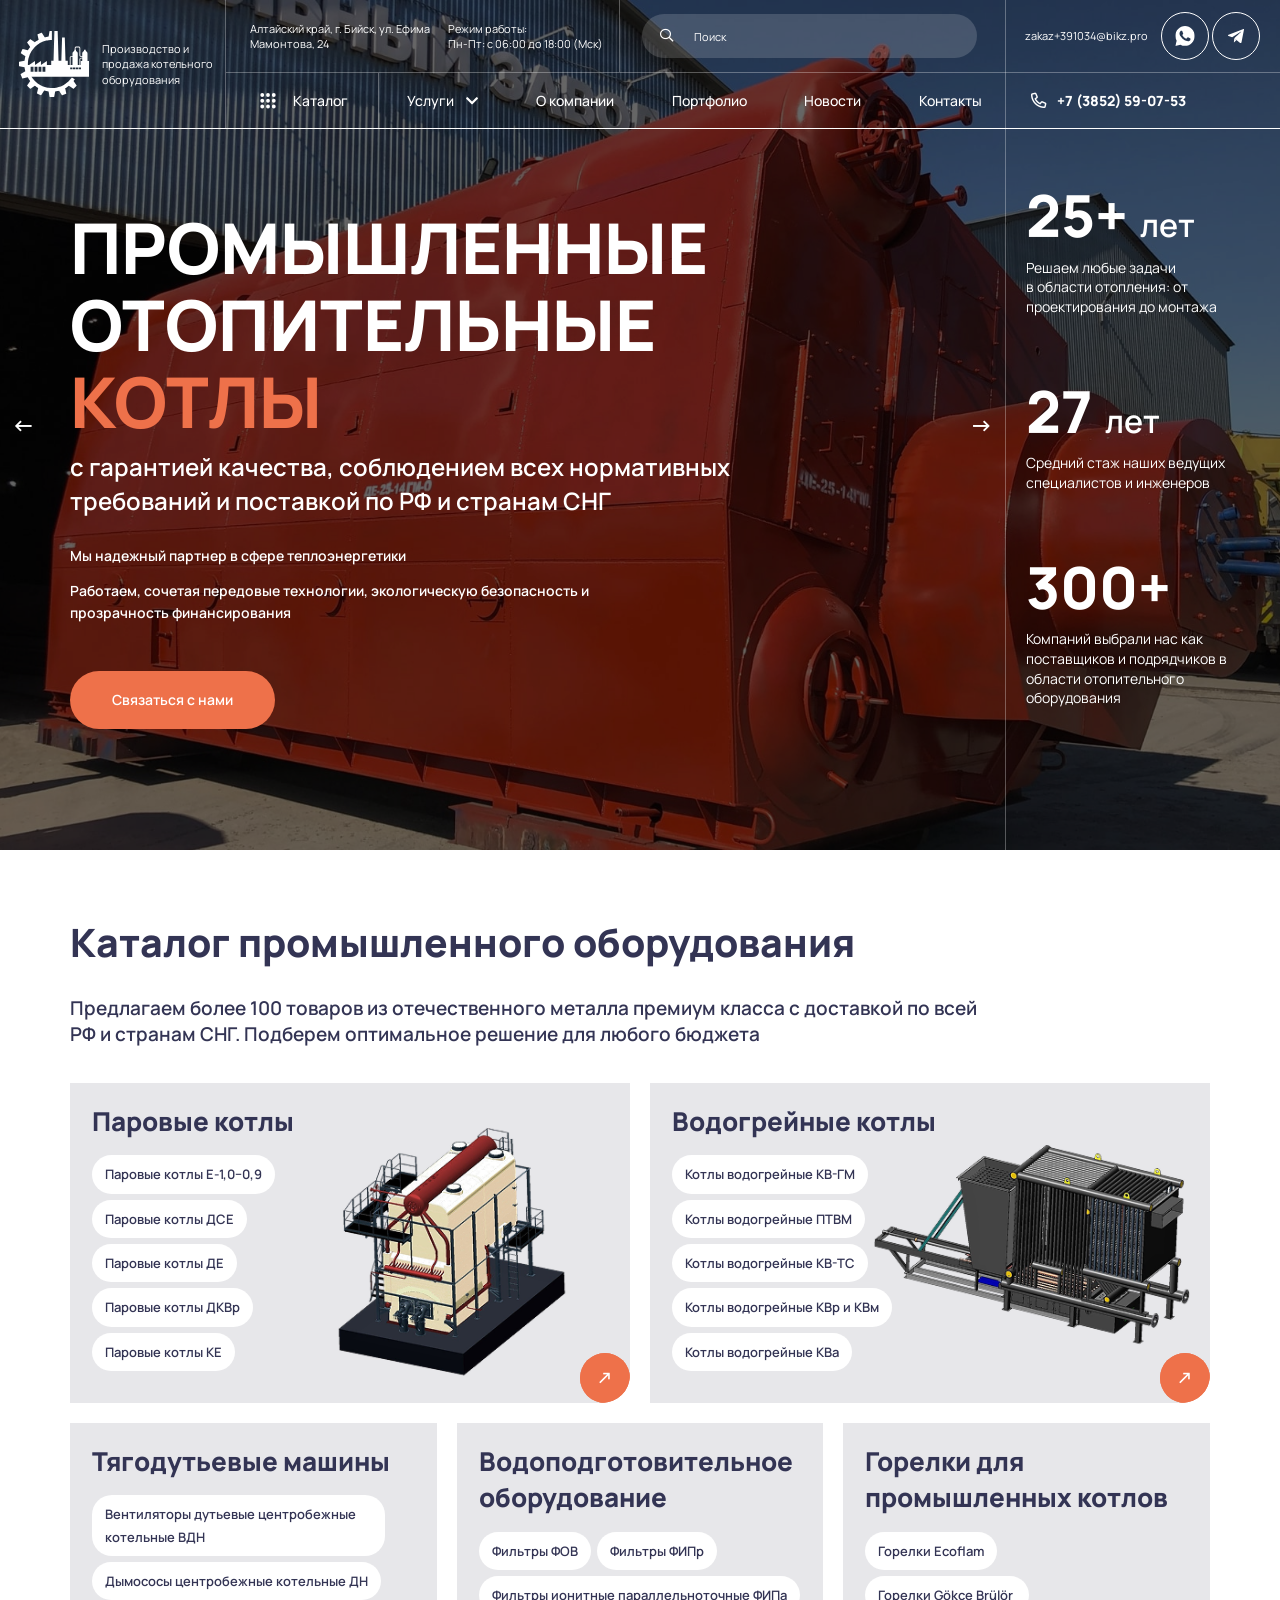
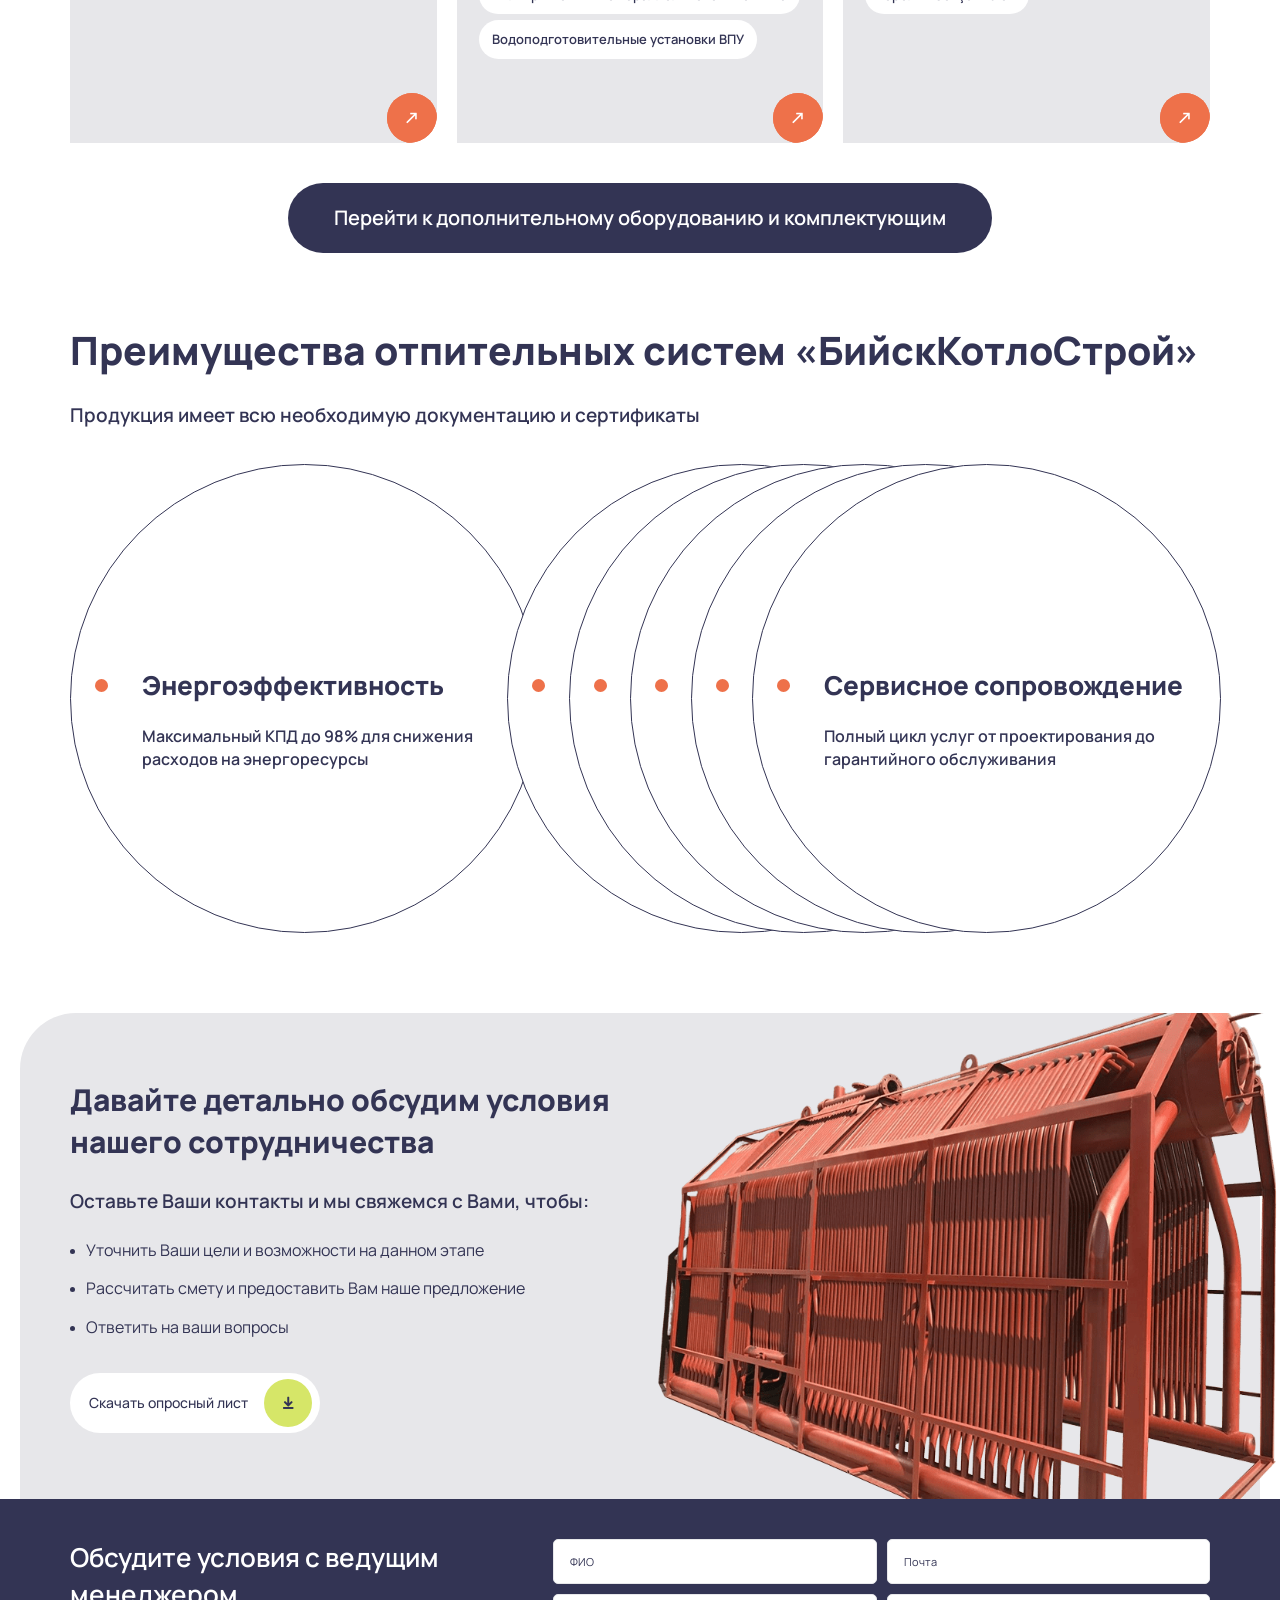
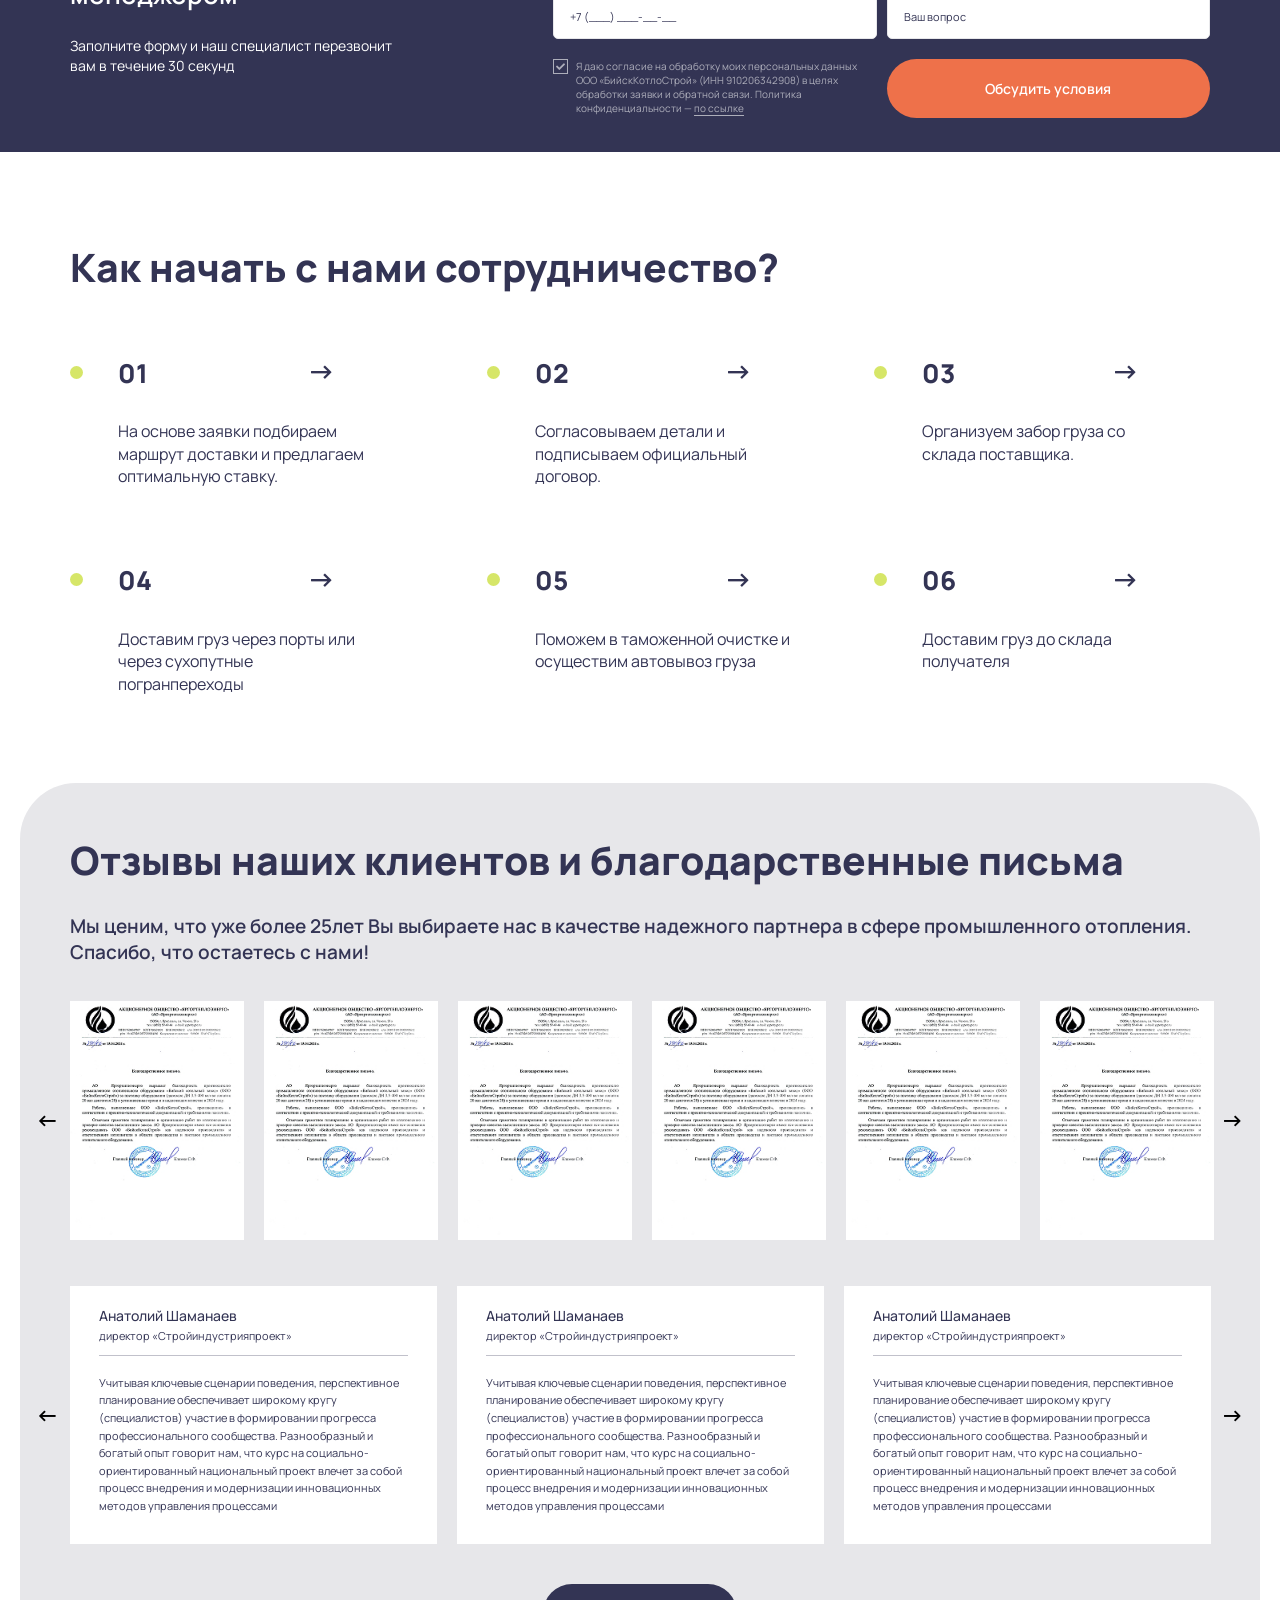
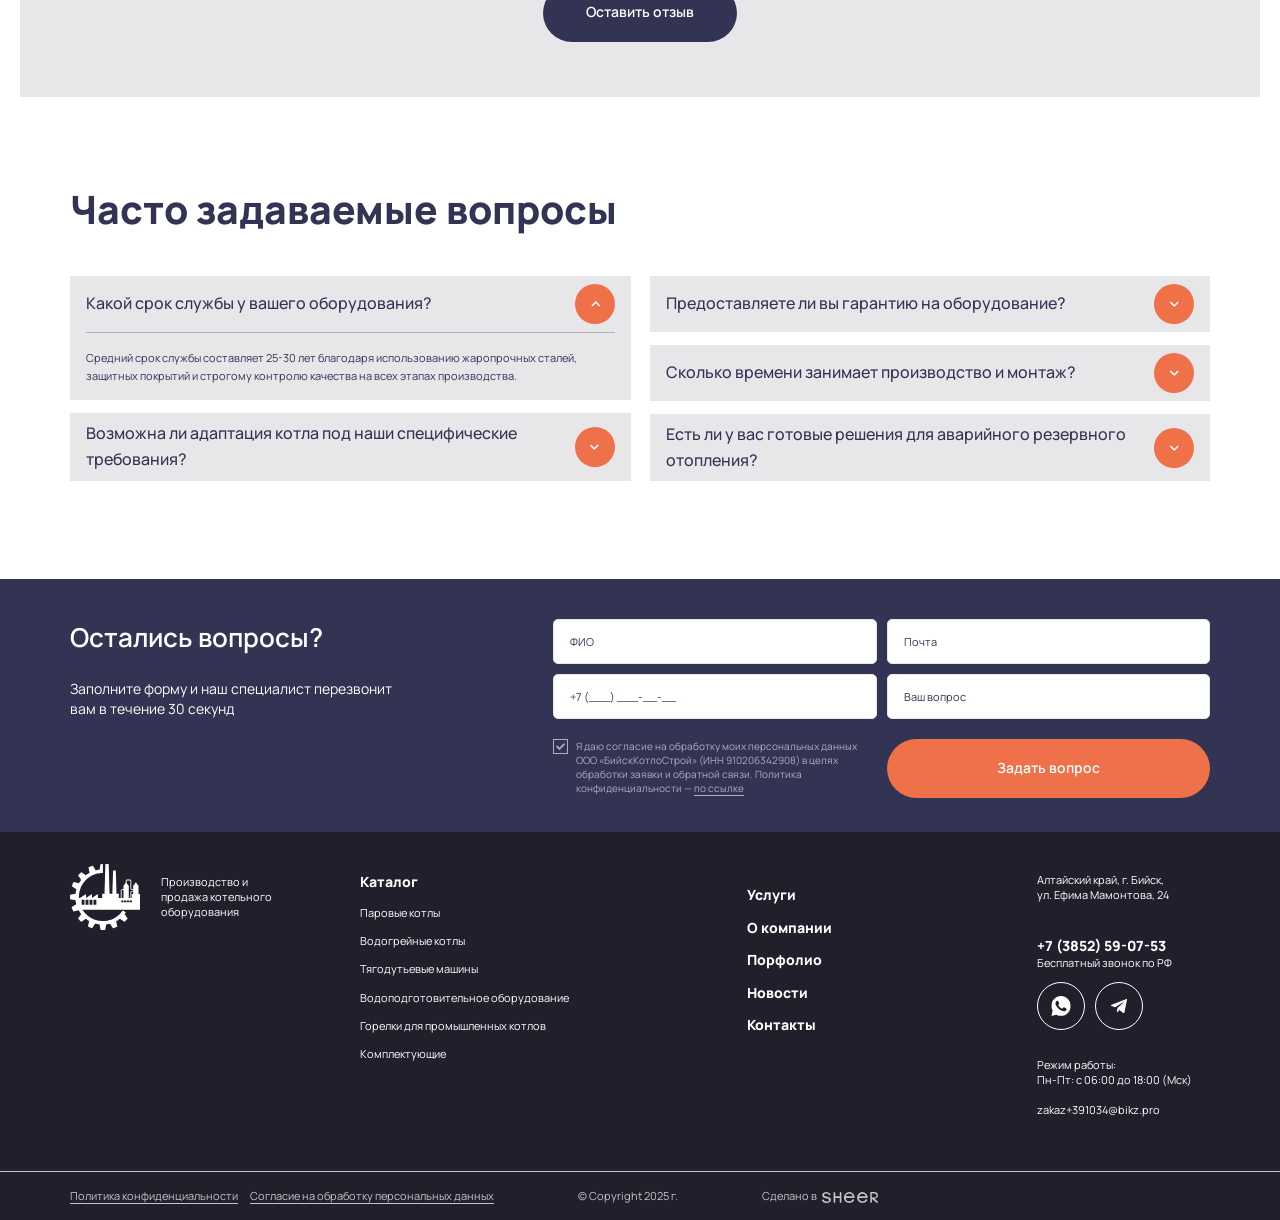
==== commit e6dd7145: "Add files via upload" ====
--- a/index.html
+++ b/index.html
@@ -17,8 +17,8 @@
 	<link rel="stylesheet" href="libs/fancybox-master/dist/jquery.fancybox.min.css" />
 	<link rel="stylesheet" href="libs/slick-1.5.9/slick/slick.css" />
 	<link rel="stylesheet" href="css/fonts.css" />
-	<link rel="stylesheet" href="css/main.css?ver=1.3" />
-	<link rel="stylesheet" href="css/media.css?ver=1.3" />
+	<link rel="stylesheet" href="css/main.css?ver=1.5" />
+	<link rel="stylesheet" href="css/media.css?ver=1.5" />
 </head>
 <body>
 
@@ -899,7 +899,7 @@
 	<script src="libs/slick-1.5.9/slick/slick.min.js"></script>
 	<script src="libs/mask/jquery.maskedinput.js"></script>
 	<script src="libs/jQueryFormStyler-master/jquery.formstyler.min.js"></script>
-	<script src="js/common.js?ver=1.3"></script>
+	<script src="js/common.js?ver=1.5"></script>
 	<!-- Yandex.Metrika counter --><!-- /Yandex.Metrika counter -->
 	<!-- Google Analytics counter --><!-- /Google Analytics counter -->
 </body>
--- a/css/main.css
+++ b/css/main.css
@@ -61,7 +61,6 @@
 }
 .wrapper {
 	padding-top: 158px;
-	overflow: hidden;
 }
 a {
 	text-decoration: none;
@@ -1009,6 +1008,7 @@
 	border-radius: 70px 70px 0 0;
 	background: #e7e7ea;
 }
+.item-portfolio__slider:not(.slick-initialized)>*:not(:first-child),
 .slider-history:not(.slick-initialized)>*:not(:first-child),
 .slider-history:not(.slick-initialized)>*:not(:first-child),
 .slider-images:not(.slick-initialized)>*:not(:first-child),
@@ -1019,6 +1019,7 @@
 .slider-documents:not(.slick-initialized)>*:not(:first-child) {
 	display: none;
 }
+.item-portfolio__slider .slick-track,
 .slider-partners .slick-track,
 .slider-history .slick-track,
 .slider-images .slick-track,
@@ -1028,6 +1029,7 @@
 .slider-documents .slick-track {
 	display: flex !important;
 }
+.item-portfolio__slider .slick-slide,
 .slider-partners .slick-slide,
 .slider-history .slick-slide,
 .slider-images .slick-slide,
@@ -1043,6 +1045,7 @@
 .slider-documents .slick-list {
 	margin: 0 -12px;
 }
+.item-portfolio__slider .slick-slide,
 .slider-history .slick-slide,
 .slider-images .slick-slide,
 .slider-card .slick-slide,
@@ -1236,7 +1239,7 @@
 	vertical-align: middle;
 }
 .slick-dots {
-	gap: 7px;
+	gap: 14px;
 	bottom: 0;
 	left: 0;
 	width: 100%;
@@ -1246,8 +1249,8 @@
 	position: absolute;
 }
 .slick-dots li {
-	width: 8px;
-	height: 8px;
+	width: 10px;
+	height: 10px;
 	margin: 0;
 	transition: all 0.3s;
 }
@@ -1989,4 +1992,381 @@
 }
 .slider-billbord .slick-next {
 	right: 375px;
+}
+
+.page-catalog {
+	padding-bottom: 60px;
+}
+.head-catalog {
+	margin-bottom: 28px;
+	display: flex;
+	align-items: center;
+	justify-content: space-between;
+}
+.head-catalog .card-buttons {
+	margin: 0;
+}
+.item-catalog {
+	display: flex;
+	flex-direction: column;
+	align-items: flex-start;
+	min-height: 100%;
+	transition: all 0.3s;
+}
+.item-catalog__image {
+	height: 255px;
+	margin-bottom: 10px;
+	width: 100%;
+	display: block;
+}
+.item-catalog__image img {
+	width: 100%;
+	height: 100%;
+	object-fit: cover;
+	font-family: 'object-fit: cover;';
+	transition: all 2s;
+}
+.item-catalog__content {
+	padding: 10px 12px;
+	display: flex;
+	flex-direction: column;
+	align-items: flex-start;
+	flex: 1;
+	width: 100%;
+}
+.item-catalog__title {
+	font-size: 20px;
+	margin-bottom: 16px;
+	font-weight: 700;
+	line-height: 140%;
+	color: #333454;
+	display: block;
+}
+.item-catalog ul {
+	padding-left: 20px;
+	padding-bottom: 16px;
+}
+.item-catalog ul li {
+	list-style-type: disc;
+}
+.item-catalog__content .btn-main {
+	height: 40px;
+	padding: 0 20px;
+	font-size: 14px;
+	font-weight: 500;
+	margin-top: auto;
+}
+.row.row_catalog>div {
+	margin-bottom: 32px;
+}
+.row.row_catalog {
+	margin-bottom: -32px;
+}
+.sidebar-catalog {
+	padding: 12px 36px;
+	top: 100px;
+	transition: all 0.3s;
+	position: sticky;
+	background: #e7e7ea;
+}
+.item-sidebar__head {
+	font-size: 20px;
+	padding: 12px 0;
+	font-weight: 700;
+	line-height: 140%;
+	cursor: pointer;
+	transition: all 0.3s;
+}
+.item-sidebar__content {
+	padding-bottom: 12px;
+	display: none;
+}
+.item-sidebar__content li {
+	margin-bottom: 2px;
+}
+.item-sidebar__content li:last-child {
+	margin-bottom: 0;
+}
+.item-sidebar__content li a {
+	padding: 10px 16px;
+	display: block;
+	background: #fff;
+	border-radius: 3px;
+	font-weight: 600;
+	line-height: 140%;
+	color: #333454;
+}
+.item-sidebar__content li.active a {
+	color: #EE714A;
+}
+
+.page-news {
+	padding-top: 48px;
+	padding-bottom: 110px;
+}
+.page-news .title-section {
+	margin-bottom: 40px;
+}
+.item-news {
+	gap: 16px;
+	border-radius: 0 0 28px 0;
+	background: #e7e7ea;
+	display: grid;
+	grid-template-columns: 1fr 1fr;
+	position: relative;
+	color: #333454;
+	z-index: 1;
+	overflow: hidden;
+	transition: all 1.5s;
+}
+.item-news__image {
+	height: 286px;
+	display: block;
+}
+.item-news__image img {
+	width: 100%;
+	height: 100%;
+	object-fit: cover;
+	font-family: 'object-fit: cover;';
+	transition: all 2s;
+}
+.item-news__content {
+	padding: 16px 12px;
+	display: flex;
+	flex-direction: column;
+	align-items: flex-start;
+}
+.item-news__date {
+	margin-bottom: 16px;
+	display: block;
+}
+.item-news__title {
+	font-size: 20px;
+	margin-right: 10px;
+	font-weight: 700;
+	line-height: 140%;
+	display: block;
+}
+.item-news__content .btn-arrow {
+	position: relative;
+	margin-top: auto;
+	margin-left: auto;
+}
+.pager {
+	height: 35px;
+	margin-top: 45px;
+	gap: 82px;
+	position: relative;
+	display: flex;
+	align-items: center;
+	justify-content: center;
+	position: relative;
+}
+.page-numbers {
+	font-size: 18px;
+	line-height: 160%;
+	font-weight: 600;
+	color: #333454;
+}
+.page-numbers.current {
+	color: #ee714a;
+}
+.prev.page-numbers,
+.next.page-numbers {
+	width: 35px;
+	height: 35px;
+	font-size: 22px;
+	color: #333454;
+	display: flex;
+	align-items: center;
+	justify-content: center;
+	position: absolute;
+	top: 0;
+	bottom: 0;
+	margin: auto;
+	display: flex;
+	align-items: center;
+	justify-content: center;
+}
+.prev.page-numbers {
+	left: 0px;
+}
+.next.page-numbers {
+	right: 0px;
+}
+
+.page-article {
+	padding-bottom: 100px;
+}
+.article-top {
+	padding-bottom: 46px;
+	background: #8d99af;
+}
+.article-top h1 {
+	font-size: 42px;
+	line-height: 140%;
+	font-weight: 700;
+}
+.article-top__image {
+	margin-left: 95px;
+}
+.article-top img {
+	height: auto;
+	max-width: 100%;
+}
+.article-content {
+	max-width: 955px;
+	padding-top: 48px;
+	margin: 0 auto;
+}
+.article-content strong {
+	font-weight: 600;
+}
+.article-content ul li,
+.article-content p {
+	margin-bottom: 20px;
+}
+.article-content ul {
+	padding-left: 20px;
+}
+.article-content ul li {
+	list-style-type: disc;
+}
+.article-content h2 {
+	font-size: 32px;
+	margin-top: 39px;
+	margin-bottom: 20px;
+	line-height: 140%;
+	font-weight: 700;
+}
+.article-content img {
+	margin: 35px 0;
+	border: 1px solid #d9d9d9;
+	max-width: 100%;
+	height: auto;
+	display: block;
+}
+.page-card_service {
+	padding-top: 40px;
+}
+.page-card_service .title-section {
+	max-width: 955px;
+}
+.page-card_service .tabs {
+	margin-top: 60px;
+	gap: 8px;
+}
+.content-service strong {
+	font-weight: 600;
+}
+.content-service ol {
+	padding-left: 20px;
+}
+.content-service ol li {
+	margin-bottom: 5px;
+}
+.content-service p {
+	margin-bottom: 10px;
+}
+.content-service__image {
+	padding: 5px;
+	display: flex;
+	align-items: center;
+	justify-content: center;
+	border: 1px solid #d9d9d9;
+}
+.content-service__image img {
+	max-width: 100%;
+	max-height: 100%;
+}
+.content-service .title-middle {
+	margin-bottom: 18px;
+}
+
+.page-portfolio {
+	padding-top: 45px;
+	padding-bottom: 100px;
+}
+.page-portfolio .tabs {
+	gap: 8px;
+}
+.page-portfolio .descr-section {
+	margin-bottom: 45px;
+}
+.item-portfolio {
+	display: flex;
+	flex-direction: column;
+	align-items: flex-start;
+	min-height: 100%;
+}
+.item-portfolio__image {
+	height: 396px;
+	display: block;
+	width: 100%;
+}
+.item-portfolio__image img {
+	width: 100%;
+	height: 100%;
+	object-fit: cover;
+	font-family: 'object-fit: cover;';
+	transition: all 2s;
+}
+.item-portfolio__slider {
+	margin-bottom: 14px;
+	width: 100%;
+}
+.item-portfolio__slider .slick-prev {
+	left: 13px;
+}
+.item-portfolio__slider .slick-next {
+	right: 13px;
+}
+.item-portfolio__slider .slick-arrow {
+	font-size: 20px;
+	background: #fff;
+}
+.item-portfolio__title {
+	font-size: 24px;
+	margin-bottom: 12px;
+	font-weight: 700;
+	line-height: 140%;
+	color: #333454;
+	display: block;
+}
+.item-portfolio__text p {
+	margin-bottom: 10px;
+}
+.item-portfolio__text strong {
+	font-weight: 600;
+}
+.item-portfolio__text {
+	max-width: 580px;
+}
+.item-portfolio__text ul {
+	padding-left: 20px;
+}
+.item-portfolio__text ul li {
+	list-style-type: disc;
+}
+.item-portfolio .slick-dots {
+	bottom: 15px;
+}
+.item-portfolio__buttons {
+	padding-top: 35px;
+	gap: 8px;
+	margin-top: auto;
+	display: flex;
+	align-items: center;
+	width: 100%;
+}
+.item-portfolio .btn-main {
+	height: 61px;
+	font-size: 18px;
+	padding: 0 36px;
+}
+.row.row_portfolio>div {
+	margin-bottom: 47px;
+}
+.row.row_portfolio {
+	margin-bottom: -47px;
 }
--- a/css/media.css
+++ b/css/media.css
@@ -765,12 +765,206 @@
     .slider-partners {
         margin-bottom: 24px;
     }
-.slider-billbord .slick-prev {
-	left: 20px;
-}
-.slider-billbord .slick-next {
-	right: 320px;
-}
+    .slider-billbord .slick-prev {
+        left: 20px;
+    }
+    .slider-billbord .slick-next {
+        right: 320px;
+    }
+
+    .page-catalog {
+        padding-bottom: 48px;
+    }
+    .head-catalog {
+        margin-bottom: 22px;
+    }
+    .item-catalog__image {
+        height: 203px;
+        margin-bottom: 8px;
+    }
+    .item-catalog__content {
+        padding: 8px 10px;
+    }
+    .item-catalog__title {
+        font-size: 16px;
+        margin-bottom: 13px;
+    }
+    .item-catalog ul {
+        padding-left: 16px;
+        padding-bottom: 13px;
+    }
+    .item-catalog__content .btn-main {
+        height: 32px;
+        padding: 0 16px;
+        font-size: 11px;
+    }
+    .row.row_catalog>div {
+        margin-bottom: 25px;
+    }
+    .row.row_catalog {
+        margin-bottom: -25px;
+    }
+    .sidebar-catalog {
+        padding: 10px 29px;
+        top: 80px;
+    }
+    .item-sidebar__head {
+        font-size: 16px;
+        padding: 10px 0;
+    }
+    .item-sidebar__content {
+        padding-bottom: 10px;
+    }
+    .item-sidebar__content li {
+        margin-bottom: 2px;
+    }
+    .item-sidebar__content li a {
+        padding: 8px 13px;
+        border-radius: 2px;
+    }
+    .btn-arrow {
+        width: 50px;
+        height: 50px;
+        font-size: 16px;
+    }
+    .page-news {
+        padding-top: 38px;
+        padding-bottom: 88px;
+    }
+    .page-news .title-section {
+        margin-bottom: 32px;
+    }
+    .item-news {
+        gap: 13px;
+        border-radius: 0 0 22px 0;
+    }
+    .item-news__image {
+        height: 228px;
+    }
+    .item-news__content {
+        padding: 13px 10px;
+    }
+    .item-news__date {
+        margin-bottom: 13px;
+    }
+    .item-news__title {
+        font-size: 16px;
+        margin-right: 8px;
+    }
+    .pager {
+        height: 28px;
+        margin-top: 36px;
+        gap: 65px;
+    }
+    .page-numbers {
+        font-size: 14px;
+    }
+    .prev.page-numbers,
+    .next.page-numbers {
+        width: 28px;
+        height: 28px;
+        font-size: 18px;
+    }
+
+    .page-article {
+        padding-bottom: 80px;
+    }
+    .article-top {
+        padding-bottom: 37px;
+    }
+    .article-top h1 {
+        font-size: 33px;
+    }
+    .article-top__image {
+        margin-left: 76px;
+    }
+    .article-content {
+        max-width: 760px;
+        padding-top: 38px;
+    }
+    .article-content strong {
+        font-weight: 600;
+    }
+    .article-content ul li,
+    .article-content p {
+        margin-bottom: 16px;
+    }
+    .article-content ul {
+        padding-left: 16px;
+    }
+    .article-content h2 {
+        font-size: 25px;
+        margin-top: 31px;
+        margin-bottom: 16px;
+    }
+    .article-content img {
+        margin: 28px 0;
+    }
+    .card-content {
+        font-size: 13px;
+    }
+
+    .page-portfolio {
+        padding-top: 36px;
+        padding-bottom: 80px;
+    }
+    .page-portfolio .tabs {
+        gap: 6px;
+    }
+    .page-portfolio .descr-section {
+        margin-bottom: 36px;
+    }
+    .item-portfolio {
+        display: flex;
+    }
+    .item-portfolio__image {
+        height: 315px;
+    }
+    .item-portfolio__slider {
+        margin-bottom: 11px;
+        width: 100%;
+    }
+    .item-portfolio__slider .slick-prev {
+        left: 10px;
+    }
+    .item-portfolio__slider .slick-next {
+        right: 10px;
+    }
+    .item-portfolio__slider .slick-arrow {
+        font-size: 16px;
+    }
+    .item-portfolio__title {
+        font-size: 19px;
+        margin-bottom: 10px;
+    }
+    .item-portfolio__text p {
+        margin-bottom: 8px;
+    }
+    .item-portfolio__text {
+        max-width: 462px;
+    }
+    .item-portfolio__text ul {
+        padding-left: 16px;
+    }
+    .item-portfolio .slick-dots {
+        bottom: 12px;
+    }
+    .item-portfolio__buttons {
+        padding-top: 28px;
+        gap: 6px;
+    }
+    .item-portfolio .btn-main {
+        height: 49px;
+        font-size: 14px;
+        padding: 0 29px;
+    }
+    .row.row_portfolio>div {
+        margin-bottom: 37px;
+    }
+    .row.row_portfolio {
+        margin-bottom: -37px;
+    }
+
 }
 
 @media only screen and (max-width : 1330px) {
@@ -873,11 +1067,11 @@
         gap: 10px;
     }
     .slider-billbord .slick-prev {
-	left: 10px;
-}
-.slider-billbord .slick-next {
-	right: 285px;
-}
+        left: 10px;
+    }
+    .slider-billbord .slick-next {
+        right: 285px;
+    }
 }
 
 /* Large Devices, Wide Screens */
@@ -1474,11 +1668,221 @@
         margin-bottom: 19px;
     }
     .slider-billbord .slick-prev {
-	left: 10px;
-}
-.slider-billbord .slick-next {
-	right: 245px;
-}
+        left: 10px;
+    }
+    .slider-billbord .slick-next {
+        right: 245px;
+    }
+
+    .page-catalog {
+        padding-bottom: 38px;
+    }
+    .head-catalog {
+        margin-bottom: 17px;
+    }
+    .item-catalog__image {
+        height: 160px;
+        margin-bottom: 6px;
+    }
+    .item-catalog__content {
+        padding: 6px 8px;
+    }
+    .item-catalog__title {
+        font-size: 13px;
+        margin-bottom: 10px;
+    }
+    .item-catalog ul {
+        padding-left: 13px;
+        padding-bottom: 10px;
+    }
+    .item-catalog__content .btn-main {
+        height: 25px;
+        padding: 0 13px;
+        font-size: 9px;
+    }
+    .row.row_catalog>div {
+        margin-bottom: 20px;
+    }
+    .row.row_catalog {
+        margin-bottom: -20px;
+    }
+    .sidebar-catalog {
+        padding: 8px 23px;
+        top: 63px;
+    }
+    .item-sidebar__head {
+        font-size: 13px;
+        padding: 8px 0;
+    }
+    .item-sidebar__content {
+        padding-bottom: 8px;
+    }
+    .item-sidebar__content li {
+        margin-bottom: 2px;
+    }
+    .item-sidebar__content li a {
+        padding: 6px 10px;
+        border-radius: 2px;
+    }
+
+
+    .page-news {
+        padding-top: 30px;
+        padding-bottom: 69px;
+    }
+    .page-news .title-section {
+        margin-bottom: 25px;
+    }
+    .item-news {
+        gap: 10px;
+        border-radius: 0 0 17px 0;
+    }
+    .item-news__image {
+        height: 179px;
+    }
+    .item-news__content {
+        padding: 10px 8px;
+    }
+    .item-news__date {
+        margin-bottom: 10px;
+    }
+    .item-news__title {
+        font-size: 13px;
+        margin-right: 0;
+    }
+    .pager {
+        height: 22px;
+        margin-top: 28px;
+        gap: 51px;
+    }
+    .page-numbers {
+        font-size: 11px;
+    }
+    .prev.page-numbers,
+    .next.page-numbers {
+        width: 22px;
+        height: 22px;
+        font-size: 14px;
+    }
+    .btn-arrow {
+        width: 42px;
+        height: 42px;
+        font-size: 14px;
+    }
+
+
+    .page-article {
+        padding-bottom: 63px;
+    }
+    .article-top {
+        padding-bottom: 29px;
+    }
+    .article-top h1 {
+        font-size: 26px;
+    }
+    .article-top__image {
+        margin-left: 60px;
+    }
+    .article-content {
+        max-width: 597px;
+        padding-top: 30px;
+    }
+    .article-content strong {
+        font-weight: 600;
+    }
+    .article-content ul li,
+    .article-content p {
+        margin-bottom: 13px;
+    }
+    .article-content ul {
+        padding-left: 13px;
+    }
+    .article-content h2 {
+        font-size: 20px;
+        margin-top: 24px;
+        margin-bottom: 13px;
+    }
+    .article-content img {
+        margin: 22px 0;
+    }
+    .page-card_service .title-section {
+        max-width: 800px;
+    }
+    .card-content {
+        font-size: 12px;
+        line-height: 140%;
+    }
+    .tabs a {
+        height: 53px;
+        padding: 0 20px;
+        font-size: 12px
+    }
+    .page-card_service .tabs {
+        margin-top: 30px;
+        gap: 5px;
+    }
+
+    .page-portfolio {
+        padding-top: 28px;
+        padding-bottom: 63px;
+    }
+    .page-portfolio .tabs {
+        gap: 5px;
+    }
+    .page-portfolio .descr-section {
+        margin-bottom: 28px;
+    }
+    .item-portfolio {
+        display: flex;
+    }
+    .item-portfolio__image {
+        height: 248px;
+    }
+    .item-portfolio__slider {
+        margin-bottom: 9px;
+        width: 100%;
+    }
+    .item-portfolio__slider .slick-prev {
+        left: 8px;
+    }
+    .item-portfolio__slider .slick-next {
+        right: 8px;
+    }
+    .item-portfolio__slider .slick-arrow {
+        font-size: 13px;
+    }
+    .item-portfolio__title {
+        font-size: 15px;
+        margin-bottom: 8px;
+    }
+    .item-portfolio__text p {
+        margin-bottom: 6px;
+    }
+    .item-portfolio__text {
+        max-width: 363px;
+    }
+    .item-portfolio__text ul {
+        padding-left: 13px;
+    }
+    .item-portfolio .slick-dots {
+        bottom: 9px;
+    }
+    .item-portfolio__buttons {
+        padding-top: 22px;
+        gap: 5px;
+    }
+    .item-portfolio .btn-main {
+        height: 39px;
+        font-size: 11px;
+        padding: 0 23px;
+    }
+    .row.row_portfolio>div {
+        margin-bottom: 29px;
+    }
+    .row.row_portfolio {
+        margin-bottom: -29px;
+    }
+
 }
 
 /* Medium Devices, Desktops */
@@ -2466,11 +2870,11 @@
         margin-left: 0;
     }
     .scroll-top {
-    right: 15px;
-    bottom: 15px;
-    width: 40px;
-    height: 40px;
-    font-size: 15px;
+        right: 15px;
+        bottom: 15px;
+        width: 40px;
+        height: 40px;
+        font-size: 15px;
     }
     .slider-billbord .slick-arrow {
         bottom: 15px;
@@ -2483,6 +2887,134 @@
     .slider-billbord .slick-next {
         right: 15px;
     }
+    .wrapper {
+        overflow: hidden;
+    }
+    .head-catalog {
+        display: block;
+    }
+    .page-catalog .title-page {
+        font-size: 24px;
+        margin-bottom: 22px;
+    }
+    .item-sidebar__head {
+        font-size: 16px;
+        padding: 13px 0;
+    }
+    .sidebar-catalog {
+        padding: 10px 20px;
+        top: 0;
+        transition: initial;
+    }
+    .item-sidebar__content li a {
+        padding: 8px 13px;
+        border-radius: 4px;
+    }
+    .sidebar-catalog {
+        margin-bottom: 20px;
+        display: none;
+    }
+    .item-catalog__content .btn-main {
+        height: 43px;
+        padding: 0 22px;
+        font-size: 14px;
+        width: 100%;
+    }
+    .item-catalog__title {
+        font-size: 16px;
+    }
+    .item-catalog__image {
+        height: 245px;
+        margin-bottom: 8px;
+    }
+    .item-catalog__content {
+        padding: 8px 15px;
+    }
+    .btn-main_filter {
+        margin-bottom: 20px;
+        display: flex;
+        justify-content: space-between;
+    }
+
+    .item-news {
+        display: block;
+    }
+    .item-news__image {
+        height: 270px;
+    }
+    .item-news__title {
+        font-size: 16px;
+        margin-bottom: 15px;
+    }
+    .page-numbers {
+        font-size: 15px;
+    }
+    .prev.page-numbers, .next.page-numbers {
+        width: 25px;
+        height: 25px;
+        font-size: 18px;
+    }
+    .pager {
+        height: 25px;
+        margin-top: 29px;
+        gap: 44px;
+    }
+    .page-news {
+        padding-top: 25px;
+        padding-bottom: 45px;
+    }
+    .page-news .title-section {
+        margin-bottom: 22px;
+    }
+
+    .article-top__image {
+        margin-top: 25px;
+        margin-left: 0;
+    }
+    .page-article {
+        padding-bottom: 40px;
+    }
+    .page-card_service .title-section {
+        font-size: 25px;
+        max-width: 100%;
+    }
+    .order-mobile {
+        order: -1;
+    }
+    .card-content {
+        font-size: 14px;
+    }
+    .content-service__image {
+        margin-bottom: 20px;
+    }
+    .content-service .title-middle {
+        margin-bottom: 12px;
+    }
+    .page-card_service {
+        padding-bottom: 45px;
+    }
+    .slick-dots {
+        gap: 12px;
+    }
+    .item-portfolio__slider {
+        margin-bottom: 15px;
+    }
+    .item-portfolio__title {
+        font-size: 17px;
+        margin-bottom: 14px;
+    }
+    .item-portfolio .btn-main {
+        height: 45px;
+        font-size: 13px;
+        padding: 0 7px;
+        flex-grow: 1;
+    }
+    .item-portfolio__buttons {
+        padding-top: 18px;
+    }
+    .page-portfolio {
+        padding-bottom: 50px;
+    }
 }
 
 /* Extra Small Devices, Phones */
@@ -2496,6 +3028,7 @@
 
 /* Medium Devices, Desktops */
 @media only screen and (min-width : 992px) {
+    .btn-main_filter,
     .catalog-dropdown ul ul .close-dropdown,
     .menu-overlay,
     .sandwich,
@@ -2503,6 +3036,9 @@
     .slider-advantages {
         display: none !important;
     }
+    .sidebar-catalog {
+        display: block !important;
+    }
 }
 
 /* Large Devices, Wide Screens */
@@ -2528,15 +3064,19 @@
     .btn-main.btn-main_page:hover {
         background: #e54c1d;
     }
+    .item-news:hover .btn-arrow::before,
     .item-category:hover .btn-arrow::before {
         transform: scale(20);
     }
+    .item-news:hover .btn-arrow,
     .item-category:hover .btn-arrow {
         background: #333454;
     }
+    .item-news:hover .btn-arrow i,
     .item-category:hover .btn-arrow i {
         transform: rotate(45deg);
     }
+    .item-news:hover,
     .item-category:hover .title-middle {
         color: #fff;
     }
@@ -2587,6 +3127,14 @@
     .file-upload label:hover {
         background: rgba(255, 255, 255, 0.7);
     }
+    .item-catalog:hover {
+        box-shadow: 0 5px 10px #ccc;
+    }
+    .page-numbers:hover,
+    .item-sidebar__head:hover,
+    .item-sidebar__content a:hover {
+        color: #EE714A;
+    }
 }
 /*mobile hovers*/
 @media (hover: none) {
@@ -2598,15 +3146,19 @@
     .btn-main.btn-main_page:active {
         background: #e54c1d;
     }
+    .item-news:active .btn-arrow::before,
     .item-category:active .btn-arrow::before {
         transform: scale(20);
     }
+    .item-news:active .btn-arrow,
     .item-category:active .btn-arrow {
         background: #333454;
     }
+    .item-news:active .btn-arrow i,
     .item-category:active .btn-arrow i {
         transform: rotate(45deg);
     }
+    .item-news:active,
     .item-category:active .title-middle {
         color: #fff;
     }
@@ -2657,4 +3209,8 @@
     .file-upload label:active {
         background: rgba(255, 255, 255, 0.7);
     }
+    .item-sidebar__head:active,
+    .item-sidebar__content a:active {
+        color: #EE714A;
+    }
 }
